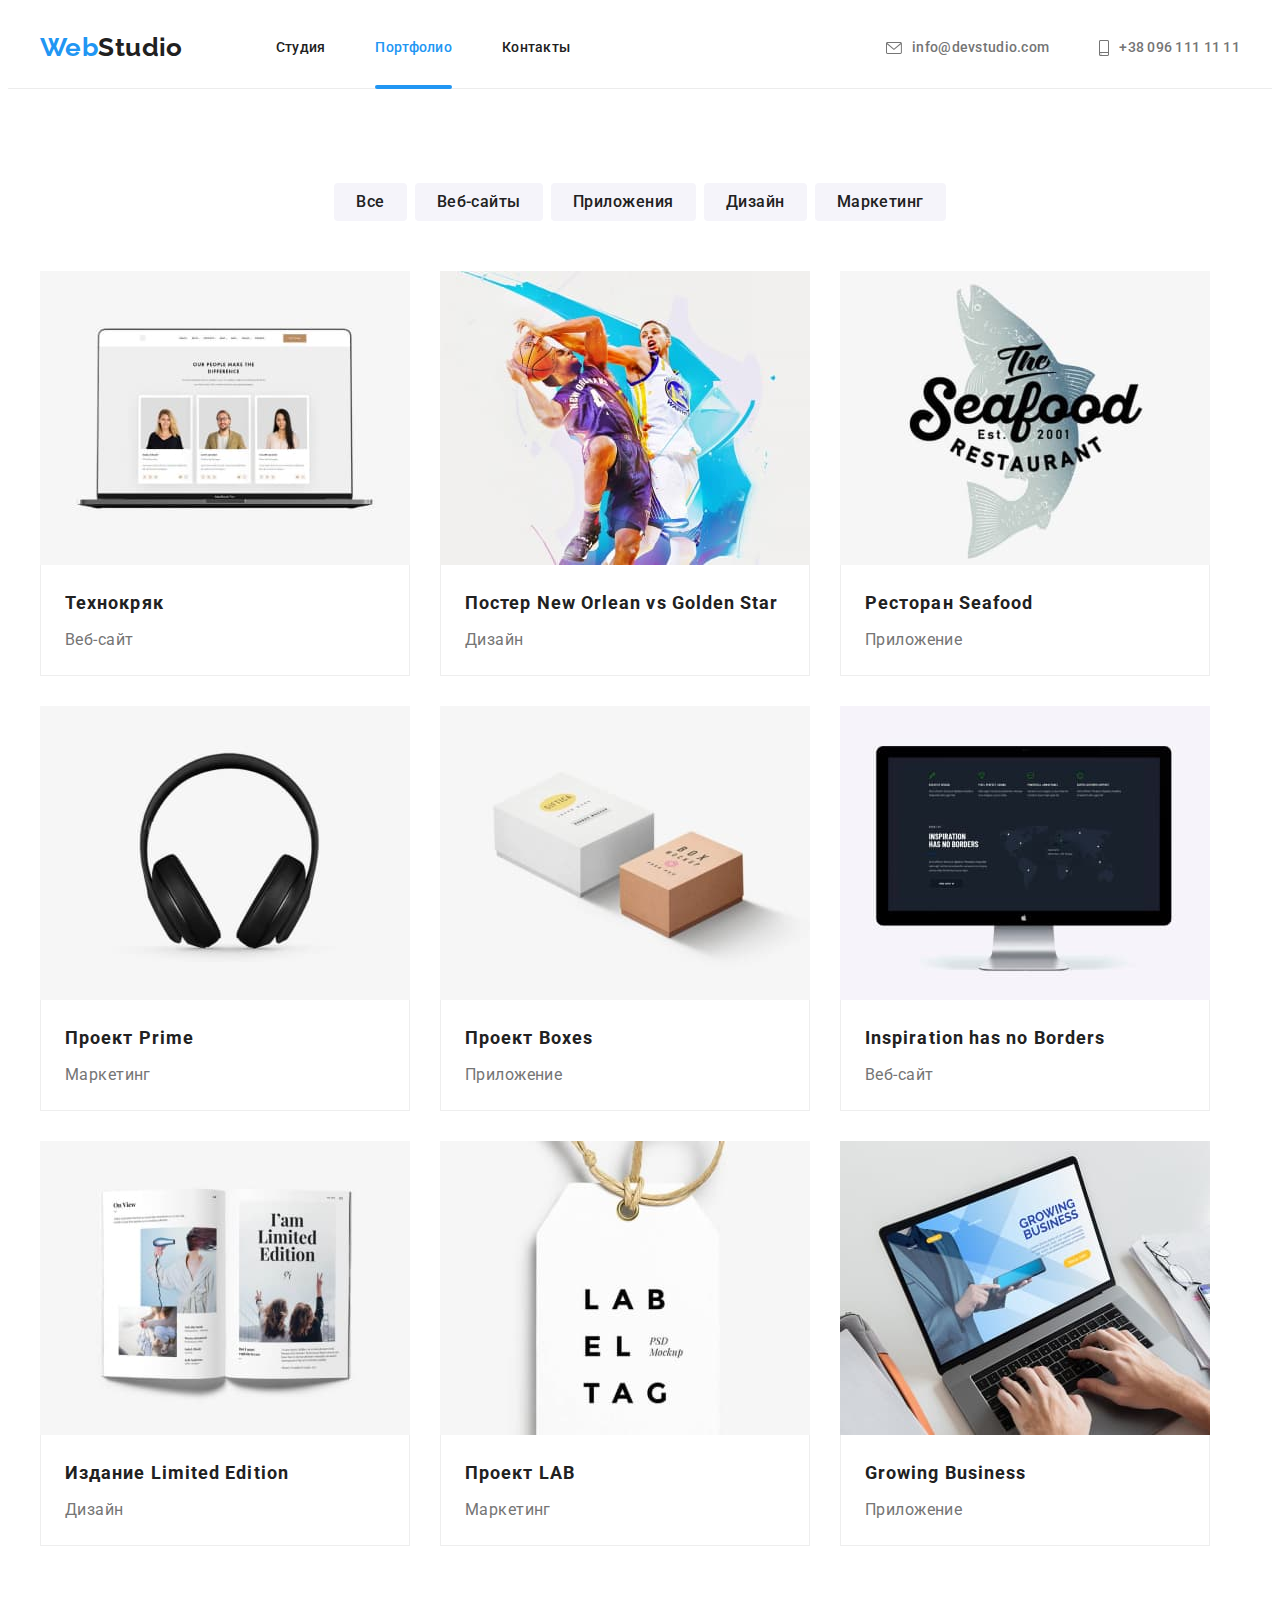
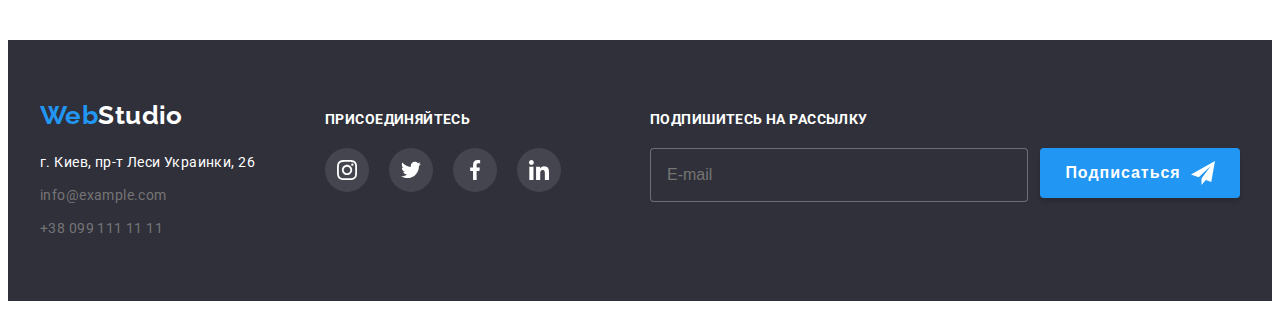
==== portfolio.html @ 871b0df1 "departure" ====
<!DOCTYPE html>
<html lang="ru">
<head>
    <meta charset="UTF-8">
    <meta http-equiv="X-UA-Compatible" content="IE=edge">
    <meta name="viewport" content="width=device-width, initial-scale=1.0">
    <link rel="preconnect" href="https://fonts.googleapis.com">
<link rel="preconnect" href="https://fonts.gstatic.com" crossorigin>
<link href="https://fonts.googleapis.com/css2?family=Oleo+Script&family=Raleway:wght@700&family=Roboto:wght@400;500;700;900&display=swap" rel="stylesheet">
    <title>Document</title>
    <link rel="stylesheet" href="https://cdnjs.cloudflare.com/ajax/libs/modern-normalize/1.1.0/modern-normalize.min.css" integrity="sha512-wpPYUAdjBVSE4KJnH1VR1HeZfpl1ub8YT/NKx4PuQ5NmX2tKuGu6U/JRp5y+Y8XG2tV+wKQpNHVUX03MfMFn9Q==" crossorigin="anonymous" referrerpolicy="no-referrer" />
    <!-- <link rel="stylesheet" href="./css/styles.css" -->
    <link rel="stylesheet" href="./css/main.min.css">
</head>
<body>
    <header class="header">
        <div class="container nav">
            <a href="./index.html" class="logo logo--dark logo__header"><span class="logo__span">Web</span>Studio</a>
            <nav>
                <ul class="nav__list">
                    <li  class="nav__item"><a href="./index.html" class="nav__link">Студия</a></li>
                    <li  class="nav__item"><a href="" class="nav__link current">Портфолио</a></li>
                    <li  class="nav__item"><a href=""  class="nav__link">Контакты</a></li>
                </ul>
            </nav>
            <ul class="contacts__list">
                <li class="contacts__item"><a href="mailto:info@devstudio.com" class="contacts__link">
                    <svg class="contacts__icon" width="16" height="12">
                        <use href="./images/symbol-defs.svg#icon-envelope">
                        </use></svg>info@devstudio.com</a></li>
                <li class="contacts__item"><a href="tel:+380961111111" class="contacts__link">
                    <svg class="contacts__icon" width="10" height="16">
                        <use href="./images/symbol-defs.svg#icon-smartphone">
                        </use></svg>+38 096 111 11 11</a></li>
            </ul>
        </div>
    </header>
    <main>
        <section class="portfolio">
        <div class="container">
            <h1 class="visually-hidden">Портфолио</h1>
            <ul class="portfolio-nav">
                <li class="portfolio-nav__item"><button type="button" class="portfolio-nav__btn">Все</button> </li> 
                <li class="portfolio-nav__item"><button type="button" class="portfolio-nav__btn">Веб-сайты</button> </li> 
                <li class="portfolio-nav__item"><button type="button" class="portfolio-nav__btn">Приложения</button> </li> 
                <li class="portfolio-nav__item"><button type="button" class="portfolio-nav__btn">Дизайн</button> </li> 
                <li class="portfolio-nav__item"><button type="button" class="portfolio-nav__btn">Маркетинг</button> </li> 
            </ul>
            <ul class="portfolio__list">
                <li class="portfolio__item">
                    <a href="" class="portfolio__link">
                        <div class="portfolio__thumb">
                    <img src="./images/portfolio1.jpg" alt="открытая страница вайта" width="370">
                    <div class="portfolio__overlay"><p>Ресурс предлагает комплексные предложения с разным уровнем функционала и сервисов. Все это позволит посетителю получить исчерпывающие сведения о компании или частном лице.</p></div>
                    </div>
                    <div class="portfolio__card">
                        <h2 class="portfolio__title">Технокряк</h2>
                        <p class="portfolio__text">Веб-сайт</p>
                    </div></a></li>
                <li class="portfolio__item">
                    <a href="" class="portfolio__link">
                        <div class="portfolio__thumb">
                    <img src="./images/portfolio2.jpg" alt="плакат с баскетболистами" width="370">
                    <div class="portfolio__overlay"><p>Ресурс предлагает комплексные предложения с разным уровнем функционала и сервисов. Все это позволит посетителю получить исчерпывающие сведения о компании или частном лице.</p></div>
                    </div>
                    <div class="portfolio__card">
                        <h2 class="portfolio__title">Постер New Orlean vs Golden Star</h2>
                        <p class="portfolio__text">Дизайн</p>
                    </div></a></li>
                <li class="portfolio__item">
                    <a href="" class="portfolio__link">
                        <div class="portfolio__thumb">
                    <img src="./images/portfolio3.jpg" alt="логотип ресторана" width="370">
                    <div class="portfolio__overlay"><p>Ресурс предлагает комплексные предложения с разным уровнем функционала и сервисов. Все это позволит посетителю получить исчерпывающие сведения о компании или частном лице.</p></div>
                    </div>
                    <div class="portfolio__card">
                        <h2 class="portfolio__title">Ресторан Seafood</h2>
                        <p class="portfolio__text">Приложение</p>
                    </div></a></li>
                <li class="portfolio__item">
                    <a href="" class="portfolio__link">
                        <div class="portfolio__thumb">
                    <img src="./images/portfolio4.jpg" alt="наушники" width="370">
                    <div class="portfolio__overlay"><p>Ресурс предлагает комплексные предложения с разным уровнем функционала и сервисов. Все это позволит посетителю получить исчерпывающие сведения о компании или частном лице.</p></div>
                    </div>
                    <div class="portfolio__card">
                        <h2 class="portfolio__title">Проект Prime</h2>
                        <p class="portfolio__text">Маркетинг</p>
                    </div></a></li>
                <li class="portfolio__item">
                    <a href="" class="portfolio__link">
                        <div class="portfolio__thumb">
                    <img src="./images/portfolio5.jpg" alt="две коробки" width="370">
                    <div class="portfolio__overlay"><p>Ресурс предлагает комплексные предложения с разным уровнем функционала и сервисов. Все это позволит посетителю получить исчерпывающие сведения о компании или частном лице.</p></div>
                    </div>
                    <div class="portfolio__card">
                        <h2 class="portfolio__title">Проект Boxes</h2>
                        <p class="portfolio__text">Приложение</p>
                    </div></a></li>
                <li class="portfolio__item">
                    <a href="" class="portfolio__link">
                        <div class="portfolio__thumb">
                    <img src="./images/portfolio6.jpg" alt="открытая страница сайта" width="370">
                    <div class="portfolio__overlay"><p>Ресурс предлагает комплексные предложения с разным уровнем функционала и сервисов. Все это позволит посетителю получить исчерпывающие сведения о компании или частном лице.</p></div>
                    </div>
                    <div class="portfolio__card">
                        <h2 class="portfolio__title">Inspiration has no Borders</h2>
                        <p class="portfolio__text">Веб-сайт</p>
                    </div></a></li>
                <li class="portfolio__item">
                    <a href="" class="portfolio__link">
                        <div class="portfolio__thumb">
                    <img src="./images/portfolio7.jpg" alt="открытый журнал" width="370">
                    <div class="portfolio__overlay"><p>Ресурс предлагает комплексные предложения с разным уровнем функционала и сервисов. Все это позволит посетителю получить исчерпывающие сведения о компании или частном лице.</p></div>
                    </div>
                    <div class="portfolio__card">
                        <h2 class="portfolio__title">Издание Limited Edition</h2>
                        <p class="portfolio__text">Дизайн</p>
                    </div></a></li>
                <li class="portfolio__item">
                    <a href="" class="portfolio__link">
                        <div class="portfolio__thumb">
                    <img src="./images/portfolio8.jpg" alt="бирка для продукции" width="370">
                    <div class="portfolio__overlay"><p>Ресурс предлагает комплексные предложения с разным уровнем функционала и сервисов. Все это позволит посетителю получить исчерпывающие сведения о компании или частном лице.</p></div>
                    </div>
                    <div class="portfolio__card">
                        <h2 class="portfolio__title">Проект LAB</h2>
                        <p class="portfolio__text">Маркетинг</p>
                    </div></a></li>
                <li class="portfolio__item">
                    <a href="" class="portfolio__link">
                        <div class="portfolio__thumb">
                    <img src="./images/portfolio9.jpg" alt="сайт на мониторе" width="370">
                    <div class="portfolio__overlay"><p>Ресурс предлагает комплексные предложения с разным уровнем функционала и сервисов. Все это позволит посетителю получить исчерпывающие сведения о компании или частном лице.</p></div>
                    </div>
                    <div class="portfolio__card">
                        <h2 class="portfolio__title">Growing Business</h2>
                        <p class="portfolio__text">Приложение</p>
                    </div></a></li>
            </ul>
        </div>
        </section>
    </main>
    <footer class="footer">
        <div class="container footer-flex">
            <div class="footer-container">
            <a href="./index.html" class="logo logo--light logo__footer"><span class="logo__span">Web</span>Studio</a></li>
            <address>
            <ul class="footer-contacts">
            <li><a href="https://goo.gl/maps/pPcLnvjaUrZ2ZYLMA" 
                target="_blank" 
                rel="noopener nofollow"
                class="address">
                г. Киев, пр-т Леси Украинки, 26</a></li>
            <li><a href="mailto:info@example.com" class="address contacts--footer">info@example.com</a></li>
            <li><a href="tel:+380991111111" class="address contacts--footer">+38 099 111 11 11</a></li>
            </ul>
            </address> </div>
            <div class="join">
            <p class="footer-title">Присоединяйтесь</p>
            <ul class="socials">
                <li class="socials__item"><a href="" class="socials__link icon--footer-style ">
                    <svg class="socials__icon" width="20" height="20">
                    <use href="./images/symbol-defs.svg#icon-instagram">
                    </use></svg></a></li>
                <li class="socials__item"><a href="" class="socials__link icon--footer-style ">
                    <svg class="socials__icon" width="20" height="20">
                    <use href="./images/symbol-defs.svg#icon-twitter">
                    </use></svg></a></li>
                <li class="socials__item"><a href="" class="socials__link icon--footer-style ">
                    <svg class="socials__icon" width="20" height="20">
                    <use href="./images/symbol-defs.svg#icon-facebook">
                    </use></svg></a></li>
                <li class="socials__item"><a href="" class="socials__link icon--footer-style ">
                    <svg class="socials__icon" width="20" height="20">
                    <use href="./images/symbol-defs.svg#icon-linkedin">
                    </use></svg></a></li>
            </ul></div>
            <div class="footer-form-div">
                <p class="footer-title">Подпишитесь на рассылку</p>
                <form action="" class="subscribe-form">
                    <label> <input type="email" name="subscribe-email" class="subscribe-input" placeholder="E-mail" required></label>
                    <button type="submit" class="subscribe-btn">Подписаться<svg class="subscribe-icon" width="24" height="24">
                        <use href="./images/symbol-defs.svg#icon-footer-send">
                        </use></svg></button>
                </form>
            </div>
        </div>
    </footer>
</body>
</html>
---- css/styles.css ----
:root {
    --primary-text-color:#212121;
    --secondary-text-color:#757575;
    --white-text-color: #FFFFFF;
    --accent-color:#2196F3;
    --secondary-accent-color:#FFFFFF;
    --primary-bg-color: #FFFFFF;
    --bg-accent-color:#2F303A;
    --pf-btn-color: #F5F4FA;
    --features-icon-box-color:#F5F4FA;
    --primary-social-icon-fill: #AFB1B8;
    --secondary-social-icon-fill:#FFFFFF;
    --clients-icon-fill: #AFB1B8;
    --clients-icon-fill-hf:#2196F3;
    --animation-duration: 250ms;
    --animation-timing-function: cubic-bezier(0.4, 0, 0.2, 1);
}
p,
h1,
h2,
h3,
h4,
h5,
h6 {
    margin: 0;
}
ul,
ol {
    margin: 0;
    padding-left: 0;
    list-style: none;
}
button {
    cursor: pointer;
}
a {text-decoration: none;}
img {
    display: block;
    max-width: 100%;
    height: auto;
}
body {
    font-family: "Roboto", sans-serif;
    background-color:var(--primary-bg-color);
    color: var(--primary-text-color);
    font-size: 14px;
    letter-spacing: 0.03em;
}
.container {
    width: 1200px;
    margin: 0 auto;
    padding-left: 15px;
    padding-right: 15px;
    /* outline: 1px solid red;  */
}
/* -----------------------------лого-------------------*/

.span-logo{
    color: var(--accent-color);
}

.header-logo {
    display: block;
    padding-top: 24px;
    padding-bottom: 25px;
    margin-right: 93px;

    color: var(--primary-text-color);
    font-family: 'Raleway', sans-serif;
    font-weight: 700;
    font-size: 26px;
    line-height: 1.19;
}

/*--------------------------------- header---------------------------------*/
.visually-hidden {
    position: absolute;
    width: 1px;
    height: 1px;
    margin: -1px;
    border: 0;
    padding: 0;
    white-space: nowrap;
    clip-path: inset(100%);
    clip: rect(0 0 0 0);
    overflow: hidden; 
}
.header {
    border-bottom: 1px solid #ECECEC;
}
.main-nav {
    display: flex;
    align-items: center;
}
.site-nav {
    display: flex;
}
.nav-item {

}
.nav-item:nth-child(n+2) {
    margin-left: 50px;
}
.nav {
    display: block;
    font-weight: 500;
    line-height: 1.14;
    letter-spacing: 0.02em;
    color: var(--primary-text-color);
    text-decoration: none;
    padding-top: 32px;
    padding-bottom: 32px;
    transition-property: color;
    transition-duration: var(--animation-duration);
    transition-timing-function:var(--animation-timing-function);
}
.nav:hover,
.nav:focus {
    color: var(--accent-color);
}
.current {
    color: var(--accent-color);
    text-decoration: none;
    position: relative;
}
.current::after {
    content: "";
    position: absolute;
    left: 0;
    bottom: -1px;
    width: 100%;
    height: 4px;
    background: var(--accent-color);
    border-radius: 2px;
}
.contacts-nav {
    display: flex;
    margin-left: auto;

}

.contacts-item:nth-child(n+2) {
    margin-left: 50px;
} 
.cont-nav {
    display: flex;
    align-items: center;
    justify-content: center;
    padding-top: 32px;
    padding-bottom: 32px;

    transition-property: color;
    transition-duration: var(--animation-duration);
    transition-timing-function:var(--animation-timing-function);

    font-weight: 500;
    line-height: 1.14;
    letter-spacing: 0.02em;
    color: var(--secondary-text-color);
    text-decoration: none;
}
.cont-nav:hover,
.cont-nav:focus {
    color: var(--accent-color);
}
.contacts-icon {
    display: block;
    margin-right: 10px;
    fill: currentColor;
}

/* ------------------------------hero ---------------------------------*/
.hero {
    max-width: 1600px;
    height: 600px;
    margin-left: auto;
    margin-right: auto;
    background-color: var(--bg-accent-color);
    background-image: linear-gradient(rgba(47, 48, 58, 0.4),rgba(47, 48, 58, 0.4)),
    url(../images/hero-bg-img.jpg); 
    background-repeat: no-repeat;
    background-position: 50% 50%;

    padding-top: 200px;
    padding-bottom: 200px;
}

.hero-title {
    font-weight: 900;
    font-size: 44px;
    line-height: 1.36;
    text-align:center;
    letter-spacing: 0.06em;
    text-transform: uppercase;
    color: var(--secondary-accent-color);
    max-width: 696px;
    margin: 0 auto;
}
.btn { 
    font-family: inherit;
    font-weight: 700;
    font-size: 16px;
    line-height: 1.88;
    align-items: center;
    text-align:center;
    letter-spacing: 0.06em;
    background-color: var(--accent-color);
    color: var(--secondary-accent-color);

    min-width: 200px;
    box-shadow: 0px 4px 4px rgba(0, 0, 0, 0.15);
    border: none;
    border-radius: 4px; 
    margin: 30px auto 0 auto;
    display: block;
    padding: 10px 32px;

    transition-property: background-color;
    transition-duration: var(--animation-duration);
    transition-timing-function:var(--animation-timing-function);
}
.btn:hover,
.btn:focus {
    background-color: #188CE8;
}
/* -----------------------------features -------------------------------*/
.features-icon-box {
    margin-bottom: 30px;
    width: 270px;
    height: 120px;
    background-color: var(--features-icon-box-color);
    border-radius: 4px;
    display: flex;
    align-items:center;
    justify-content: center;
}
.features {
    padding-bottom: 94px;
    padding-top: 94px;
}
.features-list {
    display: flex;
}
.features-item {
    display: block;
    justify-content: space-evenly;
    max-width: 270px;
}
.features-item:nth-child(n+2) {
    margin-left: 30px;
}
.features-title {
    margin-bottom: 10px;
    font-weight: 700;
    font-size: 14px;
    line-height: 1.14;
    text-transform: uppercase;
    color: var(--primary-text-color);
    }
.features-text {
    font-weight: 400;
    line-height: 1.71;
    color: var(--secondary-text-color);
}
/* -----------------------------about -------------------------------*/
.about {
    padding-bottom: 94px;
}
.about-title {
    font-weight: 700;
    font-size: 36px;
    line-height: 1.16;
    text-align: center;
    color: var(--primary-text-color);
    margin-bottom: 50px;

}
.about-list {
    display: flex;
    justify-content: center;
}
.about-img-link {
    display: flex;
    justify-content: center;
    position: relative;
}

.about-img-link:not(:last-child) {
    margin-right: 30px;
}
.about-text {
    position: absolute;
    bottom: 0;
    left: 0;
    width: 100%;
    height: 70px;
    background-color: rgba(47, 48, 58, 0.8);

    display: flex;
    justify-content: center;
    align-items: center;
    font-weight: 700;
    line-height: 1.14;
    text-align: center;
    text-transform: uppercase;
    color: var(--secondary-accent-color);
}

/* ----------------------------team ---------------------------------*/

.team {
    padding-top: 94px;
    padding-bottom: 94px;;
    background-color: #F5F4FA;
}
.team-title {
    font-weight: 700;
    font-size: 36px;
    line-height: 1.16;
    text-align:center;
    color: var(--primary-text-color);
    margin-bottom: 50px;
}
.team-cards {
    display: flex;
}
.persons-cards {
    display: block;
    box-shadow: 0px 1px 3px rgba(0, 0, 0, 0.12), 0px 1px 1px rgba(0, 0, 0, 0.14), 0px 2px 1px rgba(0, 0, 0, 0.2);
    border-radius: 0px 0px 4px 4px;
    background-color: var(--primary-bg-color);
}
.persons-cards:nth-child(n+2) {
    margin-left: 30px;
}
.card-text {
    padding-top: 30px;
    padding-bottom: 30px;
}
.person {
    margin-bottom: 10px;
    font-weight: 500;
    font-size: 16px;
    line-height: 1.18;
    text-align:center;
    color: var(--primary-text-color);
}
.person-text {
    font-weight: 400;
    font-size: 16px;
    line-height: 1.18;
    text-align:center;
    color: var(--secondary-text-color);
}
.social-links-list {
    margin-top: 16px;
    display: flex;
    justify-content: center;
}
.social-links-item {
    width: 44px;
    height: 44px;
    margin-right: 10px;
}
.social-links-item:last-child {
    margin-right: 0;
}
.social-links-link {
    width: 100%;
    height: 100%;
    border-radius: 50%;
    background-color: inherit;
    color: var(--primary-social-icon-fill);

    display: flex;
    align-items: center;
    justify-content: center;
    transition-property: background-color, color;
    transition-duration: var(--animation-duration);
    transition-timing-function:var(--animation-timing-function);
}
.social-icon {
    fill: currentColor;
}
.social-links-link:hover ,
.social-links-link:focus {
    background-color: var(--accent-color);
    color: var(--primary-bg-color);
}

/* --------------------------clients------------------------- */
.clients {
    margin-top: 94px;
    margin-bottom: 91px;
}
.clients-title {
    margin-bottom: 50px;
    font-weight: 700;
    font-size: 36px;
    line-height: 1.16;
    text-align:center;
    color: var(--primary-text-color);
}
.clients-list {
    display: flex;
    justify-content: center;
    align-items: center;
}
.clients-item:nth-child(n+2) {
    margin-left: 30px;
}

.clients-link {
    display: flex;
    justify-content: center;
    align-items: center;
    width: 170px;
    height: 92px;
    border: 1px solid var(--clients-icon-fill);
    border-radius: 4px;
    color: var(--clients-icon-fill);
    transition-property: color , border-color;
    transition-duration: var(--animation-duration);
    transition-timing-function:var(--animation-timing-function);
}
.clients-link:hover ,
.clients-link:focus {
    color: var(--clients-icon-fill-hf);
    border-color: var(--clients-icon-fill-hf);
}
.clients-icon {
    fill: currentColor;

}
/* ---------------------------------------portfolio ---------------------*/
.section {
    padding-top: 94px;
    padding-bottom: 94px;
}
.port-btn {
    display: block;
} 
.portfolio-btns {
    display: flex; 
    margin-bottom: 50px;
    justify-content: center;
}
.port-btn:nth-child(n+2) {
    margin-left: 8px;
}
.portfolio-btn {
    font-family: inherit;
    font-weight: 500;
    font-size: 16px;
    line-height: 1.62;
    text-align:center;
    letter-spacing: 0.03em;

    background-color: var(--pf-btn-color) ;
    color: var(--primary-text-color);
    border-radius: 4px;
    border: none;
    display: block;
    padding: 6px 22px;

    transition-property: background-color, color, box-shadow;
    transition-duration: var(--animation-duration);
    transition-timing-function:var(--animation-timing-function);
}
.portfolio-btn:hover, 
.portfolio-btn:focus {
background-color:var(--accent-color);
color: var(--secondary-accent-color);
box-shadow: 0px 3px 1px rgba(0, 0, 0, 0.1), 0px 1px 2px rgba(0, 0, 0, 0.08), 0px 2px 2px rgba(0, 0, 0, 0.12);

} 
.portfolio {
    display: flex;
    flex-wrap: wrap;
}

.portfolio-item {
    display: flex;
    margin-left: 0;
    margin-right: 30px;
    margin-bottom: 30px;
    transition-property: box-shadow;
    transition-duration: var(--animation-duration);
    transition-timing-function:var(--animation-timing-function);
}
.portfolio-item:nth-child(3n+0){
    margin-right: 0px;
    margin-left: 0;
}
.portfolio-item:nth-last-child(-n + 3){
    margin-bottom: 0;
}

.portfolio-card {
    padding-top: 20px;
    padding-bottom: 20px;
    padding-left: 24px;
    padding-right: 24px;
    border: 1px solid #EEEEEE;
    border-top: none;
}
.portfolio-title {
    margin-bottom: 4px;
    font-weight: 700;
    font-size: 18px;
    line-height: 2;
    letter-spacing: 0.06em;
    color: var(--primary-text-color);
}
.portfolio-text {
    font-weight: 400;
    font-size: 16px;
    line-height: 1.88;
    color: var(--secondary-text-color);
}

.thumb {
    display: block;
    position: relative;
    overflow: hidden;
}

.portfolio-overlay{
    position: absolute;
    top: 0;
    left: 0;
    width: 100%;
    height: 100%;
    padding: 63px 24px;
    display: flex;
    align-items: center;
    justify-content: center;

    font-weight: 400;
    font-size: 18px;
    line-height: 1.56;
    color: var(--white-text-color);
    background-color: hsla(207, 90%, 54%, 0.9);

    transform: translateY(100%);
    transition: transform 250ms cubic-bezier(0.4, 0, 0.2, 1);
}

.portfolio-card-link:hover,
.portfolio-card-link:focus {
    box-shadow: 0px 1px 1px rgba(0, 0, 0, 0.12), 0px 4px 4px rgba(0, 0, 0, 0.06), 1px 4px 6px rgba(0, 0, 0, 0.16);
}
.portfolio-card-link:focus .portfolio-overlay,
.portfolio-card-link:hover .portfolio-overlay{
    transform: translateY(0);
}
/* ------------------------footer------------------------ */
.footer {
    background-color: var(--bg-accent-color);
    padding-top: 60px;
    padding-bottom: 60px;
}

.footer-flex {
    display: flex;
    align-items: baseline;
}
.footer-logo {
    color: var(--secondary-accent-color);
    font-family: 'Raleway', sans-serif;
    font-weight: 700;
    font-size: 26px;
    line-height: 1.19;
}
.contacts-footer {
    margin-top: 20px;
} 

.address {
    font-style: normal;
    font-weight: 400;
    font-size: 14px;
    line-height: 1.71;
    color: var(--secondary-accent-color);
    text-decoration: none;

    transition-property: color , border-color;
    transition-duration: var(--animation-duration);
    transition-timing-function:var(--animation-timing-function);
}

.address:hover,
.address:focus {
    color: var(--accent-color);
} 
.contacts {
    display: flex;
    margin-top: 9px;
    color: var(--secondary-text-color);
}

.join {
    margin-left: 70px;
}
.footer-title {
    margin-bottom: 20px;

    font-weight: 700;
    line-height: 1.14;
    text-transform: uppercase;
    color: var(--secondary-accent-color);
}
.social-links-list-footer {
    display: flex;
    justify-content: start;
}
.social-links-item-footer {
    display: block;
    width: 44px;
    height: 44px;
}
.social-links-item-footer:nth-child(n+2) {
    margin-left: 10px;
}
.social-links-link-footer {
    width: 100%;
    height: 100%;
    border-radius: 50%;
    background-color:rgba(255, 255, 255, 0.1);
    display: flex;
    align-items: center;
    justify-content: center;
    transition-property: background-color ;
    transition-duration: var(--animation-duration);
    transition-timing-function:var(--animation-timing-function);
}
.social-icon-footer {
    fill: var(--secondary-social-icon-fill);
}
.social-links-link-footer:hover ,
.social-links-link-footer:focus {
    background-color: var(--accent-color);
} 
.footer-form-div {
margin-left: auto;
}
.subscribe-form {
    display: flex;
}

.subscribe-input{
    width: 358px;
    height: 50px;
    border: 1px solid rgba(255, 255, 255, 0.3);
    border-radius: 4px;
    background-color: var(--bg-accent-color);
    padding-left: 16px;

    font-weight: 400;
    font-size: 16px;
    line-height: 1.25;
    color: var(--white-text-color);

    transform: border-color var(--animation-duration) var(--animation-timing-function);
}
.subscribe-input:hover ,
.subscribe-input:focus {
    border-color: var(--accent-color);
}
.subscribe-btn {
width: 200px;
height: 50px;
margin-left: 12px;
margin-right: 0px;

background: var(--accent-color);
box-shadow: 0px 4px 4px rgba(0, 0, 0, 0.15);
border-radius: 4px;
border: none;

font-weight: 700;
font-size: 16px;
line-height: 1.88;
display: flex;
align-items: center;
text-align: center;
justify-content: center;
letter-spacing: 0.06em;
color: var(--white-text-color);

transform: background-color var(--animation-duration) var(--animation-timing-function);
}
.subscribe-btn:hover,
.subscribe-btn:focus {
    background-color: #188CE8;
}
.subscribe-icon {
margin-left: 10px;
}
/* --------------------------------------------modal-------------------------------------- */
.backdrop {
    position: fixed;
    opacity: 1;
    top: 0;
    left: 0;
    width: 100%;
    height: 100%;
    background-color:hsla(0, 0%, 0%, 0.2);

    transition-property: opacity;
    transition-duration: var(--animation-duration);
    transition-timing-function:var(--animation-timing-function);
}
.is-hidden {
    opacity: 0;
    pointer-events: none;

}
.modal {
    padding: 40px;
    position: absolute;
    top: 50%;
    left: 50%;
    transform: translate(-50%,-50%);

    min-height: 581px;
    width: 528px;
    padding: ;
    background-color: var(--primary-bg-color);
    border-radius: 4px;

    transition-duration: var(--animation-duration);
    transition-timing-function:var(--animation-timing-function);
}
.close-btn {
    position: absolute;
    top: 8px;
    right: 8px;
    display: flex;
    align-items: center;
    justify-content: center;

    width: 30px;
    height: 30px;
    border-radius: 50%;
    border: 1px solid hsla(0, 0%, 0%, 0.1);
    background-color: var(--secondary-accent-color);

    transition-property: color;
    transition-duration: var(--animation-duration);
    transition-timing-function:var(--animation-timing-function);
}
.close-btn:hover,
.close-btn:focus {
    color: var(--accent-color);
}
.icon-close {
    fill: currentColor;
}
.modal-title {
    margin-bottom: 12px;

    font-weight: 700;
    font-size: 20px;
    line-height: 1.15;
    text-align: center;
}
.modal-form {
    display: flex;
    flex-direction: column;
}
.modal-label {
    margin-bottom: 10px;

    font-weight: 400;
    font-size: 14px;
    line-height: 1.14;
    letter-spacing: 0.01em;
    color: var(--secondary-text-color);
}
.input-wrapper {
    position: relative;
}
.modal-input {
    margin-top: 4px;
    padding-left: 42px;

    width: 448px;
    height: 40px;
    border: 1px solid rgba(33, 33, 33, 0.2);
    border-radius: 4px;

    transition-property: border-color;
    transition-duration: var(--animation-duration);
    transition-timing-function:var(--animation-timing-function);
}
.modal-input:focus {
    border-color: var(--accent-color);
    outline: none;
}
.modal-input:focus + .icon-modal {
    fill: var(--accent-color);
}
.icon-modal {
    position: absolute;
    left: 12px;
    top: 15px;

    transition: fill var(--animation-duration) var(--animation-timing-function);
}
.modal-textarea {
    margin-top: 4px;
    width: 448px;
    height: 120px;
    padding: 12px 16px;

    border: 1px solid rgba(33, 33, 33, 0.2);
    border-radius: 4px;
    resize: none;
    font-weight: 400;
    font-size: 14px;
    line-height: 1.14;
    letter-spacing: 0.01em;
    color: rgba(117, 117, 117, 0.5);

    transition-property: border-color;
    transition-duration: var(--animation-duration);
    transition-timing-function:var(--animation-timing-function);
}
.modal-textarea:focus {
    border-color: var(--accent-color);
    outline: none;
}

.checkbox {
    margin-left: 24px;
}
.modal-checkbox {

}
.modal-checkbox:checked + .agreement-text span {
    background-color: var(--accent-color);
    border: none;
}
.agreement-text span {
    margin-right: 7px;
    display: flex;
    align-items: center;
    justify-content: center;
    width: 16px;
    height: 15px;
    border: 2px solid var(--primary-text-color);
    border-radius: 3px;
}
.agreement-text span:hover {
    border: 2px solid var(--accent-color);
}
.icon-check {
    width: 100%;
    height: 100%;
    fill: var(--primary-bg-color);
}
.agreement-text {
    display: flex;
    justify-content: center;
    align-items: center;
    font-weight: 400;
    font-size: 14px;
    line-height: 1.71;
    color: var(--secondary-text-color);
}
.agreement-link {
    margin-left: 2px;
    text-decoration-line: underline;
    color: var(--accent-color);
}
.submit {
    margin: 30px auto 0px auto;
    min-width: 200px;
    min-height: 50px;
    padding: 10px 55px;

    font-weight: 700;
    font-size: 16px;
    line-height: 1.88;
    display: flex;
    justify-content: center;
    align-items: center;
    text-align: center;
    letter-spacing: 0.06em;

    color: var(--white-text-color);
    background: var(--accent-color);
    border-radius: 4px;
    border: none;

    transition-property: box-shadow;
    transition-duration: var(--animation-duration);
    transition-timing-function:var(--animation-timing-function);
}
.submit:hover,
.submit:focus {
    box-shadow: 0px 4px 4px rgba(0, 0, 0, 0.15);
}





/*  
    transition-property: color;
    transition-duration: var(--animation-duration);
    transition-timing-function:var(--animation-timing-function);
 */
---- css/main.min.css ----
:root{--primary-text-color:#212121;--secondary-text-color:#757575;--white-text-color: #FFFFFF;--accent-color:#2196F3;--secondary-accent-color:#FFFFFF;--primary-bg-color: #FFFFFF;--bg-accent-color:#2F303A;--pf-btn-color: #F5F4FA;--features-icon-box-color:#F5F4FA;--primary-social-icon-fill: #AFB1B8;--secondary-social-icon-fill:#FFFFFF;--clients-icon-fill: #AFB1B8;--clients-icon-fill-hf:#2196F3;--animation-duration: 250ms;--animation-timing-function: cubic-bezier(0.4, 0, 0.2, 1)}.visually-hidden{position:absolute;width:1px;height:1px;margin:-1px;border:0;padding:0;white-space:nowrap;clip-path:inset(100%);clip:rect(0 0 0 0);overflow:hidden}p,h1,h2,h3,h4,h5,h6{margin:0}ul,ol{margin:0;padding-left:0;list-style:none}button{cursor:pointer}a{text-decoration:none}img{display:block;max-width:100%;height:auto}body{font-family:"Roboto",sans-serif;background-color:var(--primary-bg-color);color:var(--primary-text-color);font-size:14px;letter-spacing:.03em}.container{width:100%;margin:0 auto;padding-left:15px;padding-right:15px}@media screen and (min-width: 480px){.container{width:480px}}@media screen and (min-width: 768px){.container{width:768px}}@media screen and (min-width: 1200px){.container{width:1200px}}.title{margin-bottom:50px;font-weight:700;font-size:36px;line-height:1.16;text-align:center;color:var(--primary-text-color)}.logo{font-family:"Raleway",sans-serif;font-weight:700;font-size:26px;line-height:1.19}.logo__span{color:var(--accent-color)}.logo--dark{color:var(--primary-text-color)}.logo--light{color:var(--secondary-accent-color)}.socials{display:flex;justify-content:center}.socials__item{width:44px;height:44px;margin-right:10px}.socials__item:nth-child(n+2){margin-left:10px}.socials__link{width:100%;height:100%;border-radius:50%;background-color:inherit;color:var(--primary-social-icon-fill);display:flex;align-items:center;justify-content:center;transition-property:background-color,color;transition-duration:var(--animation-duration);transition-timing-function:var(--animation-timing-function)}.socials__link:hover,.socials__link:focus{background-color:var(--accent-color);color:var(--primary-bg-color)}.socials__icon{fill:currentColor}.icon--footer-style{background-color:rgba(255,255,255,.1);color:var(--secondary-social-icon-fill)}.contacts__list{display:flex;margin-left:auto}.contacts__item:nth-child(n+2){margin-left:50px}.contacts__link{display:flex;align-items:center;justify-content:center;padding-top:32px;padding-bottom:32px;transition-property:color;transition-duration:var(--animation-duration);transition-timing-function:var(--animation-timing-function);font-weight:500;line-height:1.14;letter-spacing:.02em;color:var(--secondary-text-color);text-decoration:none}.contacts__link:hover,.contacts__link:focus{color:var(--accent-color)}.contacts__icon{display:block;margin-right:10px;fill:currentColor}.hero{max-width:1600px;height:600px;margin-left:auto;margin-right:auto;background-color:var(--bg-accent-color);background-image:linear-gradient(rgba(47, 48, 58, 0.4), rgba(47, 48, 58, 0.4)),url(../images/hero-bg-img.jpg);background-repeat:no-repeat;background-position:50% 50%;padding-top:200px;padding-bottom:200px}.hero__title{font-weight:900;font-size:44px;line-height:1.36;text-align:center;letter-spacing:.06em;text-transform:uppercase;color:var(--secondary-accent-color);max-width:696px;margin:0 auto}.hero__btn{font-family:inherit;font-weight:700;font-size:16px;line-height:1.88;align-items:center;text-align:center;letter-spacing:.06em;background-color:var(--accent-color);color:var(--secondary-accent-color);min-width:200px;box-shadow:0px 4px 4px rgba(0,0,0,.15);border:none;border-radius:4px;margin:30px auto 0 auto;display:block;padding:10px 32px;transition-property:background-color;transition-duration:var(--animation-duration);transition-timing-function:var(--animation-timing-function)}.hero__btn:hover,.hero__btn:focus{background-color:#188ce8}.features__icon{margin-bottom:30px;width:270px;height:120px;background-color:var(--features-icon-box-color);border-radius:4px;display:flex;align-items:center;justify-content:center}.features{padding-bottom:94px;padding-top:94px}.features__list{display:flex}.features__item{display:block;justify-content:space-evenly;max-width:270px}.features__item:nth-child(n+2){margin-left:30px}.features__description{margin-bottom:10px;font-weight:700;font-size:14px;line-height:1.14;text-transform:uppercase;color:var(--primary-text-color)}.features__text{font-weight:400;line-height:1.71;color:var(--secondary-text-color)}.about{padding-bottom:94px}.about__list{display:flex;justify-content:center}.about__item{display:flex;justify-content:center;position:relative}.about__item:not(:last-child){margin-right:30px}.about__text{position:absolute;bottom:0;left:0;width:100%;height:70px;background-color:rgba(47,48,58,.8);display:flex;justify-content:center;align-items:center;font-weight:700;line-height:1.14;text-align:center;text-transform:uppercase;color:var(--secondary-accent-color)}.team{padding-top:94px;padding-bottom:94px;background-color:#f5f4fa}.team__cards{display:flex}.person{display:block;box-shadow:0px 1px 3px rgba(0,0,0,.12),0px 1px 1px rgba(0,0,0,.14),0px 2px 1px rgba(0,0,0,.2);border-radius:0px 0px 4px 4px;background-color:var(--primary-bg-color)}.person:nth-child(n+2){margin-left:30px}.person__information{padding-top:30px;padding-bottom:30px}.person__name{margin-bottom:10px;font-weight:500;font-size:16px;line-height:1.18;text-align:center;color:var(--primary-text-color)}.person__position{margin-bottom:16px;font-weight:400;font-size:16px;line-height:1.18;text-align:center;color:var(--secondary-text-color)}.clients{margin-top:94px;margin-bottom:91px}.clients__list{display:flex;justify-content:center;align-items:center}.clients__item:nth-child(n+2){margin-left:30px}.clients__link{display:flex;justify-content:center;align-items:center;width:170px;height:92px;border:1px solid var(--clients-icon-fill);border-radius:4px;color:var(--clients-icon-fill);transition-property:color,border-color;transition-duration:var(--animation-duration);transition-timing-function:var(--animation-timing-function)}.clients__link:hover,.clients__link:focus{color:var(--clients-icon-fill-hf);border-color:var(--clients-icon-fill-hf)}.clients__icon{fill:currentColor}.backdrop{position:fixed;opacity:1;top:0;left:0;width:100%;height:100%;background-color:rgba(0,0,0,.2);transition-property:opacity;transition-duration:var(--animation-duration);transition-timing-function:var(--animation-timing-function)}.is-hidden{opacity:0;pointer-events:none}.modal{padding:40px;position:absolute;top:50%;left:50%;transform:translate(-50%, -50%);min-height:581px;width:528px;background-color:var(--primary-bg-color);border-radius:4px;transition-duration:var(--animation-duration);transition-timing-function:var(--animation-timing-function)}.close-btn{position:absolute;top:8px;right:8px;display:flex;align-items:center;justify-content:center;width:30px;height:30px;border-radius:50%;border:1px solid rgba(0,0,0,.1);background-color:var(--secondary-accent-color);transition-property:color;transition-duration:var(--animation-duration);transition-timing-function:var(--animation-timing-function)}.close-btn:hover,.close-btn:focus{color:var(--accent-color)}.icon-close{fill:currentColor}.modal-title{margin-bottom:12px;font-weight:700;font-size:20px;line-height:1.15;text-align:center}.modal-form{display:flex;flex-direction:column}.modal-label{margin-bottom:10px;font-weight:400;font-size:14px;line-height:1.14;letter-spacing:.01em;color:var(--secondary-text-color)}.input-wrapper{position:relative}.modal-input{margin-top:4px;padding-left:42px;width:448px;height:40px;border:1px solid rgba(33,33,33,.2);border-radius:4px;transition-property:border-color;transition-duration:var(--animation-duration);transition-timing-function:var(--animation-timing-function)}.modal-input:focus{border-color:var(--accent-color);outline:none}.modal-input:focus+.icon-modal{fill:var(--accent-color)}.icon-modal{position:absolute;left:12px;top:15px;transition:fill var(--animation-duration) var(--animation-timing-function)}.modal-textarea{margin-top:4px;width:448px;height:120px;padding:12px 16px;border:1px solid rgba(33,33,33,.2);border-radius:4px;resize:none;font-weight:400;font-size:14px;line-height:1.14;letter-spacing:.01em;color:rgba(117,117,117,.5);transition-property:border-color;transition-duration:var(--animation-duration);transition-timing-function:var(--animation-timing-function)}.modal-textarea:focus{border-color:var(--accent-color);outline:none}.checkbox{margin-left:24px}.modal-checkbox:checked+.agreement-text span{background-color:var(--accent-color);border:none}.agreement-text span{margin-right:7px;display:flex;align-items:center;justify-content:center;width:16px;height:15px;border:2px solid var(--primary-text-color);border-radius:3px}.agreement-text span:hover{border:2px solid var(--accent-color)}.icon-check{width:100%;height:100%;fill:var(--primary-bg-color)}.agreement-text{display:flex;justify-content:center;align-items:center;font-weight:400;font-size:14px;line-height:1.71;color:var(--secondary-text-color)}.agreement-link{margin-left:2px;text-decoration-line:underline;color:var(--accent-color)}.submit{margin:30px auto 0px auto;min-width:200px;min-height:50px;padding:10px 55px;font-weight:700;font-size:16px;line-height:1.88;display:flex;justify-content:center;align-items:center;text-align:center;letter-spacing:.06em;color:var(--white-text-color);background:var(--accent-color);border-radius:4px;border:none;transition-property:box-shadow;transition-duration:var(--animation-duration);transition-timing-function:var(--animation-timing-function)}.submit:hover,.submit:focus{box-shadow:0px 4px 4px rgba(0,0,0,.15)}.portfolio{padding-top:94px;padding-bottom:94px}.portfolio-nav__item{display:block}.portfolio-nav__item:nth-child(n+2){margin-left:8px}.portfolio-nav{display:flex;margin-bottom:50px;justify-content:center}.portfolio-nav__btn{font-family:inherit;font-weight:500;font-size:16px;line-height:1.62;text-align:center;letter-spacing:.03em;background-color:var(--pf-btn-color);color:var(--primary-text-color);border-radius:4px;border:none;display:block;padding:6px 22px;transition-property:background-color,color,box-shadow;transition-duration:var(--animation-duration);transition-timing-function:var(--animation-timing-function)}.portfolio-nav__btn:hover,.portfolio-nav__btn:focus{background-color:var(--accent-color);color:var(--secondary-accent-color);box-shadow:0px 3px 1px rgba(0,0,0,.1),0px 1px 2px rgba(0,0,0,.08),0px 2px 2px rgba(0,0,0,.12)}.portfolio__list{display:flex;flex-wrap:wrap}.portfolio__item{display:flex;margin-left:0;margin-right:30px;margin-bottom:30px;transition-property:box-shadow;transition-duration:var(--animation-duration);transition-timing-function:var(--animation-timing-function)}.portfolio__item:nth-child(3n+0){margin-right:0px;margin-left:0}.portfolio__item:nth-last-child(-n+3){margin-bottom:0}.portfolio__card{padding-top:20px;padding-bottom:20px;padding-left:24px;padding-right:24px;border:1px solid #eee;border-top:none}.portfolio__title{margin-bottom:4px;font-weight:700;font-size:18px;line-height:2;letter-spacing:.06em;color:var(--primary-text-color)}.portfolio__text{font-weight:400;font-size:16px;line-height:1.88;color:var(--secondary-text-color)}.portfolio__thumb{display:block;position:relative;overflow:hidden}.portfolio__overlay{position:absolute;top:0;left:0;width:100%;height:100%;padding:63px 24px;display:flex;align-items:center;justify-content:center;font-weight:400;font-size:18px;line-height:1.56;color:var(--white-text-color);background-color:rgba(32,148,243,.9);transform:translateY(100%);transition:transform 250ms cubic-bezier(0.4, 0, 0.2, 1)}.portfolio__link:hover,.portfolio__link:focus{box-shadow:0px 1px 1px rgba(0,0,0,.12),0px 4px 4px rgba(0,0,0,.06),1px 4px 6px rgba(0,0,0,.16)}.portfolio__link:focus .portfolio__overlay,.portfolio__link:hover .portfolio__overlay{transform:translateY(0)}.header{border-bottom:1px solid #ececec}.logo__header{display:block;padding-top:24px;padding-bottom:25px;margin-right:93px}.nav{display:flex;align-items:center}.nav__list{display:flex}.nav__item:nth-child(n+2){margin-left:50px}.nav__link{display:block;font-weight:500;line-height:1.14;letter-spacing:.02em;color:var(--primary-text-color);text-decoration:none;padding-top:32px;padding-bottom:32px;transition-property:color;transition-duration:var(--animation-duration);transition-timing-function:var(--animation-timing-function)}.nav__link:hover,.nav__link:focus{color:var(--accent-color)}.current{color:var(--accent-color);text-decoration:none;position:relative}.current::after{content:"";position:absolute;left:0;bottom:-1px;width:100%;height:4px;background:var(--accent-color);border-radius:2px}.footer{background-color:var(--bg-accent-color);padding-top:60px;padding-bottom:60px}.footer-flex{display:flex;align-items:baseline}.footer-contacts{margin-top:20px}.address{font-style:normal;font-weight:400;font-size:14px;line-height:1.71;color:var(--secondary-accent-color);text-decoration:none;transition-property:color,border-color;transition-duration:var(--animation-duration);transition-timing-function:var(--animation-timing-function)}.address:hover,.address:focus{color:var(--accent-color)}.contacts--footer{display:flex;margin-top:9px;color:var(--secondary-text-color)}.join{margin-left:70px}.footer-title{margin-bottom:20px;font-weight:700;line-height:1.14;text-transform:uppercase;color:var(--secondary-accent-color)}.footer-form-div{margin-left:auto}.subscribe-form{display:flex}.subscribe-input{width:358px;height:50px;border:1px solid rgba(255,255,255,.3);border-radius:4px;background-color:var(--bg-accent-color);padding-left:16px;font-weight:400;font-size:16px;line-height:1.25;color:var(--white-text-color);transform:border-color var(--animation-duration) var(--animation-timing-function)}.subscribe-input:hover,.subscribe-input:focus{border-color:var(--accent-color)}.subscribe-btn{width:200px;height:50px;margin-left:12px;margin-right:0px;background:var(--accent-color);box-shadow:0px 4px 4px rgba(0,0,0,.15);border-radius:4px;border:none;font-weight:700;font-size:16px;line-height:1.88;display:flex;align-items:center;text-align:center;justify-content:center;letter-spacing:.06em;color:var(--white-text-color);transform:background-color var(--animation-duration) var(--animation-timing-function)}.subscribe-btn:hover,.subscribe-btn:focus{background-color:#188ce8}.subscribe-icon{margin-left:10px}/*# sourceMappingURL=main.min.css.map */
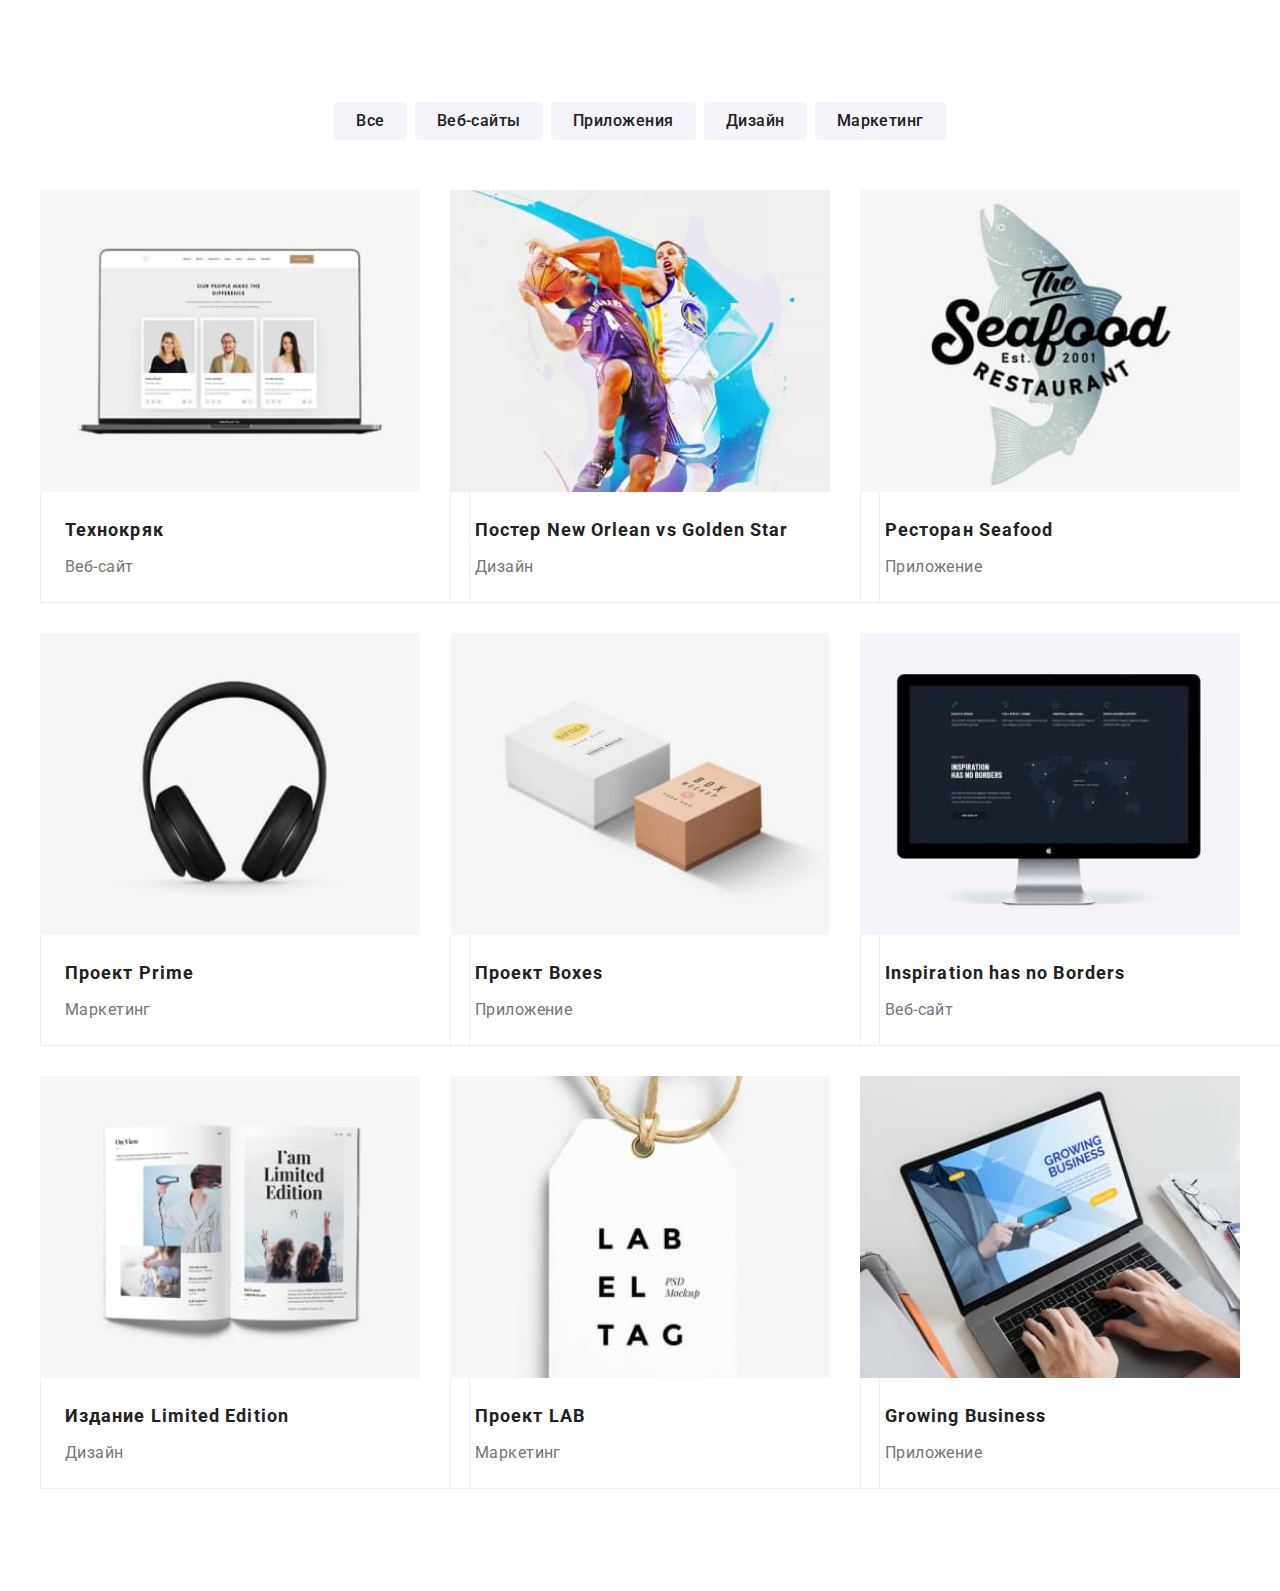
==== commit 1a02f541: "adapts:hero, about, features, team, clients, portfolio" ====
--- a/portfolio.html
+++ b/portfolio.html
@@ -13,7 +13,7 @@
     <link rel="stylesheet" href="./css/main.min.css">
 </head>
 <body>
-    <header class="header">
+    <!-- <header class="header">
         <div class="container nav">
             <a href="./index.html" class="logo logo--dark logo__header"><span class="logo__span">Web</span>Studio</a>
             <nav>
@@ -34,7 +34,7 @@
                         </use></svg>+38 096 111 11 11</a></li>
             </ul>
         </div>
-    </header>
+    </header> -->
     <main>
         <section class="portfolio">
         <div class="container">
@@ -141,7 +141,7 @@
         </div>
         </section>
     </main>
-    <footer class="footer">
+    <!-- <footer class="footer">
         <div class="container footer-flex">
             <div class="footer-container">
             <a href="./index.html" class="logo logo--light logo__footer"><span class="logo__span">Web</span>Studio</a></li>
@@ -186,6 +186,6 @@
                 </form>
             </div>
         </div>
-    </footer>
+    </footer> -->
 </body>
 </html>--- a/css/main.min.css
+++ b/css/main.min.css
@@ -1 +1 @@
-:root{--primary-text-color:#212121;--secondary-text-color:#757575;--white-text-color: #FFFFFF;--accent-color:#2196F3;--secondary-accent-color:#FFFFFF;--primary-bg-color: #FFFFFF;--bg-accent-color:#2F303A;--pf-btn-color: #F5F4FA;--features-icon-box-color:#F5F4FA;--primary-social-icon-fill: #AFB1B8;--secondary-social-icon-fill:#FFFFFF;--clients-icon-fill: #AFB1B8;--clients-icon-fill-hf:#2196F3;--animation-duration: 250ms;--animation-timing-function: cubic-bezier(0.4, 0, 0.2, 1)}.visually-hidden{position:absolute;width:1px;height:1px;margin:-1px;border:0;padding:0;white-space:nowrap;clip-path:inset(100%);clip:rect(0 0 0 0);overflow:hidden}p,h1,h2,h3,h4,h5,h6{margin:0}ul,ol{margin:0;padding-left:0;list-style:none}button{cursor:pointer}a{text-decoration:none}img{display:block;max-width:100%;height:auto}body{font-family:"Roboto",sans-serif;background-color:var(--primary-bg-color);color:var(--primary-text-color);font-size:14px;letter-spacing:.03em}.container{width:100%;margin:0 auto;padding-left:15px;padding-right:15px}@media screen and (min-width: 480px){.container{width:480px}}@media screen and (min-width: 768px){.container{width:768px}}@media screen and (min-width: 1200px){.container{width:1200px}}.title{margin-bottom:50px;font-weight:700;font-size:36px;line-height:1.16;text-align:center;color:var(--primary-text-color)}.logo{font-family:"Raleway",sans-serif;font-weight:700;font-size:26px;line-height:1.19}.logo__span{color:var(--accent-color)}.logo--dark{color:var(--primary-text-color)}.logo--light{color:var(--secondary-accent-color)}.socials{display:flex;justify-content:center}.socials__item{width:44px;height:44px;margin-right:10px}.socials__item:nth-child(n+2){margin-left:10px}.socials__link{width:100%;height:100%;border-radius:50%;background-color:inherit;color:var(--primary-social-icon-fill);display:flex;align-items:center;justify-content:center;transition-property:background-color,color;transition-duration:var(--animation-duration);transition-timing-function:var(--animation-timing-function)}.socials__link:hover,.socials__link:focus{background-color:var(--accent-color);color:var(--primary-bg-color)}.socials__icon{fill:currentColor}.icon--footer-style{background-color:rgba(255,255,255,.1);color:var(--secondary-social-icon-fill)}.contacts__list{display:flex;margin-left:auto}.contacts__item:nth-child(n+2){margin-left:50px}.contacts__link{display:flex;align-items:center;justify-content:center;padding-top:32px;padding-bottom:32px;transition-property:color;transition-duration:var(--animation-duration);transition-timing-function:var(--animation-timing-function);font-weight:500;line-height:1.14;letter-spacing:.02em;color:var(--secondary-text-color);text-decoration:none}.contacts__link:hover,.contacts__link:focus{color:var(--accent-color)}.contacts__icon{display:block;margin-right:10px;fill:currentColor}.hero{max-width:1600px;height:600px;margin-left:auto;margin-right:auto;background-color:var(--bg-accent-color);background-image:linear-gradient(rgba(47, 48, 58, 0.4), rgba(47, 48, 58, 0.4)),url(../images/hero-bg-img.jpg);background-repeat:no-repeat;background-position:50% 50%;padding-top:200px;padding-bottom:200px}.hero__title{font-weight:900;font-size:44px;line-height:1.36;text-align:center;letter-spacing:.06em;text-transform:uppercase;color:var(--secondary-accent-color);max-width:696px;margin:0 auto}.hero__btn{font-family:inherit;font-weight:700;font-size:16px;line-height:1.88;align-items:center;text-align:center;letter-spacing:.06em;background-color:var(--accent-color);color:var(--secondary-accent-color);min-width:200px;box-shadow:0px 4px 4px rgba(0,0,0,.15);border:none;border-radius:4px;margin:30px auto 0 auto;display:block;padding:10px 32px;transition-property:background-color;transition-duration:var(--animation-duration);transition-timing-function:var(--animation-timing-function)}.hero__btn:hover,.hero__btn:focus{background-color:#188ce8}.features__icon{margin-bottom:30px;width:270px;height:120px;background-color:var(--features-icon-box-color);border-radius:4px;display:flex;align-items:center;justify-content:center}.features{padding-bottom:94px;padding-top:94px}.features__list{display:flex}.features__item{display:block;justify-content:space-evenly;max-width:270px}.features__item:nth-child(n+2){margin-left:30px}.features__description{margin-bottom:10px;font-weight:700;font-size:14px;line-height:1.14;text-transform:uppercase;color:var(--primary-text-color)}.features__text{font-weight:400;line-height:1.71;color:var(--secondary-text-color)}.about{padding-bottom:94px}.about__list{display:flex;justify-content:center}.about__item{display:flex;justify-content:center;position:relative}.about__item:not(:last-child){margin-right:30px}.about__text{position:absolute;bottom:0;left:0;width:100%;height:70px;background-color:rgba(47,48,58,.8);display:flex;justify-content:center;align-items:center;font-weight:700;line-height:1.14;text-align:center;text-transform:uppercase;color:var(--secondary-accent-color)}.team{padding-top:94px;padding-bottom:94px;background-color:#f5f4fa}.team__cards{display:flex}.person{display:block;box-shadow:0px 1px 3px rgba(0,0,0,.12),0px 1px 1px rgba(0,0,0,.14),0px 2px 1px rgba(0,0,0,.2);border-radius:0px 0px 4px 4px;background-color:var(--primary-bg-color)}.person:nth-child(n+2){margin-left:30px}.person__information{padding-top:30px;padding-bottom:30px}.person__name{margin-bottom:10px;font-weight:500;font-size:16px;line-height:1.18;text-align:center;color:var(--primary-text-color)}.person__position{margin-bottom:16px;font-weight:400;font-size:16px;line-height:1.18;text-align:center;color:var(--secondary-text-color)}.clients{margin-top:94px;margin-bottom:91px}.clients__list{display:flex;justify-content:center;align-items:center}.clients__item:nth-child(n+2){margin-left:30px}.clients__link{display:flex;justify-content:center;align-items:center;width:170px;height:92px;border:1px solid var(--clients-icon-fill);border-radius:4px;color:var(--clients-icon-fill);transition-property:color,border-color;transition-duration:var(--animation-duration);transition-timing-function:var(--animation-timing-function)}.clients__link:hover,.clients__link:focus{color:var(--clients-icon-fill-hf);border-color:var(--clients-icon-fill-hf)}.clients__icon{fill:currentColor}.backdrop{position:fixed;opacity:1;top:0;left:0;width:100%;height:100%;background-color:rgba(0,0,0,.2);transition-property:opacity;transition-duration:var(--animation-duration);transition-timing-function:var(--animation-timing-function)}.is-hidden{opacity:0;pointer-events:none}.modal{padding:40px;position:absolute;top:50%;left:50%;transform:translate(-50%, -50%);min-height:581px;width:528px;background-color:var(--primary-bg-color);border-radius:4px;transition-duration:var(--animation-duration);transition-timing-function:var(--animation-timing-function)}.close-btn{position:absolute;top:8px;right:8px;display:flex;align-items:center;justify-content:center;width:30px;height:30px;border-radius:50%;border:1px solid rgba(0,0,0,.1);background-color:var(--secondary-accent-color);transition-property:color;transition-duration:var(--animation-duration);transition-timing-function:var(--animation-timing-function)}.close-btn:hover,.close-btn:focus{color:var(--accent-color)}.icon-close{fill:currentColor}.modal-title{margin-bottom:12px;font-weight:700;font-size:20px;line-height:1.15;text-align:center}.modal-form{display:flex;flex-direction:column}.modal-label{margin-bottom:10px;font-weight:400;font-size:14px;line-height:1.14;letter-spacing:.01em;color:var(--secondary-text-color)}.input-wrapper{position:relative}.modal-input{margin-top:4px;padding-left:42px;width:448px;height:40px;border:1px solid rgba(33,33,33,.2);border-radius:4px;transition-property:border-color;transition-duration:var(--animation-duration);transition-timing-function:var(--animation-timing-function)}.modal-input:focus{border-color:var(--accent-color);outline:none}.modal-input:focus+.icon-modal{fill:var(--accent-color)}.icon-modal{position:absolute;left:12px;top:15px;transition:fill var(--animation-duration) var(--animation-timing-function)}.modal-textarea{margin-top:4px;width:448px;height:120px;padding:12px 16px;border:1px solid rgba(33,33,33,.2);border-radius:4px;resize:none;font-weight:400;font-size:14px;line-height:1.14;letter-spacing:.01em;color:rgba(117,117,117,.5);transition-property:border-color;transition-duration:var(--animation-duration);transition-timing-function:var(--animation-timing-function)}.modal-textarea:focus{border-color:var(--accent-color);outline:none}.checkbox{margin-left:24px}.modal-checkbox:checked+.agreement-text span{background-color:var(--accent-color);border:none}.agreement-text span{margin-right:7px;display:flex;align-items:center;justify-content:center;width:16px;height:15px;border:2px solid var(--primary-text-color);border-radius:3px}.agreement-text span:hover{border:2px solid var(--accent-color)}.icon-check{width:100%;height:100%;fill:var(--primary-bg-color)}.agreement-text{display:flex;justify-content:center;align-items:center;font-weight:400;font-size:14px;line-height:1.71;color:var(--secondary-text-color)}.agreement-link{margin-left:2px;text-decoration-line:underline;color:var(--accent-color)}.submit{margin:30px auto 0px auto;min-width:200px;min-height:50px;padding:10px 55px;font-weight:700;font-size:16px;line-height:1.88;display:flex;justify-content:center;align-items:center;text-align:center;letter-spacing:.06em;color:var(--white-text-color);background:var(--accent-color);border-radius:4px;border:none;transition-property:box-shadow;transition-duration:var(--animation-duration);transition-timing-function:var(--animation-timing-function)}.submit:hover,.submit:focus{box-shadow:0px 4px 4px rgba(0,0,0,.15)}.portfolio{padding-top:94px;padding-bottom:94px}.portfolio-nav__item{display:block}.portfolio-nav__item:nth-child(n+2){margin-left:8px}.portfolio-nav{display:flex;margin-bottom:50px;justify-content:center}.portfolio-nav__btn{font-family:inherit;font-weight:500;font-size:16px;line-height:1.62;text-align:center;letter-spacing:.03em;background-color:var(--pf-btn-color);color:var(--primary-text-color);border-radius:4px;border:none;display:block;padding:6px 22px;transition-property:background-color,color,box-shadow;transition-duration:var(--animation-duration);transition-timing-function:var(--animation-timing-function)}.portfolio-nav__btn:hover,.portfolio-nav__btn:focus{background-color:var(--accent-color);color:var(--secondary-accent-color);box-shadow:0px 3px 1px rgba(0,0,0,.1),0px 1px 2px rgba(0,0,0,.08),0px 2px 2px rgba(0,0,0,.12)}.portfolio__list{display:flex;flex-wrap:wrap}.portfolio__item{display:flex;margin-left:0;margin-right:30px;margin-bottom:30px;transition-property:box-shadow;transition-duration:var(--animation-duration);transition-timing-function:var(--animation-timing-function)}.portfolio__item:nth-child(3n+0){margin-right:0px;margin-left:0}.portfolio__item:nth-last-child(-n+3){margin-bottom:0}.portfolio__card{padding-top:20px;padding-bottom:20px;padding-left:24px;padding-right:24px;border:1px solid #eee;border-top:none}.portfolio__title{margin-bottom:4px;font-weight:700;font-size:18px;line-height:2;letter-spacing:.06em;color:var(--primary-text-color)}.portfolio__text{font-weight:400;font-size:16px;line-height:1.88;color:var(--secondary-text-color)}.portfolio__thumb{display:block;position:relative;overflow:hidden}.portfolio__overlay{position:absolute;top:0;left:0;width:100%;height:100%;padding:63px 24px;display:flex;align-items:center;justify-content:center;font-weight:400;font-size:18px;line-height:1.56;color:var(--white-text-color);background-color:rgba(32,148,243,.9);transform:translateY(100%);transition:transform 250ms cubic-bezier(0.4, 0, 0.2, 1)}.portfolio__link:hover,.portfolio__link:focus{box-shadow:0px 1px 1px rgba(0,0,0,.12),0px 4px 4px rgba(0,0,0,.06),1px 4px 6px rgba(0,0,0,.16)}.portfolio__link:focus .portfolio__overlay,.portfolio__link:hover .portfolio__overlay{transform:translateY(0)}.header{border-bottom:1px solid #ececec}.logo__header{display:block;padding-top:24px;padding-bottom:25px;margin-right:93px}.nav{display:flex;align-items:center}.nav__list{display:flex}.nav__item:nth-child(n+2){margin-left:50px}.nav__link{display:block;font-weight:500;line-height:1.14;letter-spacing:.02em;color:var(--primary-text-color);text-decoration:none;padding-top:32px;padding-bottom:32px;transition-property:color;transition-duration:var(--animation-duration);transition-timing-function:var(--animation-timing-function)}.nav__link:hover,.nav__link:focus{color:var(--accent-color)}.current{color:var(--accent-color);text-decoration:none;position:relative}.current::after{content:"";position:absolute;left:0;bottom:-1px;width:100%;height:4px;background:var(--accent-color);border-radius:2px}.footer{background-color:var(--bg-accent-color);padding-top:60px;padding-bottom:60px}.footer-flex{display:flex;align-items:baseline}.footer-contacts{margin-top:20px}.address{font-style:normal;font-weight:400;font-size:14px;line-height:1.71;color:var(--secondary-accent-color);text-decoration:none;transition-property:color,border-color;transition-duration:var(--animation-duration);transition-timing-function:var(--animation-timing-function)}.address:hover,.address:focus{color:var(--accent-color)}.contacts--footer{display:flex;margin-top:9px;color:var(--secondary-text-color)}.join{margin-left:70px}.footer-title{margin-bottom:20px;font-weight:700;line-height:1.14;text-transform:uppercase;color:var(--secondary-accent-color)}.footer-form-div{margin-left:auto}.subscribe-form{display:flex}.subscribe-input{width:358px;height:50px;border:1px solid rgba(255,255,255,.3);border-radius:4px;background-color:var(--bg-accent-color);padding-left:16px;font-weight:400;font-size:16px;line-height:1.25;color:var(--white-text-color);transform:border-color var(--animation-duration) var(--animation-timing-function)}.subscribe-input:hover,.subscribe-input:focus{border-color:var(--accent-color)}.subscribe-btn{width:200px;height:50px;margin-left:12px;margin-right:0px;background:var(--accent-color);box-shadow:0px 4px 4px rgba(0,0,0,.15);border-radius:4px;border:none;font-weight:700;font-size:16px;line-height:1.88;display:flex;align-items:center;text-align:center;justify-content:center;letter-spacing:.06em;color:var(--white-text-color);transform:background-color var(--animation-duration) var(--animation-timing-function)}.subscribe-btn:hover,.subscribe-btn:focus{background-color:#188ce8}.subscribe-icon{margin-left:10px}/*# sourceMappingURL=main.min.css.map */+:root{--primary-text-color:#212121;--secondary-text-color:#757575;--white-text-color: #FFFFFF;--accent-color:#2196F3;--secondary-accent-color:#FFFFFF;--primary-bg-color: #FFFFFF;--bg-accent-color:#2F303A;--pf-btn-color: #F5F4FA;--features-icon-box-color:#F5F4FA;--primary-social-icon-fill: #AFB1B8;--secondary-social-icon-fill:#FFFFFF;--clients-icon-fill: #AFB1B8;--clients-icon-fill-hf:#2196F3;--animation-duration: 250ms;--animation-timing-function: cubic-bezier(0.4, 0, 0.2, 1)}.visually-hidden{position:absolute;width:1px;height:1px;margin:-1px;border:0;padding:0;white-space:nowrap;clip-path:inset(100%);clip:rect(0 0 0 0);overflow:hidden}p,h1,h2,h3,h4,h5,h6{margin:0}ul,ol{margin:0;padding-left:0;list-style:none}button{cursor:pointer}a{text-decoration:none}img{display:block;max-width:100%;height:auto;width:100%}body{font-family:"Roboto",sans-serif;background-color:var(--primary-bg-color);color:var(--primary-text-color);font-size:14px;letter-spacing:.03em}.container{width:100%;margin:0 auto;padding-left:15px;padding-right:15px}@media screen and (min-width: 480px){.container{width:480px}}@media screen and (min-width: 768px){.container{width:768px}}@media screen and (min-width: 1200px){.container{width:1200px}}.title{margin-bottom:30px;font-weight:700;font-size:28px;line-height:1.18;text-align:center;color:var(--primary-text-color)}@media screen and (min-width: 1200px){.title{margin-bottom:50px;font-size:36px;line-height:1.16}}.logo{font-family:"Raleway",sans-serif;font-weight:700;font-size:26px;line-height:1.19}.logo__span{color:var(--accent-color)}.logo--dark{color:var(--primary-text-color)}.logo--light{color:var(--secondary-accent-color)}.socials{display:flex;flex-wrap:wrap;gap:10px;justify-content:center}.socials__item{width:44px;height:44px}.socials__link{width:100%;height:100%;border-radius:50%;background-color:inherit;color:var(--primary-social-icon-fill);display:flex;align-items:center;justify-content:center;transition-property:background-color,color;transition-duration:var(--animation-duration);transition-timing-function:var(--animation-timing-function)}.socials__link:hover,.socials__link:focus{background-color:var(--accent-color);color:var(--primary-bg-color)}.socials__icon{fill:currentColor}.icon--footer-style{background-color:rgba(255,255,255,.1);color:var(--secondary-social-icon-fill)}.contacts__list{display:flex;margin-left:auto}.contacts__item:nth-child(n+2){margin-left:50px}.contacts__link{display:flex;align-items:center;justify-content:center;padding-top:32px;padding-bottom:32px;transition-property:color;transition-duration:var(--animation-duration);transition-timing-function:var(--animation-timing-function);font-weight:500;line-height:1.14;letter-spacing:.02em;color:var(--secondary-text-color);text-decoration:none}.contacts__link:hover,.contacts__link:focus{color:var(--accent-color)}.contacts__icon{display:block;margin-right:10px;fill:currentColor}.hero{max-width:480px;height:400px;margin-left:auto;margin-right:auto;background-color:var(--bg-accent-color);background-image:linear-gradient(rgba(47, 48, 58, 0.4), rgba(47, 48, 58, 0.4)),url(../images/hero-mobile-bg-img.jpg);background-repeat:no-repeat;background-position:50% 50%;padding-top:118px;padding-bottom:118px}@media screen and (min-width: 768px){.hero{max-width:768px;height:400px;background-image:linear-gradient(rgba(47, 48, 58, 0.4), rgba(47, 48, 58, 0.4)),url(../images/hero-tablet-bg-img.jpg)}}@media screen and (min-width: 1200px){.hero{max-width:1600px;height:600px;padding-top:200px;padding-bottom:200px;background-image:linear-gradient(rgba(47, 48, 58, 0.4), rgba(47, 48, 58, 0.4)),url(../images/hero-bg-img.jpg)}}.hero__title{font-weight:900;font-size:26px;line-height:1.62;text-align:center;letter-spacing:.06em;text-transform:uppercase;color:var(--secondary-accent-color);max-width:360px;margin:0 auto}@media screen and (min-width: 1200px){.hero__title{font-size:44px;line-height:1.36;max-width:696px}}.hero__btn{font-family:inherit;font-weight:700;font-size:16px;line-height:1.88;align-items:center;text-align:center;letter-spacing:.06em;background-color:var(--accent-color);color:var(--secondary-accent-color);min-width:200px;box-shadow:0px 4px 4px rgba(0,0,0,.15);border:none;border-radius:4px;margin:30px auto 0 auto;display:block;padding:10px 32px;transition-property:background-color;transition-duration:var(--animation-duration);transition-timing-function:var(--animation-timing-function)}.hero__btn:hover,.hero__btn:focus{background-color:#188ce8}.features{padding-bottom:60px;padding-top:60px}@media screen and (min-width: 1200px){.features{padding-bottom:94px;padding-top:94px}}.features__list{display:flex;flex-wrap:wrap;gap:30px}.features__item{width:100%}@media screen and (min-width: 768px){.features__item{width:calc((100% - 30px)/2)}}@media screen and (min-width: 1200px){.features__item{width:calc((100% - 90px)/4)}}.features__icon{margin-bottom:30px;width:100%;height:120px;background-color:var(--features-icon-box-color);border-radius:4px;display:flex;align-items:center;justify-content:center}.features__description{margin-bottom:10px;font-weight:700;font-size:14px;line-height:1.14;text-transform:uppercase;color:var(--primary-text-color)}@media screen and (max-width: 767px){.features__description{display:flex;justify-content:center}}.features__text{font-weight:400;line-height:1.71;color:var(--secondary-text-color)}.about{padding-bottom:94px}@media screen and (max-width: 1199px){.about{display:none}}.about__list{display:flex;justify-content:center}.about__item{display:flex;justify-content:center;position:relative}.about__item:not(:last-child){margin-right:30px}.about__text{position:absolute;bottom:0;left:0;width:100%;height:70px;background-color:rgba(47,48,58,.8);display:flex;justify-content:center;align-items:center;font-weight:700;line-height:1.14;text-align:center;text-transform:uppercase;color:var(--secondary-accent-color)}.team{background-color:#f5f4fa;padding-bottom:60px;padding-top:60px}@media screen and (min-width: 1200px){.team{padding-bottom:94px;padding-top:94px}}.team__cards{display:flex;flex-wrap:wrap;gap:30px}.person{width:100%;box-shadow:0px 1px 3px rgba(0,0,0,.12),0px 1px 1px rgba(0,0,0,.14),0px 2px 1px rgba(0,0,0,.2);border-radius:0px 0px 4px 4px;background-color:var(--primary-bg-color)}@media screen and (min-width: 768px){.person{width:calc((100% - 30px)/2)}}@media screen and (min-width: 1200px){.person{width:calc((100% - 90px)/4)}}.person__information{padding-top:30px;padding-bottom:24px}@media screen and (min-width: 1200px){.person__information{padding-bottom:30px}}.person__name{margin-bottom:10px;font-weight:500;font-size:16px;line-height:1.18;text-align:center;color:var(--primary-text-color)}.person__position{margin-bottom:16px;font-weight:400;font-size:16px;line-height:1.18;text-align:center;color:var(--secondary-text-color)}.clients{padding-bottom:60px;padding-top:60px}@media screen and (min-width: 1200px){.clients{padding-bottom:94px;padding-top:94px}}.clients__list{display:flex;flex-wrap:wrap;gap:30px}.clients__item{width:calc((100% - 30px)/2)}@media screen and (min-width: 768px){.clients__item{width:calc((100% - 60px)/3)}}@media screen and (min-width: 1200px){.clients__item{width:calc((100% - 150px)/6)}}.clients__link{display:flex;justify-content:center;align-items:center;width:100%;height:92px;border:1px solid var(--clients-icon-fill);border-radius:4px;color:var(--clients-icon-fill);transition-property:color,border-color;transition-duration:var(--animation-duration);transition-timing-function:var(--animation-timing-function)}.clients__link:hover,.clients__link:focus{color:var(--clients-icon-fill-hf);border-color:var(--clients-icon-fill-hf)}.clients__icon{fill:currentColor}.backdrop{position:fixed;opacity:1;top:0;left:0;width:100%;height:100%;background-color:rgba(0,0,0,.2);transition-property:opacity;transition-duration:var(--animation-duration);transition-timing-function:var(--animation-timing-function)}.is-hidden{opacity:0;pointer-events:none}.modal{padding:40px;position:absolute;top:50%;left:50%;transform:translate(-50%, -50%);min-height:581px;width:528px;background-color:var(--primary-bg-color);border-radius:4px;transition-duration:var(--animation-duration);transition-timing-function:var(--animation-timing-function)}.close-btn{position:absolute;top:8px;right:8px;display:flex;align-items:center;justify-content:center;width:30px;height:30px;border-radius:50%;border:1px solid rgba(0,0,0,.1);background-color:var(--secondary-accent-color);transition-property:color;transition-duration:var(--animation-duration);transition-timing-function:var(--animation-timing-function)}.close-btn:hover,.close-btn:focus{color:var(--accent-color)}.icon-close{fill:currentColor}.modal-title{margin-bottom:12px;font-weight:700;font-size:20px;line-height:1.15;text-align:center}.modal-form{display:flex;flex-direction:column}.modal-label{margin-bottom:10px;font-weight:400;font-size:14px;line-height:1.14;letter-spacing:.01em;color:var(--secondary-text-color)}.input-wrapper{position:relative}.modal-input{margin-top:4px;padding-left:42px;width:448px;height:40px;border:1px solid rgba(33,33,33,.2);border-radius:4px;transition-property:border-color;transition-duration:var(--animation-duration);transition-timing-function:var(--animation-timing-function)}.modal-input:focus{border-color:var(--accent-color);outline:none}.modal-input:focus+.icon-modal{fill:var(--accent-color)}.icon-modal{position:absolute;left:12px;top:15px;transition:fill var(--animation-duration) var(--animation-timing-function)}.modal-textarea{margin-top:4px;width:448px;height:120px;padding:12px 16px;border:1px solid rgba(33,33,33,.2);border-radius:4px;resize:none;font-weight:400;font-size:14px;line-height:1.14;letter-spacing:.01em;color:rgba(117,117,117,.5);transition-property:border-color;transition-duration:var(--animation-duration);transition-timing-function:var(--animation-timing-function)}.modal-textarea:focus{border-color:var(--accent-color);outline:none}.checkbox{margin-left:24px}.modal-checkbox:checked+.agreement-text span{background-color:var(--accent-color);border:none}.agreement-text span{margin-right:7px;display:flex;align-items:center;justify-content:center;width:16px;height:15px;border:2px solid var(--primary-text-color);border-radius:3px}.agreement-text span:hover{border:2px solid var(--accent-color)}.icon-check{width:100%;height:100%;fill:var(--primary-bg-color)}.agreement-text{display:flex;justify-content:center;align-items:center;font-weight:400;font-size:14px;line-height:1.71;color:var(--secondary-text-color)}.agreement-link{margin-left:2px;text-decoration-line:underline;color:var(--accent-color)}.submit{margin:30px auto 0px auto;min-width:200px;min-height:50px;padding:10px 55px;font-weight:700;font-size:16px;line-height:1.88;display:flex;justify-content:center;align-items:center;text-align:center;letter-spacing:.06em;color:var(--white-text-color);background:var(--accent-color);border-radius:4px;border:none;transition-property:box-shadow;transition-duration:var(--animation-duration);transition-timing-function:var(--animation-timing-function)}.submit:hover,.submit:focus{box-shadow:0px 4px 4px rgba(0,0,0,.15)}.portfolio{padding-bottom:60px;padding-top:60px}@media screen and (min-width: 1200px){.portfolio{padding-bottom:94px;padding-top:94px}}.portfolio-nav{display:flex;flex-wrap:wrap;gap:8px}@media screen and (min-width: 768px){.portfolio-nav{justify-content:center}}@media screen and (max-width: 767px){.portfolio-nav{margin-bottom:40px}}@media screen and (min-width: 768px)and (max-width: 1199px){.portfolio-nav{margin-bottom:30px}}@media screen and (min-width: 1200px){.portfolio-nav{margin-bottom:50px}}.portfolio-nav__btn{font-family:inherit;font-weight:500;font-size:16px;line-height:1.62;text-align:center;letter-spacing:.03em;background-color:var(--pf-btn-color);color:var(--primary-text-color);border-radius:4px;border:none;display:block;padding:6px 22px;transition-property:background-color,color,box-shadow;transition-duration:var(--animation-duration);transition-timing-function:var(--animation-timing-function)}.portfolio-nav__btn:hover,.portfolio-nav__btn:focus{background-color:var(--accent-color);color:var(--secondary-accent-color);box-shadow:0px 3px 1px rgba(0,0,0,.1),0px 1px 2px rgba(0,0,0,.08),0px 2px 2px rgba(0,0,0,.12)}.portfolio__list{display:flex;flex-wrap:wrap;gap:30px}.portfolio__item{width:100%;transition-property:box-shadow;transition-duration:var(--animation-duration);transition-timing-function:var(--animation-timing-function)}@media screen and (min-width: 768px){.portfolio__item{width:calc((100% - 30px)/2)}}@media screen and (min-width: 1200px){.portfolio__item{width:calc((100% - 60px)/3)}}.portfolio__card{width:100%;padding-top:20px;padding-bottom:20px;padding-left:24px;padding-right:24px;border:1px solid #eee;border-top:none}.portfolio__title{margin-bottom:4px;font-weight:700;font-size:18px;line-height:2;letter-spacing:.06em;color:var(--primary-text-color)}.portfolio__text{font-weight:400;font-size:16px;line-height:1.88;color:var(--secondary-text-color)}.portfolio__thumb{width:100%;position:relative;overflow:hidden}.portfolio__overlay{position:absolute;top:0;left:0;width:100%;height:100%;padding:63px 24px;display:flex;align-items:center;justify-content:center;font-weight:400;font-size:18px;line-height:1.56;color:var(--white-text-color);background-color:rgba(32,148,243,.9);transform:translateY(100%);transition:transform 250ms cubic-bezier(0.4, 0, 0.2, 1)}.portfolio__link:hover,.portfolio__link:focus{box-shadow:0px 1px 1px rgba(0,0,0,.12),0px 4px 4px rgba(0,0,0,.06),1px 4px 6px rgba(0,0,0,.16)}.portfolio__link:focus .portfolio__overlay,.portfolio__link:hover .portfolio__overlay{transform:translateY(0)}.header{border-bottom:1px solid #ececec}.logo__header{display:block;padding-top:24px;padding-bottom:25px;margin-right:93px}.nav{display:flex;align-items:center}.nav__list{display:flex}.nav__item:nth-child(n+2){margin-left:50px}.nav__link{display:block;font-weight:500;line-height:1.14;letter-spacing:.02em;color:var(--primary-text-color);text-decoration:none;padding-top:32px;padding-bottom:32px;transition-property:color;transition-duration:var(--animation-duration);transition-timing-function:var(--animation-timing-function)}.nav__link:hover,.nav__link:focus{color:var(--accent-color)}.current{color:var(--accent-color);text-decoration:none;position:relative}.current::after{content:"";position:absolute;left:0;bottom:-1px;width:100%;height:4px;background:var(--accent-color);border-radius:2px}.footer{background-color:var(--bg-accent-color);padding-top:60px;padding-bottom:60px}.footer-flex{display:flex;align-items:baseline}.footer-contacts{margin-top:20px}.address{font-style:normal;font-weight:400;font-size:14px;line-height:1.71;color:var(--secondary-accent-color);text-decoration:none;transition-property:color,border-color;transition-duration:var(--animation-duration);transition-timing-function:var(--animation-timing-function)}.address:hover,.address:focus{color:var(--accent-color)}.contacts--footer{display:flex;margin-top:9px;color:var(--secondary-text-color)}.join{margin-left:70px}.footer-title{margin-bottom:20px;font-weight:700;line-height:1.14;text-transform:uppercase;color:var(--secondary-accent-color)}.footer-form-div{margin-left:auto}.subscribe-form{display:flex}.subscribe-input{width:358px;height:50px;border:1px solid rgba(255,255,255,.3);border-radius:4px;background-color:var(--bg-accent-color);padding-left:16px;font-weight:400;font-size:16px;line-height:1.25;color:var(--white-text-color);transform:border-color var(--animation-duration) var(--animation-timing-function)}.subscribe-input:hover,.subscribe-input:focus{border-color:var(--accent-color)}.subscribe-btn{width:200px;height:50px;margin-left:12px;margin-right:0px;background:var(--accent-color);box-shadow:0px 4px 4px rgba(0,0,0,.15);border-radius:4px;border:none;font-weight:700;font-size:16px;line-height:1.88;display:flex;align-items:center;text-align:center;justify-content:center;letter-spacing:.06em;color:var(--white-text-color);transform:background-color var(--animation-duration) var(--animation-timing-function)}.subscribe-btn:hover,.subscribe-btn:focus{background-color:#188ce8}.subscribe-icon{margin-left:10px}/*# sourceMappingURL=main.min.css.map */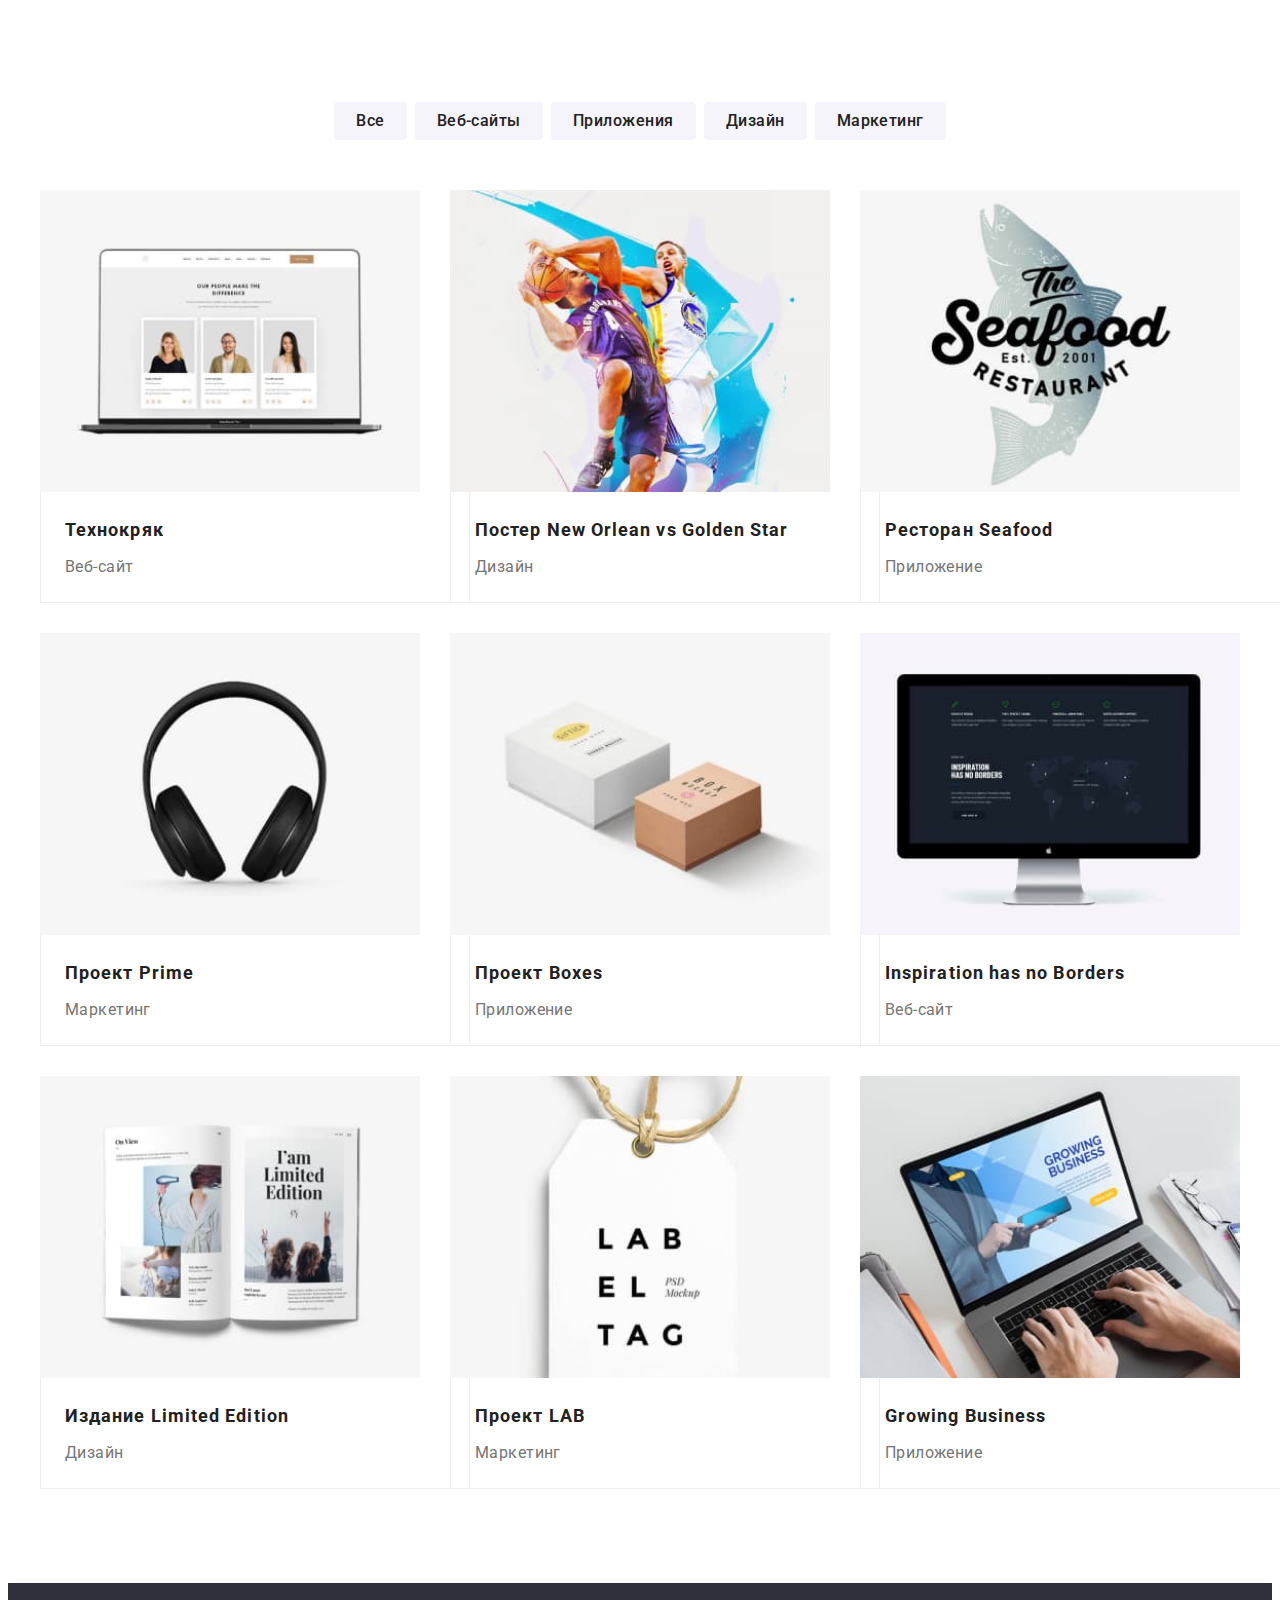
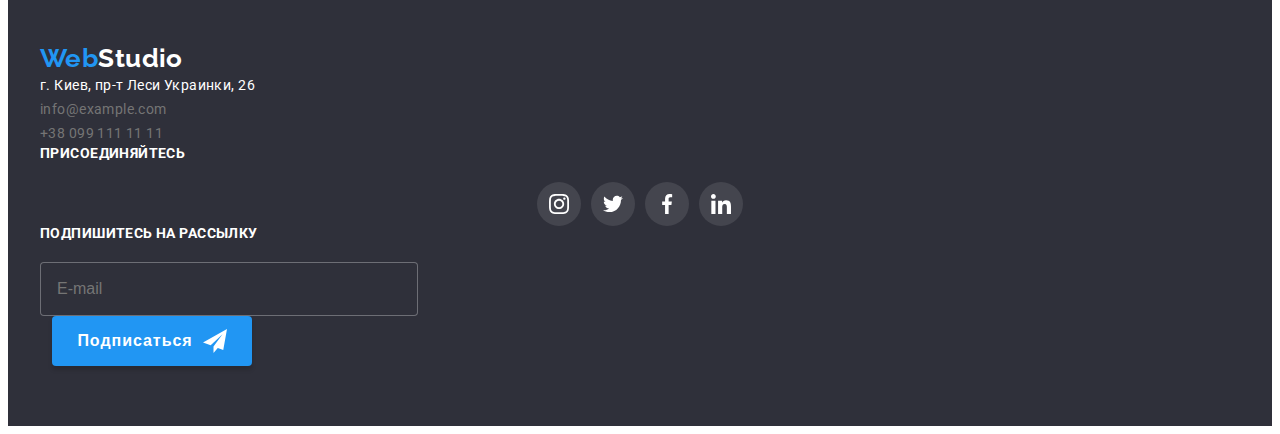
==== commit 62cbe7de: "adapt footer" ====
--- a/portfolio.html
+++ b/portfolio.html
@@ -50,7 +50,30 @@
                 <li class="portfolio__item">
                     <a href="" class="portfolio__link">
                         <div class="portfolio__thumb">
-                    <img src="./images/portfolio1.jpg" alt="открытая страница вайта" width="370">
+                            <picture>
+                                <source
+                                    srcset="
+                                        ./images/portfolio1.jpg 1x,
+                                        ./images/portfolio1-2x.jpg 2x
+                                    "
+                                    media="(min-width: 1200px)"
+                                />
+                                <source
+                                srcset="
+                                    ./images/portfolio1-tab.jpg 1x,
+                                    ./images/portfolio1-tab-2x.jpg 2x
+                                "
+                                media="(min-width: 768px)"
+                                />
+                                <source
+                                srcset="
+                                    ./images/portfolio1-mob.jpg 1x,
+                                    ./images/portfolio1-mob-2x.jpg 2x
+                                "
+                                media="(min-width: 480px)"
+                                />
+                                <img src="./images/portfolio1.jpg" alt="открытая страница cайта" width="450">
+                            </picture>
                     <div class="portfolio__overlay"><p>Ресурс предлагает комплексные предложения с разным уровнем функционала и сервисов. Все это позволит посетителю получить исчерпывающие сведения о компании или частном лице.</p></div>
                     </div>
                     <div class="portfolio__card">
@@ -60,7 +83,30 @@
                 <li class="portfolio__item">
                     <a href="" class="portfolio__link">
                         <div class="portfolio__thumb">
-                    <img src="./images/portfolio2.jpg" alt="плакат с баскетболистами" width="370">
+                            <picture>
+                                <source
+                                    srcset="
+                                        ./images/portfolio2.jpg 1x,
+                                        ./images/portfolio2-2x.jpg 2x
+                                    "
+                                    media="(min-width: 1200px)"
+                                />
+                                <source
+                                srcset="
+                                    ./images/portfolio2-tab.jpg 1x,
+                                    ./images/portfolio2-tab-2x.jpg 2x
+                                "
+                                media="(min-width: 768px)"
+                                />
+                                <source
+                                srcset="
+                                    ./images/portfolio2-mob.jpg 1x,
+                                    ./images/portfolio2-mob-2x.jpg 2x
+                                "
+                                media="(min-width: 480px)"
+                                />
+                                <img src="./images/portfolio2.jpg" alt="плакат с баскетболистами" width="450">
+                            </picture>
                     <div class="portfolio__overlay"><p>Ресурс предлагает комплексные предложения с разным уровнем функционала и сервисов. Все это позволит посетителю получить исчерпывающие сведения о компании или частном лице.</p></div>
                     </div>
                     <div class="portfolio__card">
@@ -70,7 +116,30 @@
                 <li class="portfolio__item">
                     <a href="" class="portfolio__link">
                         <div class="portfolio__thumb">
-                    <img src="./images/portfolio3.jpg" alt="логотип ресторана" width="370">
+                            <picture>
+                                <source
+                                    srcset="
+                                        ./images/portfolio3.jpg 1x,
+                                        ./images/portfolio3-2x.jpg 2x
+                                    "
+                                    media="(min-width: 1200px)"
+                                />
+                                <source
+                                srcset="
+                                    ./images/portfolio3-tab.jpg 1x,
+                                    ./images/portfolio3-tab-2x.jpg 2x
+                                "
+                                media="(min-width: 768px)"
+                                />
+                                <source
+                                srcset="
+                                    ./images/portfolio3-mob.jpg 1x,
+                                    ./images/portfolio3-mob-2x.jpg 2x
+                                "
+                                media="(min-width: 480px)"
+                                />
+                                <img src="./images/portfolio3.jpg" alt="логотип ресторана" width="450">
+                            </picture>
                     <div class="portfolio__overlay"><p>Ресурс предлагает комплексные предложения с разным уровнем функционала и сервисов. Все это позволит посетителю получить исчерпывающие сведения о компании или частном лице.</p></div>
                     </div>
                     <div class="portfolio__card">
@@ -80,7 +149,30 @@
                 <li class="portfolio__item">
                     <a href="" class="portfolio__link">
                         <div class="portfolio__thumb">
-                    <img src="./images/portfolio4.jpg" alt="наушники" width="370">
+                            <picture>
+                                <source
+                                    srcset="
+                                        ./images/portfolio4.jpg 1x,
+                                        ./images/portfolio4-2x.jpg 2x
+                                    "
+                                    media="(min-width: 1200px)"
+                                />
+                                <source
+                                srcset="
+                                    ./images/portfolio4-tab.jpg 1x,
+                                    ./images/portfolio4-tab-2x.jpg 2x
+                                "
+                                media="(min-width: 768px)"
+                                />
+                                <source
+                                srcset="
+                                    ./images/portfolio4-mob.jpg 1x,
+                                    ./images/portfolio4-mob-2x.jpg 2x
+                                "
+                                media="(min-width: 480px)"
+                                />
+                                <img src="./images/portfolio4.jpg" alt="наушники" width="450">
+                            </picture>
                     <div class="portfolio__overlay"><p>Ресурс предлагает комплексные предложения с разным уровнем функционала и сервисов. Все это позволит посетителю получить исчерпывающие сведения о компании или частном лице.</p></div>
                     </div>
                     <div class="portfolio__card">
@@ -90,7 +182,30 @@
                 <li class="portfolio__item">
                     <a href="" class="portfolio__link">
                         <div class="portfolio__thumb">
-                    <img src="./images/portfolio5.jpg" alt="две коробки" width="370">
+                            <picture>
+                                <source
+                                    srcset="
+                                        ./images/portfolio5.jpg 1x,
+                                        ./images/portfolio5-2x.jpg 2x
+                                    "
+                                    media="(min-width: 1200px)"
+                                />
+                                <source
+                                srcset="
+                                    ./images/portfolio5-tab.jpg 1x,
+                                    ./images/portfolio5-tab-2x.jpg 2x
+                                "
+                                media="(min-width: 768px)"
+                                />
+                                <source
+                                srcset="
+                                    ./images/portfolio5-mob.jpg 1x,
+                                    ./images/portfolio5-mob-2x.jpg 2x
+                                "
+                                media="(min-width: 480px)"
+                                />
+                                <img src="./images/portfolio5.jpg" alt="две коробки" width="450">
+                            </picture>
                     <div class="portfolio__overlay"><p>Ресурс предлагает комплексные предложения с разным уровнем функционала и сервисов. Все это позволит посетителю получить исчерпывающие сведения о компании или частном лице.</p></div>
                     </div>
                     <div class="portfolio__card">
@@ -100,7 +215,30 @@
                 <li class="portfolio__item">
                     <a href="" class="portfolio__link">
                         <div class="portfolio__thumb">
-                    <img src="./images/portfolio6.jpg" alt="открытая страница сайта" width="370">
+                            <picture>
+                                <source
+                                    srcset="
+                                        ./images/portfolio6.jpg 1x,
+                                        ./images/portfolio6-2x.jpg 2x
+                                    "
+                                    media="(min-width: 1200px)"
+                                />
+                                <source
+                                srcset="
+                                    ./images/portfolio6-tab.jpg 1x,
+                                    ./images/portfolio6-tab-2x.jpg 2x
+                                "
+                                media="(min-width: 768px)"
+                                />
+                                <source
+                                srcset="
+                                    ./images/portfolio6-mob.jpg 1x,
+                                    ./images/portfolio6-mob-2x.jpg 2x
+                                "
+                                media="(min-width: 480px)"
+                                />
+                                <img src="./images/portfolio6.jpg" alt="открытая страница сайта" width="450">
+                            </picture>
                     <div class="portfolio__overlay"><p>Ресурс предлагает комплексные предложения с разным уровнем функционала и сервисов. Все это позволит посетителю получить исчерпывающие сведения о компании или частном лице.</p></div>
                     </div>
                     <div class="portfolio__card">
@@ -110,7 +248,30 @@
                 <li class="portfolio__item">
                     <a href="" class="portfolio__link">
                         <div class="portfolio__thumb">
-                    <img src="./images/portfolio7.jpg" alt="открытый журнал" width="370">
+                            <picture>
+                                <source
+                                    srcset="
+                                        ./images/portfolio7.jpg 1x,
+                                        ./images/portfolio7-2x.jpg 2x
+                                    "
+                                    media="(min-width: 1200px)"
+                                />
+                                <source
+                                srcset="
+                                    ./images/portfolio7-tab.jpg 1x,
+                                    ./images/portfolio7-tab-2x.jpg 2x
+                                "
+                                media="(min-width: 768px)"
+                                />
+                                <source
+                                srcset="
+                                    ./images/portfolio7-mob.jpg 1x,
+                                    ./images/portfolio7-mob-2x.jpg 2x
+                                "
+                                media="(min-width: 480px)"
+                                />
+                                <img src="./images/portfolio7.jpg" alt="открытый журнал" width="450">
+                            </picture>
                     <div class="portfolio__overlay"><p>Ресурс предлагает комплексные предложения с разным уровнем функционала и сервисов. Все это позволит посетителю получить исчерпывающие сведения о компании или частном лице.</p></div>
                     </div>
                     <div class="portfolio__card">
@@ -120,7 +281,30 @@
                 <li class="portfolio__item">
                     <a href="" class="portfolio__link">
                         <div class="portfolio__thumb">
-                    <img src="./images/portfolio8.jpg" alt="бирка для продукции" width="370">
+                            <picture>
+                                <source
+                                    srcset="
+                                        ./images/portfolio8.jpg 1x,
+                                        ./images/portfolio8-2x.jpg 2x
+                                    "
+                                    media="(min-width: 1200px)"
+                                />
+                                <source
+                                srcset="
+                                    ./images/portfolio8-tab.jpg 1x,
+                                    ./images/portfolio8-tab-2x.jpg 2x
+                                "
+                                media="(min-width: 768px)"
+                                />
+                                <source
+                                srcset="
+                                    ./images/portfolio8-mob.jpg 1x,
+                                    ./images/portfolio8-mob-2x.jpg 2x
+                                "
+                                media="(min-width: 480px)"
+                                />
+                                <img src="./images/portfolio8.jpg" alt="бирка для продукции" width="450">
+                            </picture>
                     <div class="portfolio__overlay"><p>Ресурс предлагает комплексные предложения с разным уровнем функционала и сервисов. Все это позволит посетителю получить исчерпывающие сведения о компании или частном лице.</p></div>
                     </div>
                     <div class="portfolio__card">
@@ -130,7 +314,30 @@
                 <li class="portfolio__item">
                     <a href="" class="portfolio__link">
                         <div class="portfolio__thumb">
-                    <img src="./images/portfolio9.jpg" alt="сайт на мониторе" width="370">
+                            <picture>
+                                <source
+                                    srcset="
+                                        ./images/portfolio9.jpg 1x,
+                                        ./images/portfolio9-2x.jpg 2x
+                                    "
+                                    media="(min-width: 1200px)"
+                                />
+                                <source
+                                srcset="
+                                    ./images/portfolio9-tab.jpg 1x,
+                                    ./images/portfolio9-tab-2x.jpg 2x
+                                "
+                                media="(min-width: 768px)"
+                                />
+                                <source
+                                srcset="
+                                    ./images/portfolio9-mob.jpg 1x,
+                                    ./images/portfolio9-mob-2x.jpg 2x
+                                "
+                                media="(min-width: 480px)"
+                                />
+                                <img src="./images/portfolio9.jpg" alt="сайт на мониторе" width="450">
+                            </picture>
                     <div class="portfolio__overlay"><p>Ресурс предлагает комплексные предложения с разным уровнем функционала и сервисов. Все это позволит посетителю получить исчерпывающие сведения о компании или частном лице.</p></div>
                     </div>
                     <div class="portfolio__card">
@@ -141,42 +348,44 @@
         </div>
         </section>
     </main>
-    <!-- <footer class="footer">
-        <div class="container footer-flex">
-            <div class="footer-container">
-            <a href="./index.html" class="logo logo--light logo__footer"><span class="logo__span">Web</span>Studio</a></li>
-            <address>
-            <ul class="footer-contacts">
-            <li><a href="https://goo.gl/maps/pPcLnvjaUrZ2ZYLMA" 
-                target="_blank" 
-                rel="noopener nofollow"
-                class="address">
-                г. Киев, пр-т Леси Украинки, 26</a></li>
-            <li><a href="mailto:info@example.com" class="address contacts--footer">info@example.com</a></li>
-            <li><a href="tel:+380991111111" class="address contacts--footer">+38 099 111 11 11</a></li>
-            </ul>
-            </address> </div>
-            <div class="join">
-            <p class="footer-title">Присоединяйтесь</p>
-            <ul class="socials">
-                <li class="socials__item"><a href="" class="socials__link icon--footer-style ">
-                    <svg class="socials__icon" width="20" height="20">
-                    <use href="./images/symbol-defs.svg#icon-instagram">
-                    </use></svg></a></li>
-                <li class="socials__item"><a href="" class="socials__link icon--footer-style ">
-                    <svg class="socials__icon" width="20" height="20">
-                    <use href="./images/symbol-defs.svg#icon-twitter">
-                    </use></svg></a></li>
-                <li class="socials__item"><a href="" class="socials__link icon--footer-style ">
-                    <svg class="socials__icon" width="20" height="20">
-                    <use href="./images/symbol-defs.svg#icon-facebook">
-                    </use></svg></a></li>
-                <li class="socials__item"><a href="" class="socials__link icon--footer-style ">
-                    <svg class="socials__icon" width="20" height="20">
-                    <use href="./images/symbol-defs.svg#icon-linkedin">
-                    </use></svg></a></li>
-            </ul></div>
-            <div class="footer-form-div">
+    <footer class="footer">
+        <div class="container footer--adapt">
+            <div class="footer--tablet">
+            <div class="footer__item">
+                <a href="./index.html" class="logo logo--light logo__footer"><span class="logo__span">Web</span>Studio</a></li>
+                <address>
+                <ul class="footer__contacts">
+                    <li><a href="https://goo.gl/maps/pPcLnvjaUrZ2ZYLMA" 
+                            target="_blank" 
+                            rel="noopener nofollow"
+                            class="address">
+                        г. Киев, пр-т Леси Украинки, 26</a></li>
+                    <li><a href="mailto:info@example.com" class="address contacts--footer">info@example.com</a></li>
+                    <li><a href="tel:+380991111111" class="address contacts--footer">+38 099 111 11 11</a></li>
+                </ul>
+                </address></div>
+            <div class="footer__item">
+                <p class="footer-title">Присоединяйтесь</p>
+                <ul class="socials">
+                    <li class="socials__item"><a href="" class="socials__link icon--footer-style ">
+                        <svg class="socials__icon" width="20" height="20">
+                        <use href="./images/symbol-defs.svg#icon-instagram">
+                        </use></svg></a></li>
+                    <li class="socials__item"><a href="" class="socials__link icon--footer-style ">
+                        <svg class="socials__icon" width="20" height="20">
+                        <use href="./images/symbol-defs.svg#icon-twitter">
+                        </use></svg></a></li>
+                    <li class="socials__item"><a href="" class="socials__link icon--footer-style ">
+                        <svg class="socials__icon" width="20" height="20">
+                        <use href="./images/symbol-defs.svg#icon-facebook">
+                        </use></svg></a></li>
+                    <li class="socials__item"><a href="" class="socials__link icon--footer-style ">
+                        <svg class="socials__icon" width="20" height="20">
+                        <use href="./images/symbol-defs.svg#icon-linkedin">
+                        </use></svg></a></li>
+                </ul></div>
+            </div>
+            <div class="footer__item">
                 <p class="footer-title">Подпишитесь на рассылку</p>
                 <form action="" class="subscribe-form">
                     <label> <input type="email" name="subscribe-email" class="subscribe-input" placeholder="E-mail" required></label>
@@ -186,6 +395,6 @@
                 </form>
             </div>
         </div>
-    </footer> -->
+    </footer>
 </body>
 </html>--- a/css/main.min.css
+++ b/css/main.min.css
@@ -1 +1 @@
-:root{--primary-text-color:#212121;--secondary-text-color:#757575;--white-text-color: #FFFFFF;--accent-color:#2196F3;--secondary-accent-color:#FFFFFF;--primary-bg-color: #FFFFFF;--bg-accent-color:#2F303A;--pf-btn-color: #F5F4FA;--features-icon-box-color:#F5F4FA;--primary-social-icon-fill: #AFB1B8;--secondary-social-icon-fill:#FFFFFF;--clients-icon-fill: #AFB1B8;--clients-icon-fill-hf:#2196F3;--animation-duration: 250ms;--animation-timing-function: cubic-bezier(0.4, 0, 0.2, 1)}.visually-hidden{position:absolute;width:1px;height:1px;margin:-1px;border:0;padding:0;white-space:nowrap;clip-path:inset(100%);clip:rect(0 0 0 0);overflow:hidden}p,h1,h2,h3,h4,h5,h6{margin:0}ul,ol{margin:0;padding-left:0;list-style:none}button{cursor:pointer}a{text-decoration:none}img{display:block;max-width:100%;height:auto;width:100%}body{font-family:"Roboto",sans-serif;background-color:var(--primary-bg-color);color:var(--primary-text-color);font-size:14px;letter-spacing:.03em}.container{width:100%;margin:0 auto;padding-left:15px;padding-right:15px}@media screen and (min-width: 480px){.container{width:480px}}@media screen and (min-width: 768px){.container{width:768px}}@media screen and (min-width: 1200px){.container{width:1200px}}.title{margin-bottom:30px;font-weight:700;font-size:28px;line-height:1.18;text-align:center;color:var(--primary-text-color)}@media screen and (min-width: 1200px){.title{margin-bottom:50px;font-size:36px;line-height:1.16}}.logo{font-family:"Raleway",sans-serif;font-weight:700;font-size:26px;line-height:1.19}.logo__span{color:var(--accent-color)}.logo--dark{color:var(--primary-text-color)}.logo--light{color:var(--secondary-accent-color)}.socials{display:flex;flex-wrap:wrap;gap:10px;justify-content:center}.socials__item{width:44px;height:44px}.socials__link{width:100%;height:100%;border-radius:50%;background-color:inherit;color:var(--primary-social-icon-fill);display:flex;align-items:center;justify-content:center;transition-property:background-color,color;transition-duration:var(--animation-duration);transition-timing-function:var(--animation-timing-function)}.socials__link:hover,.socials__link:focus{background-color:var(--accent-color);color:var(--primary-bg-color)}.socials__icon{fill:currentColor}.icon--footer-style{background-color:rgba(255,255,255,.1);color:var(--secondary-social-icon-fill)}.contacts__list{display:flex;margin-left:auto}.contacts__item:nth-child(n+2){margin-left:50px}.contacts__link{display:flex;align-items:center;justify-content:center;padding-top:32px;padding-bottom:32px;transition-property:color;transition-duration:var(--animation-duration);transition-timing-function:var(--animation-timing-function);font-weight:500;line-height:1.14;letter-spacing:.02em;color:var(--secondary-text-color);text-decoration:none}.contacts__link:hover,.contacts__link:focus{color:var(--accent-color)}.contacts__icon{display:block;margin-right:10px;fill:currentColor}.hero{max-width:480px;height:400px;margin-left:auto;margin-right:auto;background-color:var(--bg-accent-color);background-image:linear-gradient(rgba(47, 48, 58, 0.4), rgba(47, 48, 58, 0.4)),url(../images/hero-mobile-bg-img.jpg);background-repeat:no-repeat;background-position:50% 50%;padding-top:118px;padding-bottom:118px}@media screen and (min-width: 768px){.hero{max-width:768px;height:400px;background-image:linear-gradient(rgba(47, 48, 58, 0.4), rgba(47, 48, 58, 0.4)),url(../images/hero-tablet-bg-img.jpg)}}@media screen and (min-width: 1200px){.hero{max-width:1600px;height:600px;padding-top:200px;padding-bottom:200px;background-image:linear-gradient(rgba(47, 48, 58, 0.4), rgba(47, 48, 58, 0.4)),url(../images/hero-bg-img.jpg)}}.hero__title{font-weight:900;font-size:26px;line-height:1.62;text-align:center;letter-spacing:.06em;text-transform:uppercase;color:var(--secondary-accent-color);max-width:360px;margin:0 auto}@media screen and (min-width: 1200px){.hero__title{font-size:44px;line-height:1.36;max-width:696px}}.hero__btn{font-family:inherit;font-weight:700;font-size:16px;line-height:1.88;align-items:center;text-align:center;letter-spacing:.06em;background-color:var(--accent-color);color:var(--secondary-accent-color);min-width:200px;box-shadow:0px 4px 4px rgba(0,0,0,.15);border:none;border-radius:4px;margin:30px auto 0 auto;display:block;padding:10px 32px;transition-property:background-color;transition-duration:var(--animation-duration);transition-timing-function:var(--animation-timing-function)}.hero__btn:hover,.hero__btn:focus{background-color:#188ce8}.features{padding-bottom:60px;padding-top:60px}@media screen and (min-width: 1200px){.features{padding-bottom:94px;padding-top:94px}}.features__list{display:flex;flex-wrap:wrap;gap:30px}.features__item{width:100%}@media screen and (min-width: 768px){.features__item{width:calc((100% - 30px)/2)}}@media screen and (min-width: 1200px){.features__item{width:calc((100% - 90px)/4)}}.features__icon{margin-bottom:30px;width:100%;height:120px;background-color:var(--features-icon-box-color);border-radius:4px;display:flex;align-items:center;justify-content:center}.features__description{margin-bottom:10px;font-weight:700;font-size:14px;line-height:1.14;text-transform:uppercase;color:var(--primary-text-color)}@media screen and (max-width: 767px){.features__description{display:flex;justify-content:center}}.features__text{font-weight:400;line-height:1.71;color:var(--secondary-text-color)}.about{padding-bottom:94px}@media screen and (max-width: 1199px){.about{display:none}}.about__list{display:flex;justify-content:center}.about__item{display:flex;justify-content:center;position:relative}.about__item:not(:last-child){margin-right:30px}.about__text{position:absolute;bottom:0;left:0;width:100%;height:70px;background-color:rgba(47,48,58,.8);display:flex;justify-content:center;align-items:center;font-weight:700;line-height:1.14;text-align:center;text-transform:uppercase;color:var(--secondary-accent-color)}.team{background-color:#f5f4fa;padding-bottom:60px;padding-top:60px}@media screen and (min-width: 1200px){.team{padding-bottom:94px;padding-top:94px}}.team__cards{display:flex;flex-wrap:wrap;gap:30px}.person{width:100%;box-shadow:0px 1px 3px rgba(0,0,0,.12),0px 1px 1px rgba(0,0,0,.14),0px 2px 1px rgba(0,0,0,.2);border-radius:0px 0px 4px 4px;background-color:var(--primary-bg-color)}@media screen and (min-width: 768px){.person{width:calc((100% - 30px)/2)}}@media screen and (min-width: 1200px){.person{width:calc((100% - 90px)/4)}}.person__information{padding-top:30px;padding-bottom:24px}@media screen and (min-width: 1200px){.person__information{padding-bottom:30px}}.person__name{margin-bottom:10px;font-weight:500;font-size:16px;line-height:1.18;text-align:center;color:var(--primary-text-color)}.person__position{margin-bottom:16px;font-weight:400;font-size:16px;line-height:1.18;text-align:center;color:var(--secondary-text-color)}.clients{padding-bottom:60px;padding-top:60px}@media screen and (min-width: 1200px){.clients{padding-bottom:94px;padding-top:94px}}.clients__list{display:flex;flex-wrap:wrap;gap:30px}.clients__item{width:calc((100% - 30px)/2)}@media screen and (min-width: 768px){.clients__item{width:calc((100% - 60px)/3)}}@media screen and (min-width: 1200px){.clients__item{width:calc((100% - 150px)/6)}}.clients__link{display:flex;justify-content:center;align-items:center;width:100%;height:92px;border:1px solid var(--clients-icon-fill);border-radius:4px;color:var(--clients-icon-fill);transition-property:color,border-color;transition-duration:var(--animation-duration);transition-timing-function:var(--animation-timing-function)}.clients__link:hover,.clients__link:focus{color:var(--clients-icon-fill-hf);border-color:var(--clients-icon-fill-hf)}.clients__icon{fill:currentColor}.backdrop{position:fixed;opacity:1;top:0;left:0;width:100%;height:100%;background-color:rgba(0,0,0,.2);transition-property:opacity;transition-duration:var(--animation-duration);transition-timing-function:var(--animation-timing-function)}.is-hidden{opacity:0;pointer-events:none}.modal{padding:40px;position:absolute;top:50%;left:50%;transform:translate(-50%, -50%);min-height:581px;width:528px;background-color:var(--primary-bg-color);border-radius:4px;transition-duration:var(--animation-duration);transition-timing-function:var(--animation-timing-function)}.close-btn{position:absolute;top:8px;right:8px;display:flex;align-items:center;justify-content:center;width:30px;height:30px;border-radius:50%;border:1px solid rgba(0,0,0,.1);background-color:var(--secondary-accent-color);transition-property:color;transition-duration:var(--animation-duration);transition-timing-function:var(--animation-timing-function)}.close-btn:hover,.close-btn:focus{color:var(--accent-color)}.icon-close{fill:currentColor}.modal-title{margin-bottom:12px;font-weight:700;font-size:20px;line-height:1.15;text-align:center}.modal-form{display:flex;flex-direction:column}.modal-label{margin-bottom:10px;font-weight:400;font-size:14px;line-height:1.14;letter-spacing:.01em;color:var(--secondary-text-color)}.input-wrapper{position:relative}.modal-input{margin-top:4px;padding-left:42px;width:448px;height:40px;border:1px solid rgba(33,33,33,.2);border-radius:4px;transition-property:border-color;transition-duration:var(--animation-duration);transition-timing-function:var(--animation-timing-function)}.modal-input:focus{border-color:var(--accent-color);outline:none}.modal-input:focus+.icon-modal{fill:var(--accent-color)}.icon-modal{position:absolute;left:12px;top:15px;transition:fill var(--animation-duration) var(--animation-timing-function)}.modal-textarea{margin-top:4px;width:448px;height:120px;padding:12px 16px;border:1px solid rgba(33,33,33,.2);border-radius:4px;resize:none;font-weight:400;font-size:14px;line-height:1.14;letter-spacing:.01em;color:rgba(117,117,117,.5);transition-property:border-color;transition-duration:var(--animation-duration);transition-timing-function:var(--animation-timing-function)}.modal-textarea:focus{border-color:var(--accent-color);outline:none}.checkbox{margin-left:24px}.modal-checkbox:checked+.agreement-text span{background-color:var(--accent-color);border:none}.agreement-text span{margin-right:7px;display:flex;align-items:center;justify-content:center;width:16px;height:15px;border:2px solid var(--primary-text-color);border-radius:3px}.agreement-text span:hover{border:2px solid var(--accent-color)}.icon-check{width:100%;height:100%;fill:var(--primary-bg-color)}.agreement-text{display:flex;justify-content:center;align-items:center;font-weight:400;font-size:14px;line-height:1.71;color:var(--secondary-text-color)}.agreement-link{margin-left:2px;text-decoration-line:underline;color:var(--accent-color)}.submit{margin:30px auto 0px auto;min-width:200px;min-height:50px;padding:10px 55px;font-weight:700;font-size:16px;line-height:1.88;display:flex;justify-content:center;align-items:center;text-align:center;letter-spacing:.06em;color:var(--white-text-color);background:var(--accent-color);border-radius:4px;border:none;transition-property:box-shadow;transition-duration:var(--animation-duration);transition-timing-function:var(--animation-timing-function)}.submit:hover,.submit:focus{box-shadow:0px 4px 4px rgba(0,0,0,.15)}.portfolio{padding-bottom:60px;padding-top:60px}@media screen and (min-width: 1200px){.portfolio{padding-bottom:94px;padding-top:94px}}.portfolio-nav{display:flex;flex-wrap:wrap;gap:8px}@media screen and (min-width: 768px){.portfolio-nav{justify-content:center}}@media screen and (max-width: 767px){.portfolio-nav{margin-bottom:40px}}@media screen and (min-width: 768px)and (max-width: 1199px){.portfolio-nav{margin-bottom:30px}}@media screen and (min-width: 1200px){.portfolio-nav{margin-bottom:50px}}.portfolio-nav__btn{font-family:inherit;font-weight:500;font-size:16px;line-height:1.62;text-align:center;letter-spacing:.03em;background-color:var(--pf-btn-color);color:var(--primary-text-color);border-radius:4px;border:none;display:block;padding:6px 22px;transition-property:background-color,color,box-shadow;transition-duration:var(--animation-duration);transition-timing-function:var(--animation-timing-function)}.portfolio-nav__btn:hover,.portfolio-nav__btn:focus{background-color:var(--accent-color);color:var(--secondary-accent-color);box-shadow:0px 3px 1px rgba(0,0,0,.1),0px 1px 2px rgba(0,0,0,.08),0px 2px 2px rgba(0,0,0,.12)}.portfolio__list{display:flex;flex-wrap:wrap;gap:30px}.portfolio__item{width:100%;transition-property:box-shadow;transition-duration:var(--animation-duration);transition-timing-function:var(--animation-timing-function)}@media screen and (min-width: 768px){.portfolio__item{width:calc((100% - 30px)/2)}}@media screen and (min-width: 1200px){.portfolio__item{width:calc((100% - 60px)/3)}}.portfolio__card{width:100%;padding-top:20px;padding-bottom:20px;padding-left:24px;padding-right:24px;border:1px solid #eee;border-top:none}.portfolio__title{margin-bottom:4px;font-weight:700;font-size:18px;line-height:2;letter-spacing:.06em;color:var(--primary-text-color)}.portfolio__text{font-weight:400;font-size:16px;line-height:1.88;color:var(--secondary-text-color)}.portfolio__thumb{width:100%;position:relative;overflow:hidden}.portfolio__overlay{position:absolute;top:0;left:0;width:100%;height:100%;padding:63px 24px;display:flex;align-items:center;justify-content:center;font-weight:400;font-size:18px;line-height:1.56;color:var(--white-text-color);background-color:rgba(32,148,243,.9);transform:translateY(100%);transition:transform 250ms cubic-bezier(0.4, 0, 0.2, 1)}.portfolio__link:hover,.portfolio__link:focus{box-shadow:0px 1px 1px rgba(0,0,0,.12),0px 4px 4px rgba(0,0,0,.06),1px 4px 6px rgba(0,0,0,.16)}.portfolio__link:focus .portfolio__overlay,.portfolio__link:hover .portfolio__overlay{transform:translateY(0)}.header{border-bottom:1px solid #ececec}.logo__header{display:block;padding-top:24px;padding-bottom:25px;margin-right:93px}.nav{display:flex;align-items:center}.nav__list{display:flex}.nav__item:nth-child(n+2){margin-left:50px}.nav__link{display:block;font-weight:500;line-height:1.14;letter-spacing:.02em;color:var(--primary-text-color);text-decoration:none;padding-top:32px;padding-bottom:32px;transition-property:color;transition-duration:var(--animation-duration);transition-timing-function:var(--animation-timing-function)}.nav__link:hover,.nav__link:focus{color:var(--accent-color)}.current{color:var(--accent-color);text-decoration:none;position:relative}.current::after{content:"";position:absolute;left:0;bottom:-1px;width:100%;height:4px;background:var(--accent-color);border-radius:2px}.footer{background-color:var(--bg-accent-color);padding-top:60px;padding-bottom:60px}.footer-flex{display:flex;align-items:baseline}.footer-contacts{margin-top:20px}.address{font-style:normal;font-weight:400;font-size:14px;line-height:1.71;color:var(--secondary-accent-color);text-decoration:none;transition-property:color,border-color;transition-duration:var(--animation-duration);transition-timing-function:var(--animation-timing-function)}.address:hover,.address:focus{color:var(--accent-color)}.contacts--footer{display:flex;margin-top:9px;color:var(--secondary-text-color)}.join{margin-left:70px}.footer-title{margin-bottom:20px;font-weight:700;line-height:1.14;text-transform:uppercase;color:var(--secondary-accent-color)}.footer-form-div{margin-left:auto}.subscribe-form{display:flex}.subscribe-input{width:358px;height:50px;border:1px solid rgba(255,255,255,.3);border-radius:4px;background-color:var(--bg-accent-color);padding-left:16px;font-weight:400;font-size:16px;line-height:1.25;color:var(--white-text-color);transform:border-color var(--animation-duration) var(--animation-timing-function)}.subscribe-input:hover,.subscribe-input:focus{border-color:var(--accent-color)}.subscribe-btn{width:200px;height:50px;margin-left:12px;margin-right:0px;background:var(--accent-color);box-shadow:0px 4px 4px rgba(0,0,0,.15);border-radius:4px;border:none;font-weight:700;font-size:16px;line-height:1.88;display:flex;align-items:center;text-align:center;justify-content:center;letter-spacing:.06em;color:var(--white-text-color);transform:background-color var(--animation-duration) var(--animation-timing-function)}.subscribe-btn:hover,.subscribe-btn:focus{background-color:#188ce8}.subscribe-icon{margin-left:10px}/*# sourceMappingURL=main.min.css.map */+:root{--primary-text-color:#212121;--secondary-text-color:#757575;--white-text-color: #FFFFFF;--accent-color:#2196F3;--secondary-accent-color:#FFFFFF;--primary-bg-color: #FFFFFF;--bg-accent-color:#2F303A;--pf-btn-color: #F5F4FA;--features-icon-box-color:#F5F4FA;--primary-social-icon-fill: #AFB1B8;--secondary-social-icon-fill:#FFFFFF;--clients-icon-fill: #AFB1B8;--clients-icon-fill-hf:#2196F3;--animation-duration: 250ms;--animation-timing-function: cubic-bezier(0.4, 0, 0.2, 1)}.visually-hidden{position:absolute;width:1px;height:1px;margin:-1px;border:0;padding:0;white-space:nowrap;clip-path:inset(100%);clip:rect(0 0 0 0);overflow:hidden}p,h1,h2,h3,h4,h5,h6{margin:0}ul,ol{margin:0;padding-left:0;list-style:none}button{cursor:pointer}a{text-decoration:none}img{display:block;max-width:100%;height:auto;width:100%}body{font-family:"Roboto",sans-serif;background-color:var(--primary-bg-color);color:var(--primary-text-color);font-size:14px;letter-spacing:.03em}.container{width:100%;margin:0 auto;padding-left:15px;padding-right:15px}@media screen and (min-width: 480px){.container{width:480px}}@media screen and (min-width: 768px){.container{width:768px}}@media screen and (min-width: 1200px){.container{width:1200px}}.title{margin-bottom:30px;font-weight:700;font-size:28px;line-height:1.18;text-align:center;color:var(--primary-text-color)}@media screen and (min-width: 1200px){.title{margin-bottom:50px;font-size:36px;line-height:1.16}}.logo{font-family:"Raleway",sans-serif;font-weight:700;font-size:26px;line-height:1.19}.logo__span{color:var(--accent-color)}.logo--dark{color:var(--primary-text-color)}.logo--light{color:var(--secondary-accent-color)}.socials{display:flex;flex-wrap:wrap;gap:10px;justify-content:center}.socials__item{width:44px;height:44px}.socials__link{width:100%;height:100%;border-radius:50%;background-color:inherit;color:var(--primary-social-icon-fill);display:flex;align-items:center;justify-content:center;transition-property:background-color,color;transition-duration:var(--animation-duration);transition-timing-function:var(--animation-timing-function)}.socials__link:hover,.socials__link:focus{background-color:var(--accent-color);color:var(--primary-bg-color)}.socials__icon{fill:currentColor}.icon--footer-style{background-color:rgba(255,255,255,.1);color:var(--secondary-social-icon-fill)}.contacts__list{display:flex;margin-left:auto}.contacts__item:nth-child(n+2){margin-left:50px}.contacts__link{display:flex;align-items:center;justify-content:center;padding-top:32px;padding-bottom:32px;transition-property:color;transition-duration:var(--animation-duration);transition-timing-function:var(--animation-timing-function);font-weight:500;line-height:1.14;letter-spacing:.02em;color:var(--secondary-text-color);text-decoration:none}.contacts__link:hover,.contacts__link:focus{color:var(--accent-color)}.contacts__icon{display:block;margin-right:10px;fill:currentColor}.hero{background-size:cover;margin-left:auto;margin-right:auto;background-color:var(--bg-accent-color);background-image:linear-gradient(rgba(47, 48, 58, 0.4), rgba(47, 48, 58, 0.4)),url(../images/hero-mobile-bg-img.jpg);background-repeat:no-repeat;background-position:50% 50%;padding-top:118px;padding-bottom:118px}@media(min-device-pixel-ratio: 2),(min-resolution: 192dpi),(min-resolution: 2dppx){.hero{background-image:linear-gradient(rgba(47, 48, 58, 0.4), rgba(47, 48, 58, 0.4)),url(../images/hero-mobile-x2-bg-img.jpg)}}@media screen and (min-width: 768px){.hero{background-image:linear-gradient(rgba(47, 48, 58, 0.4), rgba(47, 48, 58, 0.4)),url(../images/hero-tablet-bg-img.jpg)}}@media screen and (min-width: 768px)and (min-device-pixel-ratio: 2),screen and (min-width: 768px)and (min-resolution: 192dpi),screen and (min-width: 768px)and (min-resolution: 2dppx){.hero{background-image:linear-gradient(rgba(47, 48, 58, 0.4), rgba(47, 48, 58, 0.4)),url(../images/hero-tablet-x2-bg-img.jpg)}}@media screen and (min-width: 1200px){.hero{padding-top:200px;padding-bottom:200px;background-image:linear-gradient(rgba(47, 48, 58, 0.4), rgba(47, 48, 58, 0.4)),url(../images/hero-bg-img.jpg)}}@media screen and (min-width: 1200px)and (min-device-pixel-ratio: 2),screen and (min-width: 1200px)and (min-resolution: 192dpi),screen and (min-width: 1200px)and (min-resolution: 2dppx){.hero{background-image:linear-gradient(rgba(47, 48, 58, 0.4), rgba(47, 48, 58, 0.4)),url(../images/hero-x2-bg-img.jpg)}}.hero__title{font-weight:900;font-size:26px;line-height:1.62;text-align:center;letter-spacing:.06em;text-transform:uppercase;color:var(--secondary-accent-color);max-width:360px;margin:0 auto}@media screen and (min-width: 1200px){.hero__title{font-size:44px;line-height:1.36;max-width:696px}}.hero__btn{font-family:inherit;font-weight:700;font-size:16px;line-height:1.88;align-items:center;text-align:center;letter-spacing:.06em;background-color:var(--accent-color);color:var(--secondary-accent-color);min-width:200px;box-shadow:0px 4px 4px rgba(0,0,0,.15);border:none;border-radius:4px;margin:30px auto 0 auto;display:block;padding:10px 32px;transition-property:background-color;transition-duration:var(--animation-duration);transition-timing-function:var(--animation-timing-function)}.hero__btn:hover,.hero__btn:focus{background-color:#188ce8}.features{padding-bottom:60px;padding-top:60px}@media screen and (min-width: 1200px){.features{padding-bottom:94px;padding-top:94px}}.features__list{display:flex;flex-wrap:wrap;gap:30px}.features__item{width:100%}@media screen and (min-width: 768px){.features__item{width:calc((100% - 30px)/2)}}@media screen and (min-width: 1200px){.features__item{width:calc((100% - 90px)/4)}}.features__icon{margin-bottom:30px;width:100%;height:120px;background-color:var(--features-icon-box-color);border-radius:4px;display:flex;align-items:center;justify-content:center}.features__description{margin-bottom:10px;font-weight:700;font-size:14px;line-height:1.14;text-transform:uppercase;color:var(--primary-text-color)}@media screen and (max-width: 767px){.features__description{display:flex;justify-content:center}}.features__text{font-weight:400;line-height:1.71;color:var(--secondary-text-color)}.about{padding-bottom:94px}@media screen and (max-width: 1199px){.about{display:none}}.about__list{display:flex;justify-content:center}.about__item{display:flex;justify-content:center;position:relative}.about__item:not(:last-child){margin-right:30px}.about__text{position:absolute;bottom:0;left:0;width:100%;height:70px;background-color:rgba(47,48,58,.8);display:flex;justify-content:center;align-items:center;font-weight:700;line-height:1.14;text-align:center;text-transform:uppercase;color:var(--secondary-accent-color)}.team{background-color:#f5f4fa;padding-bottom:60px;padding-top:60px}@media screen and (min-width: 1200px){.team{padding-bottom:94px;padding-top:94px}}.team__cards{display:flex;flex-wrap:wrap;gap:30px}.person{width:100%;box-shadow:0px 1px 3px rgba(0,0,0,.12),0px 1px 1px rgba(0,0,0,.14),0px 2px 1px rgba(0,0,0,.2);border-radius:0px 0px 4px 4px;background-color:var(--primary-bg-color)}@media screen and (min-width: 768px){.person{width:calc((100% - 30px)/2)}}@media screen and (min-width: 1200px){.person{width:calc((100% - 90px)/4)}}.person__information{padding-top:30px;padding-bottom:24px}@media screen and (min-width: 1200px){.person__information{padding-bottom:30px}}.person__name{margin-bottom:10px;font-weight:500;font-size:16px;line-height:1.18;text-align:center;color:var(--primary-text-color)}.person__position{margin-bottom:16px;font-weight:400;font-size:16px;line-height:1.18;text-align:center;color:var(--secondary-text-color)}.clients{padding-bottom:60px;padding-top:60px}@media screen and (min-width: 1200px){.clients{padding-bottom:94px;padding-top:94px}}.clients__list{display:flex;flex-wrap:wrap;gap:30px}.clients__item{width:calc((100% - 30px)/2)}@media screen and (min-width: 768px){.clients__item{width:calc((100% - 60px)/3)}}@media screen and (min-width: 1200px){.clients__item{width:calc((100% - 150px)/6)}}.clients__link{display:flex;justify-content:center;align-items:center;width:100%;height:92px;border:1px solid var(--clients-icon-fill);border-radius:4px;color:var(--clients-icon-fill);transition-property:color,border-color;transition-duration:var(--animation-duration);transition-timing-function:var(--animation-timing-function)}.clients__link:hover,.clients__link:focus{color:var(--clients-icon-fill-hf);border-color:var(--clients-icon-fill-hf)}.clients__icon{fill:currentColor}.backdrop{position:fixed;opacity:1;top:0;left:0;width:100%;height:100%;background-color:rgba(0,0,0,.2);transition-property:opacity;transition-duration:var(--animation-duration);transition-timing-function:var(--animation-timing-function)}.is-hidden{opacity:0;pointer-events:none}.modal{padding:40px;position:absolute;top:50%;left:50%;transform:translate(-50%, -50%);min-height:581px;width:528px;background-color:var(--primary-bg-color);border-radius:4px;transition-duration:var(--animation-duration);transition-timing-function:var(--animation-timing-function)}.close-btn{position:absolute;top:8px;right:8px;display:flex;align-items:center;justify-content:center;width:30px;height:30px;border-radius:50%;border:1px solid rgba(0,0,0,.1);background-color:var(--secondary-accent-color);transition-property:color;transition-duration:var(--animation-duration);transition-timing-function:var(--animation-timing-function)}.close-btn:hover,.close-btn:focus{color:var(--accent-color)}.icon-close{fill:currentColor}.modal-title{margin-bottom:12px;font-weight:700;font-size:20px;line-height:1.15;text-align:center}.modal-form{display:flex;flex-direction:column}.modal-label{margin-bottom:10px;font-weight:400;font-size:14px;line-height:1.14;letter-spacing:.01em;color:var(--secondary-text-color)}.input-wrapper{position:relative}.modal-input{margin-top:4px;padding-left:42px;width:448px;height:40px;border:1px solid rgba(33,33,33,.2);border-radius:4px;transition-property:border-color;transition-duration:var(--animation-duration);transition-timing-function:var(--animation-timing-function)}.modal-input:focus{border-color:var(--accent-color);outline:none}.modal-input:focus+.icon-modal{fill:var(--accent-color)}.icon-modal{position:absolute;left:12px;top:15px;transition:fill var(--animation-duration) var(--animation-timing-function)}.modal-textarea{margin-top:4px;width:448px;height:120px;padding:12px 16px;border:1px solid rgba(33,33,33,.2);border-radius:4px;resize:none;font-weight:400;font-size:14px;line-height:1.14;letter-spacing:.01em;color:rgba(117,117,117,.5);transition-property:border-color;transition-duration:var(--animation-duration);transition-timing-function:var(--animation-timing-function)}.modal-textarea:focus{border-color:var(--accent-color);outline:none}.checkbox{margin-left:24px}.modal-checkbox:checked+.agreement-text span{background-color:var(--accent-color);border:none}.agreement-text span{margin-right:7px;display:flex;align-items:center;justify-content:center;width:16px;height:15px;border:2px solid var(--primary-text-color);border-radius:3px}.agreement-text span:hover{border:2px solid var(--accent-color)}.icon-check{width:100%;height:100%;fill:var(--primary-bg-color)}.agreement-text{display:flex;justify-content:center;align-items:center;font-weight:400;font-size:14px;line-height:1.71;color:var(--secondary-text-color)}.agreement-link{margin-left:2px;text-decoration-line:underline;color:var(--accent-color)}.submit{margin:30px auto 0px auto;min-width:200px;min-height:50px;padding:10px 55px;font-weight:700;font-size:16px;line-height:1.88;display:flex;justify-content:center;align-items:center;text-align:center;letter-spacing:.06em;color:var(--white-text-color);background:var(--accent-color);border-radius:4px;border:none;transition-property:box-shadow;transition-duration:var(--animation-duration);transition-timing-function:var(--animation-timing-function)}.submit:hover,.submit:focus{box-shadow:0px 4px 4px rgba(0,0,0,.15)}.portfolio{padding-bottom:60px;padding-top:60px}@media screen and (min-width: 1200px){.portfolio{padding-bottom:94px;padding-top:94px}}.portfolio-nav{display:flex;flex-wrap:wrap;gap:8px}@media screen and (min-width: 768px){.portfolio-nav{justify-content:center}}@media screen and (max-width: 767px){.portfolio-nav{margin-bottom:40px}}@media screen and (min-width: 768px)and (max-width: 1199px){.portfolio-nav{margin-bottom:30px}}@media screen and (min-width: 1200px){.portfolio-nav{margin-bottom:50px}}.portfolio-nav__btn{font-family:inherit;font-weight:500;font-size:16px;line-height:1.62;text-align:center;letter-spacing:.03em;background-color:var(--pf-btn-color);color:var(--primary-text-color);border-radius:4px;border:none;display:block;padding:6px 22px;transition-property:background-color,color,box-shadow;transition-duration:var(--animation-duration);transition-timing-function:var(--animation-timing-function)}.portfolio-nav__btn:hover,.portfolio-nav__btn:focus{background-color:var(--accent-color);color:var(--secondary-accent-color);box-shadow:0px 3px 1px rgba(0,0,0,.1),0px 1px 2px rgba(0,0,0,.08),0px 2px 2px rgba(0,0,0,.12)}.portfolio__list{display:flex;flex-wrap:wrap;gap:30px}.portfolio__item{width:100%;transition-property:box-shadow;transition-duration:var(--animation-duration);transition-timing-function:var(--animation-timing-function)}@media screen and (min-width: 768px){.portfolio__item{width:calc((100% - 30px)/2)}}@media screen and (min-width: 1200px){.portfolio__item{width:calc((100% - 60px)/3)}}.portfolio__card{width:100%;padding-top:20px;padding-bottom:20px;padding-left:24px;padding-right:24px;border:1px solid #eee;border-top:none}.portfolio__title{margin-bottom:4px;font-weight:700;font-size:18px;line-height:2;letter-spacing:.06em;color:var(--primary-text-color)}.portfolio__text{font-weight:400;font-size:16px;line-height:1.88;color:var(--secondary-text-color)}.portfolio__thumb{width:100%;position:relative;overflow:hidden}.portfolio__overlay{position:absolute;top:0;left:0;width:100%;height:100%;padding:63px 24px;display:flex;align-items:center;justify-content:center;font-weight:400;font-size:18px;line-height:1.56;color:var(--white-text-color);background-color:rgba(32,148,243,.9);transform:translateY(100%);transition:transform 250ms cubic-bezier(0.4, 0, 0.2, 1)}.portfolio__link:hover,.portfolio__link:focus{box-shadow:0px 1px 1px rgba(0,0,0,.12),0px 4px 4px rgba(0,0,0,.06),1px 4px 6px rgba(0,0,0,.16)}.portfolio__link:focus .portfolio__overlay,.portfolio__link:hover .portfolio__overlay{transform:translateY(0)}.header{border-bottom:1px solid #ececec}.logo__header{display:block;padding-top:24px;padding-bottom:25px;margin-right:93px}.nav{display:flex;align-items:center}.nav__list{display:flex}.nav__item:nth-child(n+2){margin-left:50px}.nav__link{display:block;font-weight:500;line-height:1.14;letter-spacing:.02em;color:var(--primary-text-color);text-decoration:none;padding-top:32px;padding-bottom:32px;transition-property:color;transition-duration:var(--animation-duration);transition-timing-function:var(--animation-timing-function)}.nav__link:hover,.nav__link:focus{color:var(--accent-color)}.current{color:var(--accent-color);text-decoration:none;position:relative}.current::after{content:"";position:absolute;left:0;bottom:-1px;width:100%;height:4px;background:var(--accent-color);border-radius:2px}.footer{background-color:var(--bg-accent-color);padding-top:60px;padding-bottom:60px}.footer__list{display:flex;flex-direction:column;justify-content:center;gap:60px}@media screen and (min-width: 768px){.footer__list{display:flex;flex-wrap:wrap;justify-content:center;width:calc((100% - 60px)/2)}}@media screen and (min-width: 1200px){.footer__list{display:flex;align-items:baseline}}.footer__item{display:block;justify-content:center;width:100%}.footer-contacts{margin-top:20px}.address{font-style:normal;font-weight:400;font-size:14px;line-height:1.71;color:var(--secondary-accent-color);text-decoration:none;transition-property:color,border-color;transition-duration:var(--animation-duration);transition-timing-function:var(--animation-timing-function)}.address:hover,.address:focus{color:var(--accent-color)}.contacts--footer{margin-top:8px;color:var(--secondary-text-color)}@media screen and (min-width: 1200px){.contacts--footer{margin-top:9px}}.footer-title{margin-bottom:20px;width:100%;font-weight:700;line-height:1.14;text-transform:uppercase;color:var(--secondary-accent-color)}.subscribe-input{margin-bottom:20px;width:100%;height:50px;border:1px solid rgba(255,255,255,.3);border-radius:4px;background-color:var(--bg-accent-color);padding-left:16px;font-weight:400;font-size:16px;line-height:1.25;color:var(--white-text-color);transform:border-color var(--animation-duration) var(--animation-timing-function)}.subscribe-input:hover,.subscribe-input:focus{border-color:var(--accent-color)}@media screen and (min-width: 768px){.subscribe-input{width:450px}}@media screen and (min-width: 1200px){.subscribe-input{width:358px;margin-bottom:0}}.subscribe-btn{width:200px;height:50px;background:var(--accent-color);box-shadow:0px 4px 4px rgba(0,0,0,.15);border-radius:4px;border:none;font-weight:700;font-size:16px;line-height:1.88;display:flex;align-items:center;text-align:center;justify-content:center;letter-spacing:.06em;color:var(--white-text-color);transform:background-color var(--animation-duration) var(--animation-timing-function)}.subscribe-btn:hover,.subscribe-btn:focus{background-color:#188ce8}@media screen and (min-width: 1200px){.subscribe-btn{margin-left:12px;margin-right:0px}}.subscribe-icon{margin-left:10px}/*# sourceMappingURL=main.min.css.map */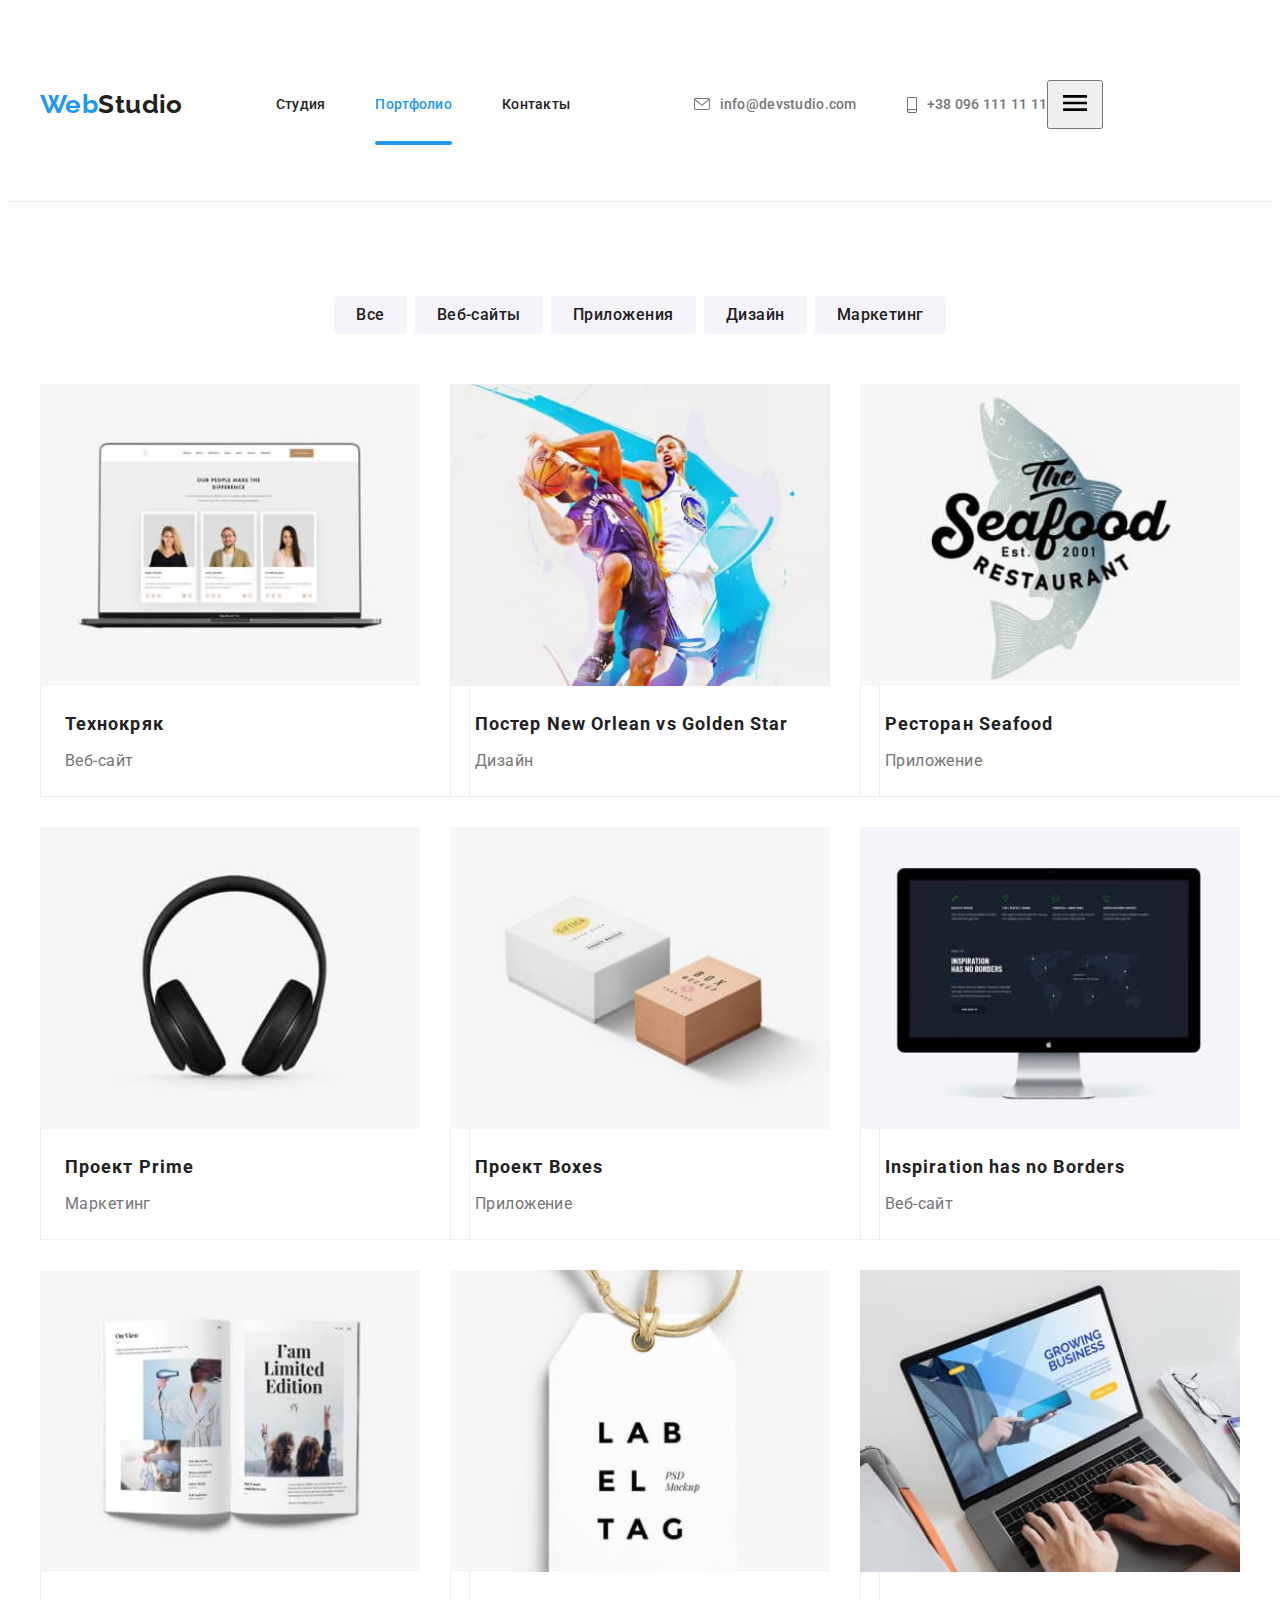
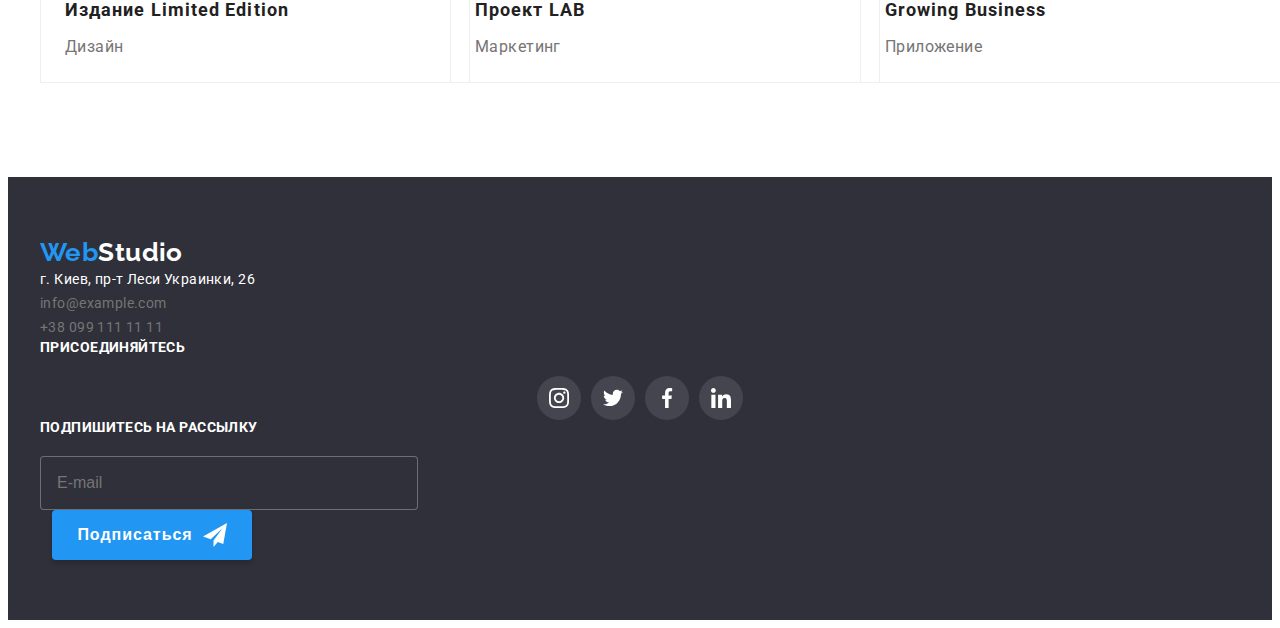
==== commit 9641d1e5: "add mob-menu" ====
--- a/portfolio.html
+++ b/portfolio.html
@@ -13,7 +13,7 @@
     <link rel="stylesheet" href="./css/main.min.css">
 </head>
 <body>
-    <!-- <header class="header">
+    <header class="header">
         <div class="container nav">
             <a href="./index.html" class="logo logo--dark logo__header"><span class="logo__span">Web</span>Studio</a>
             <nav>
@@ -33,8 +33,39 @@
                         <use href="./images/symbol-defs.svg#icon-smartphone">
                         </use></svg>+38 096 111 11 11</a></li>
             </ul>
+            <button type="button" class="menu-open-btn"><svg class="" width="40" height="40">
+                <use href="./images/symbol-defs.svg#icon-menu-open">
+                </use></svg></button>
+            <div class="mob-menu is-hidden">
+                <div class="mob-menu__top">
+                    <button type="button" class="menu-close-btn"><svg class="" width="40" height="40">
+                        <use href="./images/symbol-defs.svg#icon-close">
+                        </use></svg></button>
+                    <nav>
+                        <ul class="mob-menu__list">
+                            <li class="mob-menu__item"><a href=""  class="mob-menu__link">Студия</a></li>
+                            <li class="mob-menu__item"><a href="./portfolio.html"   class="mob-menu__link">Портфолио</a></li>
+                            <li class="mob-menu__item"><a href=""   class="mob-menu__link">Контакты</a></li>
+                        </ul>
+                    </nav>
+                </div>
+                <div class="mob-menu__bottom">
+                    <ul class="mob-menu-contacts__list">
+                        <li class="mob-menu-contacts__item"><a href="tel:+380961111111" class="mob-menu-contacts__tel">
+                            +38 096 111 11 11</a></li>
+                        <li class="mob-menu-contacts__item"><a href="mailto:info@devstudio.com" class="mob-menu-contacts__mail">
+                            info@devstudio.com</a></li>
+                    </ul>
+                    <ul class="mob-menu-socials">
+                        <li class="mob-menu-socials__item"><a href="" class="mob-menu-socials__link">Instagram</a></li>
+                        <li class="mob-menu-socials__item"><a href="" class="mob-menu-socials__link">Twitter</a></li>
+                        <li class="mob-menu-socials__item"><a href="" class="mob-menu-socials__link">Facebook</a></li>
+                        <li class="mob-menu-socials__item"><a href="" class="mob-menu-socials__link">LinkedIn</a></li>
+                    </ul>
+                </div>
+            </div>
         </div>
-    </header> -->
+    </header>
     <main>
         <section class="portfolio">
         <div class="container">
@@ -396,5 +427,6 @@
             </div>
         </div>
     </footer>
+    <script src="./js/menu.js"></script>
 </body>
 </html>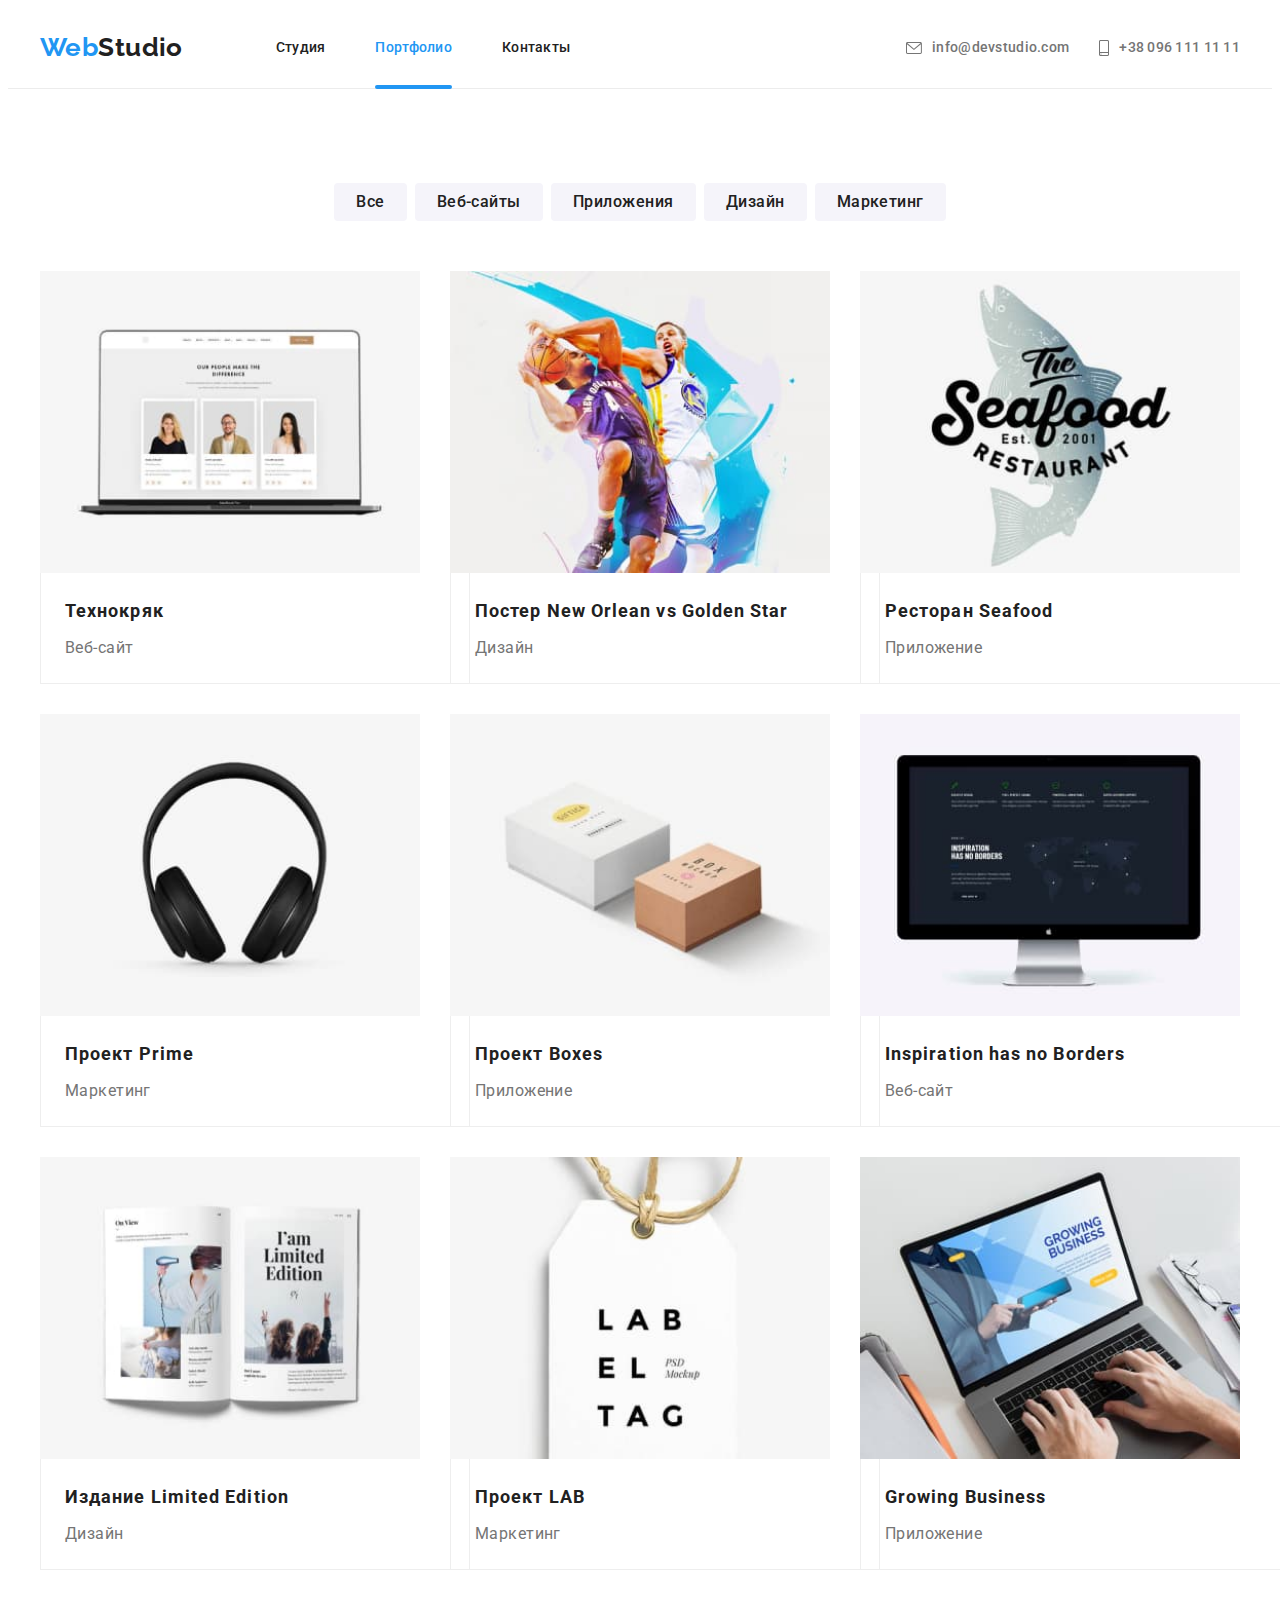
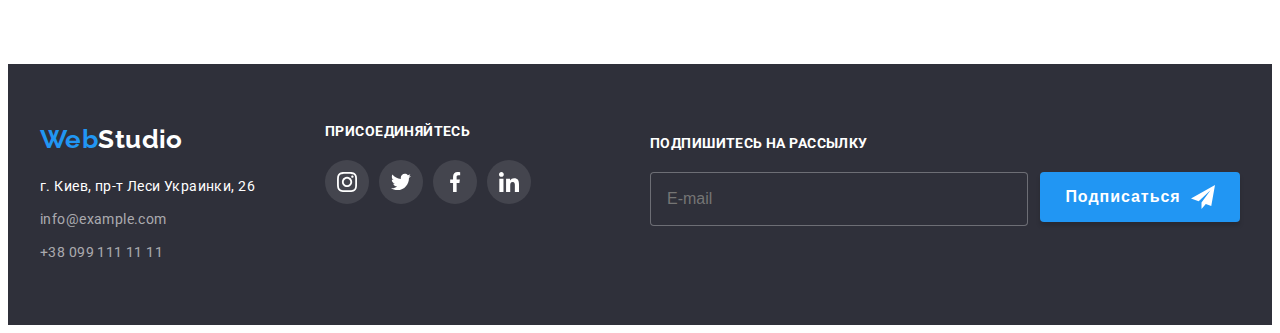
==== commit f6ca17d5: "final corrections" ====
--- a/portfolio.html
+++ b/portfolio.html
@@ -43,7 +43,7 @@
                         </use></svg></button>
                     <nav>
                         <ul class="mob-menu__list">
-                            <li class="mob-menu__item"><a href=""  class="mob-menu__link">Студия</a></li>
+                            <li class="mob-menu__item"><a href="./index.html"  class="mob-menu__link">Студия</a></li>
                             <li class="mob-menu__item"><a href="./portfolio.html"   class="mob-menu__link">Портфолио</a></li>
                             <li class="mob-menu__item"><a href=""   class="mob-menu__link">Контакты</a></li>
                         </ul>
@@ -385,15 +385,15 @@
             <div class="footer__item">
                 <a href="./index.html" class="logo logo--light logo__footer"><span class="logo__span">Web</span>Studio</a></li>
                 <address>
-                <ul class="footer__contacts">
-                    <li><a href="https://goo.gl/maps/pPcLnvjaUrZ2ZYLMA" 
-                            target="_blank" 
-                            rel="noopener nofollow"
-                            class="address">
-                        г. Киев, пр-т Леси Украинки, 26</a></li>
-                    <li><a href="mailto:info@example.com" class="address contacts--footer">info@example.com</a></li>
-                    <li><a href="tel:+380991111111" class="address contacts--footer">+38 099 111 11 11</a></li>
-                </ul>
+                    <ul class="footer__contacts">
+                        <li><a href="https://goo.gl/maps/pPcLnvjaUrZ2ZYLMA" 
+                                target="_blank" 
+                                rel="noopener nofollow"
+                                class="address">
+                            г. Киев, пр-т Леси Украинки, 26</a></li>
+                        <li class="footer__contacts__item"><a href="mailto:info@example.com" class="contacts--footer address">info@example.com</a></li>
+                        <li class="footer__contacts__item"><a href="tel:+380991111111" class="contacts--footer address">+38 099 111 11 11</a></li>
+                    </ul>
                 </address></div>
             <div class="footer__item">
                 <p class="footer-title">Присоединяйтесь</p>
--- a/css/main.min.css
+++ b/css/main.min.css
@@ -1 +1 @@
-:root{--primary-text-color:#212121;--secondary-text-color:#757575;--white-text-color: #FFFFFF;--accent-color:#2196F3;--secondary-accent-color:#FFFFFF;--primary-bg-color: #FFFFFF;--bg-accent-color:#2F303A;--pf-btn-color: #F5F4FA;--features-icon-box-color:#F5F4FA;--primary-social-icon-fill: #AFB1B8;--secondary-social-icon-fill:#FFFFFF;--clients-icon-fill: #AFB1B8;--clients-icon-fill-hf:#2196F3;--animation-duration: 250ms;--animation-timing-function: cubic-bezier(0.4, 0, 0.2, 1)}.visually-hidden{position:absolute;width:1px;height:1px;margin:-1px;border:0;padding:0;white-space:nowrap;clip-path:inset(100%);clip:rect(0 0 0 0);overflow:hidden}p,h1,h2,h3,h4,h5,h6{margin:0}ul,ol{margin:0;padding-left:0;list-style:none}button{cursor:pointer}a{text-decoration:none}img{display:block;max-width:100%;height:auto;width:100%}body{font-family:"Roboto",sans-serif;background-color:var(--primary-bg-color);color:var(--primary-text-color);font-size:14px;letter-spacing:.03em}.container{width:100%;margin:0 auto;padding-left:15px;padding-right:15px}@media screen and (min-width: 480px){.container{width:480px}}@media screen and (min-width: 768px){.container{width:768px}}@media screen and (min-width: 1200px){.container{width:1200px}}.title{margin-bottom:30px;font-weight:700;font-size:28px;line-height:1.18;text-align:center;color:var(--primary-text-color)}@media screen and (min-width: 1200px){.title{margin-bottom:50px;font-size:36px;line-height:1.16}}.logo{font-family:"Raleway",sans-serif;font-weight:700;font-size:26px;line-height:1.19}.logo__span{color:var(--accent-color)}.logo--dark{color:var(--primary-text-color)}.logo--light{color:var(--secondary-accent-color)}.socials{display:flex;flex-wrap:wrap;gap:10px;justify-content:center}.socials__item{width:44px;height:44px}.socials__link{width:100%;height:100%;border-radius:50%;background-color:inherit;color:var(--primary-social-icon-fill);display:flex;align-items:center;justify-content:center;transition-property:background-color,color;transition-duration:var(--animation-duration);transition-timing-function:var(--animation-timing-function)}.socials__link:hover,.socials__link:focus{background-color:var(--accent-color);color:var(--primary-bg-color)}.socials__icon{fill:currentColor}.icon--footer-style{background-color:rgba(255,255,255,.1);color:var(--secondary-social-icon-fill)}.contacts__list{display:flex;margin-left:auto}.contacts__item:nth-child(n+2){margin-left:50px}.contacts__link{display:flex;align-items:center;justify-content:center;padding-top:32px;padding-bottom:32px;transition-property:color;transition-duration:var(--animation-duration);transition-timing-function:var(--animation-timing-function);font-weight:500;line-height:1.14;letter-spacing:.02em;color:var(--secondary-text-color);text-decoration:none}.contacts__link:hover,.contacts__link:focus{color:var(--accent-color)}.contacts__icon{display:block;margin-right:10px;fill:currentColor}.hero{background-size:cover;margin-left:auto;margin-right:auto;background-color:var(--bg-accent-color);background-image:linear-gradient(rgba(47, 48, 58, 0.4), rgba(47, 48, 58, 0.4)),url(../images/hero-mobile-bg-img.jpg);background-repeat:no-repeat;background-position:50% 50%;padding-top:118px;padding-bottom:118px}@media(min-device-pixel-ratio: 2),(min-resolution: 192dpi),(min-resolution: 2dppx){.hero{background-image:linear-gradient(rgba(47, 48, 58, 0.4), rgba(47, 48, 58, 0.4)),url(../images/hero-mobile-x2-bg-img.jpg)}}@media screen and (min-width: 768px){.hero{background-image:linear-gradient(rgba(47, 48, 58, 0.4), rgba(47, 48, 58, 0.4)),url(../images/hero-tablet-bg-img.jpg)}}@media screen and (min-width: 768px)and (min-device-pixel-ratio: 2),screen and (min-width: 768px)and (min-resolution: 192dpi),screen and (min-width: 768px)and (min-resolution: 2dppx){.hero{background-image:linear-gradient(rgba(47, 48, 58, 0.4), rgba(47, 48, 58, 0.4)),url(../images/hero-tablet-x2-bg-img.jpg)}}@media screen and (min-width: 1200px){.hero{padding-top:200px;padding-bottom:200px;background-image:linear-gradient(rgba(47, 48, 58, 0.4), rgba(47, 48, 58, 0.4)),url(../images/hero-bg-img.jpg)}}@media screen and (min-width: 1200px)and (min-device-pixel-ratio: 2),screen and (min-width: 1200px)and (min-resolution: 192dpi),screen and (min-width: 1200px)and (min-resolution: 2dppx){.hero{background-image:linear-gradient(rgba(47, 48, 58, 0.4), rgba(47, 48, 58, 0.4)),url(../images/hero-x2-bg-img.jpg)}}.hero__title{font-weight:900;font-size:26px;line-height:1.62;text-align:center;letter-spacing:.06em;text-transform:uppercase;color:var(--secondary-accent-color);max-width:360px;margin:0 auto}@media screen and (min-width: 1200px){.hero__title{font-size:44px;line-height:1.36;max-width:696px}}.hero__btn{font-family:inherit;font-weight:700;font-size:16px;line-height:1.88;align-items:center;text-align:center;letter-spacing:.06em;background-color:var(--accent-color);color:var(--secondary-accent-color);min-width:200px;box-shadow:0px 4px 4px rgba(0,0,0,.15);border:none;border-radius:4px;margin:30px auto 0 auto;display:block;padding:10px 32px;transition-property:background-color;transition-duration:var(--animation-duration);transition-timing-function:var(--animation-timing-function)}.hero__btn:hover,.hero__btn:focus{background-color:#188ce8}.features{padding-bottom:60px;padding-top:60px}@media screen and (min-width: 1200px){.features{padding-bottom:94px;padding-top:94px}}.features__list{display:flex;flex-wrap:wrap;gap:30px}.features__item{width:100%}@media screen and (min-width: 768px){.features__item{width:calc((100% - 30px)/2)}}@media screen and (min-width: 1200px){.features__item{width:calc((100% - 90px)/4)}}.features__icon{margin-bottom:30px;width:100%;height:120px;background-color:var(--features-icon-box-color);border-radius:4px;display:flex;align-items:center;justify-content:center}.features__description{margin-bottom:10px;font-weight:700;font-size:14px;line-height:1.14;text-transform:uppercase;color:var(--primary-text-color)}@media screen and (max-width: 767px){.features__description{display:flex;justify-content:center}}.features__text{font-weight:400;line-height:1.71;color:var(--secondary-text-color)}.about{padding-bottom:94px}@media screen and (max-width: 1199px){.about{display:none}}.about__list{display:flex;justify-content:center}.about__item{display:flex;justify-content:center;position:relative}.about__item:not(:last-child){margin-right:30px}.about__text{position:absolute;bottom:0;left:0;width:100%;height:70px;background-color:rgba(47,48,58,.8);display:flex;justify-content:center;align-items:center;font-weight:700;line-height:1.14;text-align:center;text-transform:uppercase;color:var(--secondary-accent-color)}.team{background-color:#f5f4fa;padding-bottom:60px;padding-top:60px}@media screen and (min-width: 1200px){.team{padding-bottom:94px;padding-top:94px}}.team__cards{display:flex;flex-wrap:wrap;gap:30px}.person{width:100%;box-shadow:0px 1px 3px rgba(0,0,0,.12),0px 1px 1px rgba(0,0,0,.14),0px 2px 1px rgba(0,0,0,.2);border-radius:0px 0px 4px 4px;background-color:var(--primary-bg-color)}@media screen and (min-width: 768px){.person{width:calc((100% - 30px)/2)}}@media screen and (min-width: 1200px){.person{width:calc((100% - 90px)/4)}}.person__information{padding-top:30px;padding-bottom:24px}@media screen and (min-width: 1200px){.person__information{padding-bottom:30px}}.person__name{margin-bottom:10px;font-weight:500;font-size:16px;line-height:1.18;text-align:center;color:var(--primary-text-color)}.person__position{margin-bottom:16px;font-weight:400;font-size:16px;line-height:1.18;text-align:center;color:var(--secondary-text-color)}.clients{padding-bottom:60px;padding-top:60px}@media screen and (min-width: 1200px){.clients{padding-bottom:94px;padding-top:94px}}.clients__list{display:flex;flex-wrap:wrap;gap:30px}.clients__item{width:calc((100% - 30px)/2)}@media screen and (min-width: 768px){.clients__item{width:calc((100% - 60px)/3)}}@media screen and (min-width: 1200px){.clients__item{width:calc((100% - 150px)/6)}}.clients__link{display:flex;justify-content:center;align-items:center;width:100%;height:92px;border:1px solid var(--clients-icon-fill);border-radius:4px;color:var(--clients-icon-fill);transition-property:color,border-color;transition-duration:var(--animation-duration);transition-timing-function:var(--animation-timing-function)}.clients__link:hover,.clients__link:focus{color:var(--clients-icon-fill-hf);border-color:var(--clients-icon-fill-hf)}.clients__icon{fill:currentColor}.backdrop{position:fixed;opacity:1;top:0;left:0;width:100%;height:100%;background-color:rgba(0,0,0,.2);transition-property:opacity;transition-duration:var(--animation-duration);transition-timing-function:var(--animation-timing-function)}.is-hidden{opacity:0;pointer-events:none}.modal{padding:40px;position:absolute;top:50%;left:50%;transform:translate(-50%, -50%);min-height:581px;width:528px;background-color:var(--primary-bg-color);border-radius:4px;transition-duration:var(--animation-duration);transition-timing-function:var(--animation-timing-function)}.close-btn{position:absolute;top:8px;right:8px;display:flex;align-items:center;justify-content:center;width:30px;height:30px;border-radius:50%;border:1px solid rgba(0,0,0,.1);background-color:var(--secondary-accent-color);transition-property:color;transition-duration:var(--animation-duration);transition-timing-function:var(--animation-timing-function)}.close-btn:hover,.close-btn:focus{color:var(--accent-color)}.icon-close{fill:currentColor}.modal-title{margin-bottom:12px;font-weight:700;font-size:20px;line-height:1.15;text-align:center}.modal-form{display:flex;flex-direction:column}.modal-label{margin-bottom:10px;font-weight:400;font-size:14px;line-height:1.14;letter-spacing:.01em;color:var(--secondary-text-color)}.input-wrapper{position:relative}.modal-input{margin-top:4px;padding-left:42px;width:448px;height:40px;border:1px solid rgba(33,33,33,.2);border-radius:4px;transition-property:border-color;transition-duration:var(--animation-duration);transition-timing-function:var(--animation-timing-function)}.modal-input:focus{border-color:var(--accent-color);outline:none}.modal-input:focus+.icon-modal{fill:var(--accent-color)}.icon-modal{position:absolute;left:12px;top:15px;transition:fill var(--animation-duration) var(--animation-timing-function)}.modal-textarea{margin-top:4px;width:448px;height:120px;padding:12px 16px;border:1px solid rgba(33,33,33,.2);border-radius:4px;resize:none;font-weight:400;font-size:14px;line-height:1.14;letter-spacing:.01em;color:rgba(117,117,117,.5);transition-property:border-color;transition-duration:var(--animation-duration);transition-timing-function:var(--animation-timing-function)}.modal-textarea:focus{border-color:var(--accent-color);outline:none}.checkbox{margin-left:24px}.modal-checkbox:checked+.agreement-text span{background-color:var(--accent-color);border:none}.agreement-text span{margin-right:7px;display:flex;align-items:center;justify-content:center;width:16px;height:15px;border:2px solid var(--primary-text-color);border-radius:3px}.agreement-text span:hover{border:2px solid var(--accent-color)}.icon-check{width:100%;height:100%;fill:var(--primary-bg-color)}.agreement-text{display:flex;justify-content:center;align-items:center;font-weight:400;font-size:14px;line-height:1.71;color:var(--secondary-text-color)}.agreement-link{margin-left:2px;text-decoration-line:underline;color:var(--accent-color)}.submit{margin:30px auto 0px auto;min-width:200px;min-height:50px;padding:10px 55px;font-weight:700;font-size:16px;line-height:1.88;display:flex;justify-content:center;align-items:center;text-align:center;letter-spacing:.06em;color:var(--white-text-color);background:var(--accent-color);border-radius:4px;border:none;transition-property:box-shadow;transition-duration:var(--animation-duration);transition-timing-function:var(--animation-timing-function)}.submit:hover,.submit:focus{box-shadow:0px 4px 4px rgba(0,0,0,.15)}.portfolio{padding-bottom:60px;padding-top:60px}@media screen and (min-width: 1200px){.portfolio{padding-bottom:94px;padding-top:94px}}.portfolio-nav{display:flex;flex-wrap:wrap;gap:8px}@media screen and (min-width: 768px){.portfolio-nav{justify-content:center}}@media screen and (max-width: 767px){.portfolio-nav{margin-bottom:40px}}@media screen and (min-width: 768px)and (max-width: 1199px){.portfolio-nav{margin-bottom:30px}}@media screen and (min-width: 1200px){.portfolio-nav{margin-bottom:50px}}.portfolio-nav__btn{font-family:inherit;font-weight:500;font-size:16px;line-height:1.62;text-align:center;letter-spacing:.03em;background-color:var(--pf-btn-color);color:var(--primary-text-color);border-radius:4px;border:none;display:block;padding:6px 22px;transition-property:background-color,color,box-shadow;transition-duration:var(--animation-duration);transition-timing-function:var(--animation-timing-function)}.portfolio-nav__btn:hover,.portfolio-nav__btn:focus{background-color:var(--accent-color);color:var(--secondary-accent-color);box-shadow:0px 3px 1px rgba(0,0,0,.1),0px 1px 2px rgba(0,0,0,.08),0px 2px 2px rgba(0,0,0,.12)}.portfolio__list{display:flex;flex-wrap:wrap;gap:30px}.portfolio__item{width:100%;transition-property:box-shadow;transition-duration:var(--animation-duration);transition-timing-function:var(--animation-timing-function)}@media screen and (min-width: 768px){.portfolio__item{width:calc((100% - 30px)/2)}}@media screen and (min-width: 1200px){.portfolio__item{width:calc((100% - 60px)/3)}}.portfolio__card{width:100%;padding-top:20px;padding-bottom:20px;padding-left:24px;padding-right:24px;border:1px solid #eee;border-top:none}.portfolio__title{margin-bottom:4px;font-weight:700;font-size:18px;line-height:2;letter-spacing:.06em;color:var(--primary-text-color)}.portfolio__text{font-weight:400;font-size:16px;line-height:1.88;color:var(--secondary-text-color)}.portfolio__thumb{width:100%;position:relative;overflow:hidden}.portfolio__overlay{position:absolute;top:0;left:0;width:100%;height:100%;padding:63px 24px;display:flex;align-items:center;justify-content:center;font-weight:400;font-size:18px;line-height:1.56;color:var(--white-text-color);background-color:rgba(32,148,243,.9);transform:translateY(100%);transition:transform 250ms cubic-bezier(0.4, 0, 0.2, 1)}.portfolio__link:hover,.portfolio__link:focus{box-shadow:0px 1px 1px rgba(0,0,0,.12),0px 4px 4px rgba(0,0,0,.06),1px 4px 6px rgba(0,0,0,.16)}.portfolio__link:focus .portfolio__overlay,.portfolio__link:hover .portfolio__overlay{transform:translateY(0)}.header{border-bottom:1px solid #ececec}.logo__header{display:block;padding-top:24px;padding-bottom:25px;margin-right:93px}.nav{display:flex;align-items:center}.nav__list{display:flex}.nav__item:nth-child(n+2){margin-left:50px}.nav__link{display:block;font-weight:500;line-height:1.14;letter-spacing:.02em;color:var(--primary-text-color);text-decoration:none;padding-top:32px;padding-bottom:32px;transition-property:color;transition-duration:var(--animation-duration);transition-timing-function:var(--animation-timing-function)}.nav__link:hover,.nav__link:focus{color:var(--accent-color)}.current{color:var(--accent-color);text-decoration:none;position:relative}.current::after{content:"";position:absolute;left:0;bottom:-1px;width:100%;height:4px;background:var(--accent-color);border-radius:2px}.footer{background-color:var(--bg-accent-color);padding-top:60px;padding-bottom:60px}.footer__list{display:flex;flex-direction:column;justify-content:center;gap:60px}@media screen and (min-width: 768px){.footer__list{display:flex;flex-wrap:wrap;justify-content:center;width:calc((100% - 60px)/2)}}@media screen and (min-width: 1200px){.footer__list{display:flex;align-items:baseline}}.footer__item{display:block;justify-content:center;width:100%}.footer-contacts{margin-top:20px}.address{font-style:normal;font-weight:400;font-size:14px;line-height:1.71;color:var(--secondary-accent-color);text-decoration:none;transition-property:color,border-color;transition-duration:var(--animation-duration);transition-timing-function:var(--animation-timing-function)}.address:hover,.address:focus{color:var(--accent-color)}.contacts--footer{margin-top:8px;color:var(--secondary-text-color)}@media screen and (min-width: 1200px){.contacts--footer{margin-top:9px}}.footer-title{margin-bottom:20px;width:100%;font-weight:700;line-height:1.14;text-transform:uppercase;color:var(--secondary-accent-color)}.subscribe-input{margin-bottom:20px;width:100%;height:50px;border:1px solid rgba(255,255,255,.3);border-radius:4px;background-color:var(--bg-accent-color);padding-left:16px;font-weight:400;font-size:16px;line-height:1.25;color:var(--white-text-color);transform:border-color var(--animation-duration) var(--animation-timing-function)}.subscribe-input:hover,.subscribe-input:focus{border-color:var(--accent-color)}@media screen and (min-width: 768px){.subscribe-input{width:450px}}@media screen and (min-width: 1200px){.subscribe-input{width:358px;margin-bottom:0}}.subscribe-btn{width:200px;height:50px;background:var(--accent-color);box-shadow:0px 4px 4px rgba(0,0,0,.15);border-radius:4px;border:none;font-weight:700;font-size:16px;line-height:1.88;display:flex;align-items:center;text-align:center;justify-content:center;letter-spacing:.06em;color:var(--white-text-color);transform:background-color var(--animation-duration) var(--animation-timing-function)}.subscribe-btn:hover,.subscribe-btn:focus{background-color:#188ce8}@media screen and (min-width: 1200px){.subscribe-btn{margin-left:12px;margin-right:0px}}.subscribe-icon{margin-left:10px}/*# sourceMappingURL=main.min.css.map */+:root{--primary-text-color:#212121;--secondary-text-color:#757575;--white-text-color: #FFFFFF;--accent-color:#2196F3;--secondary-accent-color:#FFFFFF;--primary-bg-color: #FFFFFF;--bg-accent-color:#2F303A;--pf-btn-color: #F5F4FA;--features-icon-box-color:#F5F4FA;--primary-social-icon-fill: #AFB1B8;--secondary-social-icon-fill:#FFFFFF;--clients-icon-fill: #AFB1B8;--clients-icon-fill-hf:#2196F3;--animation-duration: 250ms;--animation-timing-function: cubic-bezier(0.4, 0, 0.2, 1)}.visually-hidden{position:absolute;width:1px;height:1px;margin:-1px;border:0;padding:0;white-space:nowrap;clip-path:inset(100%);clip:rect(0 0 0 0);overflow:hidden}p,h1,h2,h3,h4,h5,h6{margin:0}ul,ol{margin:0;padding-left:0;list-style:none}button{cursor:pointer}a{text-decoration:none}img{display:block;max-width:100%;height:auto;width:100%}body{font-family:"Roboto",sans-serif;background-color:var(--primary-bg-color);color:var(--primary-text-color);font-size:14px;letter-spacing:.03em}.container{width:100%;margin:0 auto;padding-left:15px;padding-right:15px}@media screen and (min-width: 480px){.container{width:480px}}@media screen and (min-width: 768px){.container{width:768px}}@media screen and (min-width: 1200px){.container{width:1200px}}.title{margin-bottom:30px;font-weight:700;font-size:28px;line-height:1.18;text-align:center;color:var(--primary-text-color)}@media screen and (min-width: 1200px){.title{margin-bottom:50px;font-size:36px;line-height:1.16}}.logo{font-family:"Raleway",sans-serif;font-weight:700;font-size:26px;line-height:1.19}.logo__span{color:var(--accent-color)}.logo--dark{color:var(--primary-text-color)}.logo--light{color:var(--secondary-accent-color)}.socials{display:flex;flex-wrap:wrap;gap:10px;justify-content:center}.socials__item{width:44px;height:44px}.socials__link{width:100%;height:100%;border-radius:50%;background-color:inherit;color:var(--primary-social-icon-fill);display:flex;align-items:center;justify-content:center;transition-property:background-color,color;transition-duration:var(--animation-duration);transition-timing-function:var(--animation-timing-function)}.socials__link:hover,.socials__link:focus{background-color:var(--accent-color);color:var(--primary-bg-color)}.socials__icon{fill:currentColor}.icon--footer-style{background-color:rgba(255,255,255,.1);color:var(--secondary-social-icon-fill)}.contacts__list{display:none}@media screen and (min-width: 768px){.contacts__list{display:block;margin-left:84px}}@media screen and (min-width: 1200px){.contacts__list{display:flex;margin-left:auto}}.contacts__item:not(:last-child){margin-bottom:10px}@media screen and (min-width: 1200px){.contacts__item:not(:last-child){margin:0 30px 0 0}}.contacts__link{display:flex;align-items:center;justify-content:start;transition-property:color;transition-duration:var(--animation-duration);transition-timing-function:var(--animation-timing-function);font-weight:500;font-size:12px;line-height:1.16;letter-spacing:.02em;color:var(--secondary-text-color);text-decoration:none}.contacts__link:hover,.contacts__link:focus{color:var(--accent-color)}@media screen and (min-width: 1200px){.contacts__link{padding-top:32px;padding-bottom:32px;font-size:14px;line-height:1.14}}.contacts__icon{display:block;margin-right:10px;fill:currentColor}.hero{background-size:cover;margin-left:auto;margin-right:auto;background-color:var(--bg-accent-color);background-image:linear-gradient(rgba(47, 48, 58, 0.4), rgba(47, 48, 58, 0.4)),url(../images/hero-mobile-bg-img.jpg);background-repeat:no-repeat;background-position:50% 50%;padding-top:118px;padding-bottom:118px}@media(min-device-pixel-ratio: 2),(min-resolution: 192dpi),(min-resolution: 2dppx){.hero{background-image:linear-gradient(rgba(47, 48, 58, 0.4), rgba(47, 48, 58, 0.4)),url(../images/hero-mobile-x2-bg-img.jpg)}}@media screen and (min-width: 768px){.hero{background-image:linear-gradient(rgba(47, 48, 58, 0.4), rgba(47, 48, 58, 0.4)),url(../images/hero-tablet-bg-img.jpg)}}@media screen and (min-width: 768px)and (min-device-pixel-ratio: 2),screen and (min-width: 768px)and (min-resolution: 192dpi),screen and (min-width: 768px)and (min-resolution: 2dppx){.hero{background-image:linear-gradient(rgba(47, 48, 58, 0.4), rgba(47, 48, 58, 0.4)),url(../images/hero-tablet-x2-bg-img.jpg)}}@media screen and (min-width: 1200px){.hero{padding-top:200px;padding-bottom:200px;background-image:linear-gradient(rgba(47, 48, 58, 0.4), rgba(47, 48, 58, 0.4)),url(../images/hero-bg-img.jpg)}}@media screen and (min-width: 1200px)and (min-device-pixel-ratio: 2),screen and (min-width: 1200px)and (min-resolution: 192dpi),screen and (min-width: 1200px)and (min-resolution: 2dppx){.hero{background-image:linear-gradient(rgba(47, 48, 58, 0.4), rgba(47, 48, 58, 0.4)),url(../images/hero-x2-bg-img.jpg)}}.hero__title{font-weight:900;font-size:26px;line-height:1.62;text-align:center;letter-spacing:.06em;text-transform:uppercase;color:var(--secondary-accent-color);max-width:360px;margin:0 auto}@media screen and (min-width: 1200px){.hero__title{font-size:44px;line-height:1.36;max-width:696px}}.hero__btn{font-family:inherit;font-weight:700;font-size:16px;line-height:1.88;align-items:center;text-align:center;letter-spacing:.06em;background-color:var(--accent-color);color:var(--secondary-accent-color);min-width:200px;box-shadow:0px 4px 4px rgba(0,0,0,.15);border:none;border-radius:4px;margin:30px auto 0 auto;display:block;padding:10px 32px;transition-property:background-color;transition-duration:var(--animation-duration);transition-timing-function:var(--animation-timing-function)}.hero__btn:hover,.hero__btn:focus{background-color:#188ce8}.features{padding-bottom:60px;padding-top:60px}@media screen and (min-width: 1200px){.features{padding-bottom:94px;padding-top:94px}}.features__list{display:flex;flex-wrap:wrap;gap:30px}.features__item{width:100%}@media screen and (min-width: 768px){.features__item{width:calc((100% - 30px)/2)}}@media screen and (min-width: 1200px){.features__item{width:calc((100% - 90px)/4)}}.features__icon{margin-bottom:30px;width:100%;height:120px;background-color:var(--features-icon-box-color);border-radius:4px;display:flex;align-items:center;justify-content:center}.features__description{margin-bottom:10px;font-weight:700;font-size:14px;line-height:1.14;text-transform:uppercase;color:var(--primary-text-color)}@media screen and (max-width: 767px){.features__description{display:flex;justify-content:center}}.features__text{font-weight:400;line-height:1.71;color:var(--secondary-text-color)}.about{padding-bottom:94px}@media screen and (max-width: 1199px){.about{display:none}}.about__list{display:flex;justify-content:center}.about__item{display:flex;justify-content:center;position:relative}.about__item:not(:last-child){margin-right:30px}.about__text{position:absolute;bottom:0;left:0;width:100%;height:70px;background-color:rgba(47,48,58,.8);display:flex;justify-content:center;align-items:center;font-weight:700;line-height:1.14;text-align:center;text-transform:uppercase;color:var(--secondary-accent-color)}.team{background-color:#f5f4fa;padding-bottom:60px;padding-top:60px}@media screen and (min-width: 1200px){.team{padding-bottom:94px;padding-top:94px}}.team__cards{display:flex;flex-wrap:wrap;gap:30px}.person{width:100%;box-shadow:0px 1px 3px rgba(0,0,0,.12),0px 1px 1px rgba(0,0,0,.14),0px 2px 1px rgba(0,0,0,.2);border-radius:0px 0px 4px 4px;background-color:var(--primary-bg-color)}@media screen and (min-width: 768px){.person{width:calc((100% - 30px)/2)}}@media screen and (min-width: 1200px){.person{width:calc((100% - 90px)/4)}}.person__information{padding-top:30px;padding-bottom:24px}@media screen and (min-width: 1200px){.person__information{padding-bottom:30px}}.person__name{margin-bottom:10px;font-weight:500;font-size:16px;line-height:1.18;text-align:center;color:var(--primary-text-color)}.person__position{margin-bottom:16px;font-weight:400;font-size:16px;line-height:1.18;text-align:center;color:var(--secondary-text-color)}.clients{padding-bottom:60px;padding-top:60px}@media screen and (min-width: 1200px){.clients{padding-bottom:94px;padding-top:94px}}.clients__list{display:flex;flex-wrap:wrap;gap:30px}.clients__item{width:calc((100% - 30px)/2)}@media screen and (min-width: 768px){.clients__item{width:calc((100% - 60px)/3)}}@media screen and (min-width: 1200px){.clients__item{width:calc((100% - 150px)/6)}}.clients__link{display:flex;justify-content:center;align-items:center;width:100%;height:92px;border:1px solid var(--clients-icon-fill);border-radius:4px;color:var(--clients-icon-fill);transition-property:color,border-color;transition-duration:var(--animation-duration);transition-timing-function:var(--animation-timing-function)}.clients__link:hover,.clients__link:focus{color:var(--clients-icon-fill-hf);border-color:var(--clients-icon-fill-hf)}.clients__icon{fill:currentColor}.backdrop{position:fixed;opacity:1;top:0;left:0;width:100%;height:100%;background-color:rgba(0,0,0,.2);transition-property:opacity;transition-duration:var(--animation-duration);transition-timing-function:var(--animation-timing-function)}.is-hidden{opacity:0;pointer-events:none}.modal{padding:40px;position:absolute;top:50%;left:50%;transform:translate(-50%, -50%);min-height:609px;width:450px;background-color:var(--primary-bg-color);border-radius:4px;transition-duration:var(--animation-duration);transition-timing-function:var(--animation-timing-function)}@media screen and (min-width: 1200px){.modal{min-height:581px;width:528px}}.close-btn{position:absolute;top:8px;right:8px;display:flex;align-items:center;justify-content:center;width:30px;height:30px;border-radius:50%;border:1px solid rgba(0,0,0,.1);background-color:var(--secondary-accent-color);transition-property:color;transition-duration:var(--animation-duration);transition-timing-function:var(--animation-timing-function)}.close-btn:hover,.close-btn:focus{color:var(--accent-color)}.icon-close{fill:currentColor}.modal-title{margin-bottom:12px;font-weight:700;font-size:20px;line-height:1.5;text-align:center}@media screen and (min-width: 1200px){.modal-title{line-height:1.15}}.modal-form{display:flex;flex-direction:column}.modal-label{margin-bottom:10px;font-weight:400;font-size:12px;line-height:1.16;letter-spacing:.01em;color:var(--secondary-text-color)}.input-wrapper{position:relative}.modal-input{margin-top:4px;padding-left:42px;width:100%;height:40px;border:1px solid rgba(33,33,33,.2);border-radius:4px;transition-property:border-color;transition-duration:var(--animation-duration);transition-timing-function:var(--animation-timing-function)}.modal-input:focus{border-color:var(--accent-color);outline:none}.modal-input:focus+.icon-modal{fill:var(--accent-color)}.icon-modal{position:absolute;left:12px;top:15px;transition:fill var(--animation-duration) var(--animation-timing-function)}.modal-textarea{margin-top:4px;width:100%;height:120px;padding:12px 16px;border:1px solid rgba(33,33,33,.2);border-radius:4px;resize:none;font-weight:400;font-size:14px;line-height:1.14;letter-spacing:.01em;color:rgba(117,117,117,.5);transition-property:border-color;transition-duration:var(--animation-duration);transition-timing-function:var(--animation-timing-function)}.modal-textarea:focus{border-color:var(--accent-color);outline:none}.modal-checkbox:checked+.agreement-text span{background-color:var(--accent-color);border:none}.agreement-text span{margin-right:8px;display:flex;align-items:center;justify-content:center;width:16px;height:15px;border:2px solid var(--primary-text-color);border-radius:3px}.agreement-text span:hover{border:2px solid var(--accent-color)}.icon-check{width:100%;height:100%;fill:var(--primary-bg-color)}.agreement-text{display:flex;justify-content:center;align-items:center;font-weight:400;font-size:12px;line-height:1.16;color:var(--secondary-text-color)}@media screen and (min-width: 1200px){.agreement-text{font-size:14px;line-height:1.71}}.agreement-link{margin-left:2px;text-decoration-line:underline;color:var(--accent-color)}.submit{margin:30px auto 0px auto;min-width:200px;min-height:50px;padding:10px 55px;font-weight:700;font-size:16px;line-height:1.88;display:flex;justify-content:center;align-items:center;text-align:center;letter-spacing:.06em;color:var(--white-text-color);background:var(--accent-color);border-radius:4px;border:none;transition-property:box-shadow;transition-duration:var(--animation-duration);transition-timing-function:var(--animation-timing-function)}.submit:hover,.submit:focus{box-shadow:0px 4px 4px rgba(0,0,0,.15)}.portfolio{padding-bottom:60px;padding-top:60px}@media screen and (min-width: 1200px){.portfolio{padding-bottom:94px;padding-top:94px}}.portfolio-nav{display:flex;flex-wrap:wrap;gap:8px}@media screen and (min-width: 768px){.portfolio-nav{justify-content:center}}@media screen and (max-width: 767px){.portfolio-nav{margin-bottom:40px}}@media screen and (min-width: 768px)and (max-width: 1199px){.portfolio-nav{margin-bottom:30px}}@media screen and (min-width: 1200px){.portfolio-nav{margin-bottom:50px}}.portfolio-nav__btn{font-family:inherit;font-weight:500;font-size:16px;line-height:1.62;text-align:center;letter-spacing:.03em;background-color:var(--pf-btn-color);color:var(--primary-text-color);border-radius:4px;border:none;display:block;padding:6px 22px;transition-property:background-color,color,box-shadow;transition-duration:var(--animation-duration);transition-timing-function:var(--animation-timing-function)}.portfolio-nav__btn:hover,.portfolio-nav__btn:focus{background-color:var(--accent-color);color:var(--secondary-accent-color);box-shadow:0px 3px 1px rgba(0,0,0,.1),0px 1px 2px rgba(0,0,0,.08),0px 2px 2px rgba(0,0,0,.12)}.portfolio__list{display:flex;flex-wrap:wrap;gap:30px}.portfolio__item{width:100%;transition-property:box-shadow;transition-duration:var(--animation-duration);transition-timing-function:var(--animation-timing-function)}@media screen and (min-width: 768px){.portfolio__item{width:calc((100% - 30px)/2)}}@media screen and (min-width: 1200px){.portfolio__item{width:calc((100% - 60px)/3)}}.portfolio__link{display:flex;flex-direction:column;height:100%}.portfolio__link:hover,.portfolio__link:focus{box-shadow:0px 1px 1px rgba(0,0,0,.12),0px 4px 4px rgba(0,0,0,.06),1px 4px 6px rgba(0,0,0,.16)}.portfolio__card{flex-grow:1;width:100%;padding-top:20px;padding-bottom:20px;padding-left:24px;padding-right:24px;border:1px solid #eee;border-top:none}.portfolio__title{margin-bottom:4px;font-weight:700;font-size:18px;line-height:2;letter-spacing:.06em;color:var(--primary-text-color)}.portfolio__text{font-weight:400;font-size:16px;line-height:1.88;color:var(--secondary-text-color)}.portfolio__thumb{width:100%;position:relative;overflow:hidden}.portfolio__overlay{position:absolute;top:0;left:0;width:100%;height:100%;padding:63px 24px;display:flex;align-items:center;justify-content:center;font-weight:400;font-size:18px;line-height:1.56;color:var(--white-text-color);background-color:rgba(32,148,243,.9);transform:translateY(101%);transition:transform 250ms cubic-bezier(0.4, 0, 0.2, 1)}.portfolio__link:focus .portfolio__overlay,.portfolio__link:hover .portfolio__overlay{transform:translateY(0)}.header{border-bottom:1px solid #ececec}.logo__header{display:block;padding-top:16px;padding-bottom:16px}@media screen and (min-width: 768px){.logo__header{padding-top:24px;padding-bottom:25px;margin-right:93px}}.menu-open-btn{display:block;margin-left:auto;border:none;padding:0;background-color:var(--primary-bg-color)}.menu-open-btn:hover,.menu-open-btn:focus{fill:var(--accent-color)}@media screen and (min-width: 768px){.menu-open-btn{display:none}}.nav{display:flex;align-items:center}.nav__list{display:none}@media screen and (min-width: 768px){.nav__list{display:flex}}.nav__item:nth-child(n+2){margin-left:50px}.nav__link{display:block;font-weight:500;line-height:1.14;letter-spacing:.02em;color:var(--primary-text-color);text-decoration:none;padding-top:32px;padding-bottom:32px;transition-property:color;transition-duration:var(--animation-duration);transition-timing-function:var(--animation-timing-function)}.nav__link:hover,.nav__link:focus{color:var(--accent-color)}.current{color:var(--accent-color);text-decoration:none;position:relative}.current::after{content:"";position:absolute;left:0;bottom:-1px;width:100%;height:4px;background:var(--accent-color);border-radius:2px}.footer{background-color:var(--bg-accent-color);width:100%;padding-top:60px;padding-bottom:60px}@media screen and (min-width: 1200px){.footer--adapt{margin-right:auto;margin-left:auto;display:flex;align-items:baseline;justify-content:space-between}}.footer__item{text-align:center}@media screen and (min-width: 1200px){.footer__item{text-align:start}}.footer--tablet{margin-bottom:60px}@media screen and (min-width: 768px){.footer--tablet{display:flex;padding:0 60px;justify-content:space-between}}@media screen and (min-width: 1200px){.footer--tablet{margin-bottom:0;padding:0}}.footer__contacts{margin-top:20px}@media screen and (max-width: 767px){.footer__contacts{margin-bottom:60px}}@media screen and (min-width: 1200px){.footer__contacts{margin-right:70px}}.address{font-style:normal;font-weight:400;font-size:14px;line-height:1.71;color:var(--secondary-accent-color);text-decoration:none;transition-property:color,border-color;transition-duration:var(--animation-duration);transition-timing-function:var(--animation-timing-function)}.address:hover,.address:focus{color:var(--accent-color)}.footer__contacts__item{margin-top:8px}@media screen and (min-width: 1200px){.footer__contacts__item{margin-top:9px}}.contacts--footer{color:rgba(255,255,255,.6)}.footer-title{margin-bottom:20px;width:100%;font-weight:700;line-height:1.14;text-transform:uppercase;color:var(--secondary-accent-color)}@media screen and (min-width: 1200px){.subscribe-form{display:flex}}.subscribe-input{margin-bottom:20px;width:100%;height:50px;border:1px solid rgba(255,255,255,.3);border-radius:4px;background-color:var(--bg-accent-color);padding-left:16px;font-weight:400;font-size:16px;line-height:1.25;color:var(--white-text-color);transform:border-color var(--animation-duration) var(--animation-timing-function)}.subscribe-input:hover,.subscribe-input:focus{border-color:var(--accent-color)}@media screen and (min-width: 768px){.subscribe-input{width:450px}}@media screen and (min-width: 1200px){.subscribe-input{max-width:358px;margin-bottom:0}}.subscribe-btn{margin:0 auto;width:200px;height:50px;background:var(--accent-color);box-shadow:0px 4px 4px rgba(0,0,0,.15);border-radius:4px;border:none;font-weight:700;font-size:16px;line-height:1.88;display:flex;align-items:center;text-align:center;justify-content:center;letter-spacing:.06em;color:var(--white-text-color);transform:background-color var(--animation-duration) var(--animation-timing-function)}.subscribe-btn:hover,.subscribe-btn:focus{background-color:#188ce8}@media screen and (min-width: 1200px){.subscribe-btn{margin-left:12px;margin-right:0px}}.subscribe-icon{margin-left:10px}.mob-menu{position:fixed;top:0;left:0;background-color:var(--primary-bg-color);width:100vw;height:100vh;z-index:1;padding:10px 15px 48px 5px;display:flex;flex-direction:column;justify-content:space-between;height:100%}@media screen and (min-width: 380px){.mob-menu{padding-left:40px}}.menu-close-btn{display:block;margin-left:auto;border:none;padding:0;background-color:var(--primary-bg-color)}.menu-close-btn:hover,.menu-close-btn:focus{fill:var(--accent-color)}.mob-menu__item:not(:last-child){margin-bottom:32px}.mob-menu__link{font-weight:500;font-size:40px;line-height:1.17;letter-spacing:.02em;color:var(--primary-text-color)}.mob-menu__link:hover,.mob-menu__link:focus{color:var(--accent-color)}@media screen and (min-width: 320px){.mob-menu-contacts__item{margin-bottom:64px}}.mob-menu-contacts__item:not(:last-child){margin-bottom:32px}.mob-menu-contacts__tel{font-weight:500;font-size:34px;line-height:1.18;letter-spacing:.02em;color:var(--accent-color)}.mob-menu-contacts__mail{font-weight:500;font-size:24px;line-height:1.16;letter-spacing:.02em;color:var(--secondary-text-color)}.mob-menu-socials{display:flex}.mob-menu-socials__item:not(:last-child){border-right:1px solid rgba(33,33,33,.2)}.mob-menu-socials__link{padding-left:2px;padding-right:2px;font-weight:500;font-size:18px;line-height:1.22;letter-spacing:.02em;color:var(--accent-color)}@media screen and (min-width: 400px){.mob-menu-socials__link{padding-left:10px;padding-right:10px}}/*# sourceMappingURL=main.min.css.map */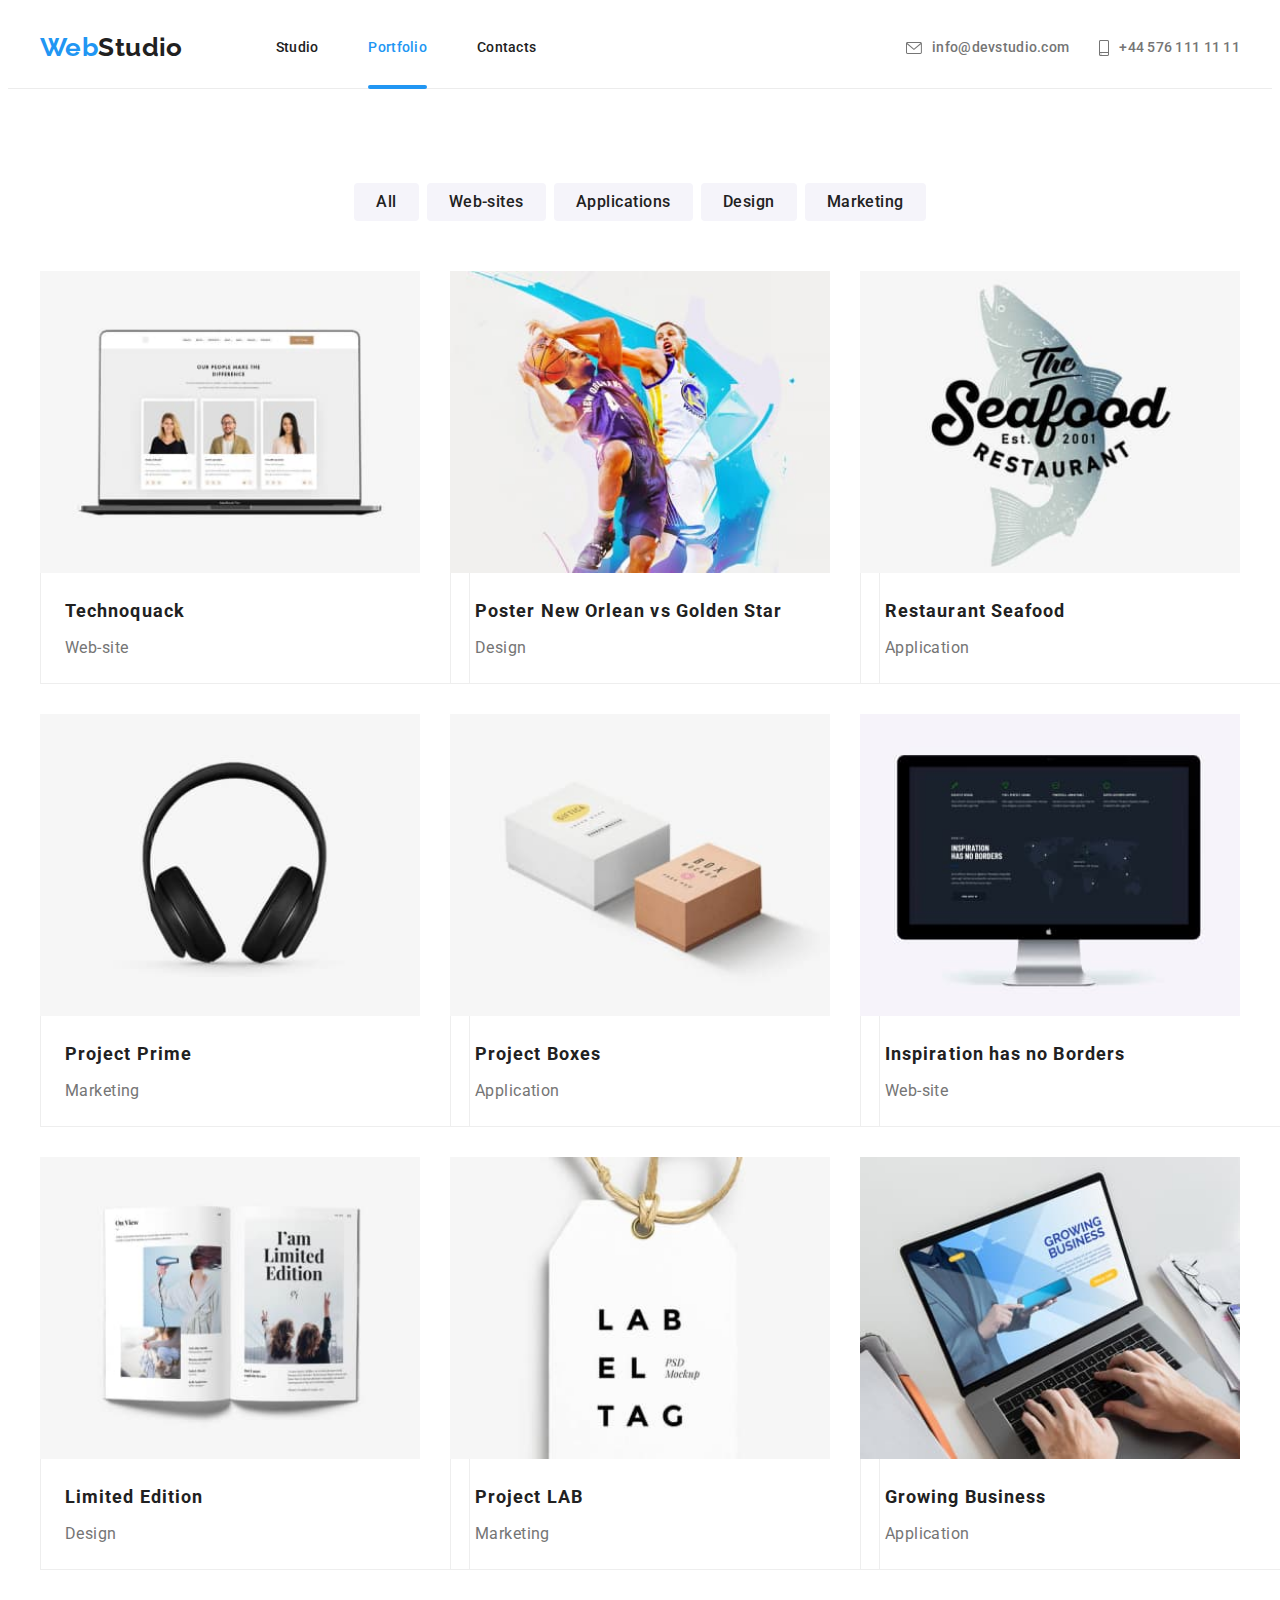
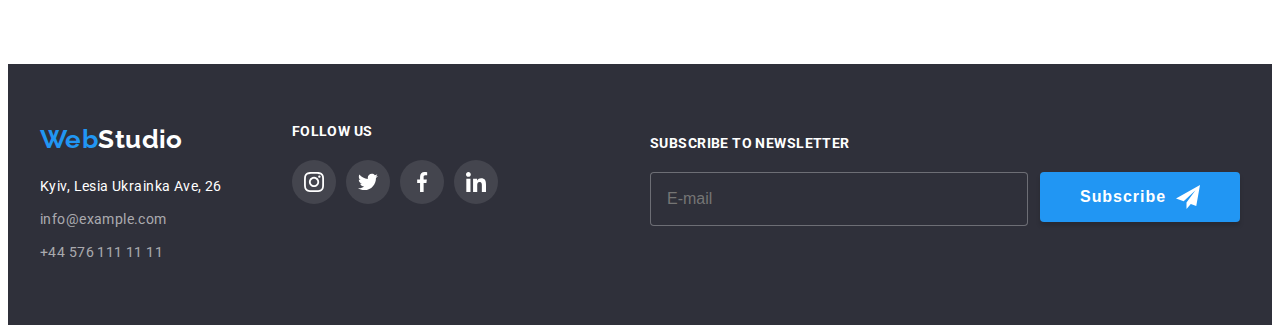
==== commit c713d13a: "refactoring to english" ====
--- a/portfolio.html
+++ b/portfolio.html
@@ -18,9 +18,9 @@
             <a href="./index.html" class="logo logo--dark logo__header"><span class="logo__span">Web</span>Studio</a>
             <nav>
                 <ul class="nav__list">
-                    <li  class="nav__item"><a href="./index.html" class="nav__link">Студия</a></li>
-                    <li  class="nav__item"><a href="" class="nav__link current">Портфолио</a></li>
-                    <li  class="nav__item"><a href=""  class="nav__link">Контакты</a></li>
+                    <li  class="nav__item"><a href="./index.html" class="nav__link">Studio</a></li>
+                    <li  class="nav__item"><a href="" class="nav__link current">Portfolio</a></li>
+                    <li  class="nav__item"><a href=""  class="nav__link">Contacts</a></li>
                 </ul>
             </nav>
             <ul class="contacts__list">
@@ -28,10 +28,10 @@
                     <svg class="contacts__icon" width="16" height="12">
                         <use href="./images/symbol-defs.svg#icon-envelope">
                         </use></svg>info@devstudio.com</a></li>
-                <li class="contacts__item"><a href="tel:+380961111111" class="contacts__link">
+                <li class="contacts__item"><a href="tel:+445761111111" class="contacts__link">
                     <svg class="contacts__icon" width="10" height="16">
                         <use href="./images/symbol-defs.svg#icon-smartphone">
-                        </use></svg>+38 096 111 11 11</a></li>
+                        </use></svg>+44 576 111 11 11</a></li>
             </ul>
             <button type="button" class="menu-open-btn"><svg class="" width="40" height="40">
                 <use href="./images/symbol-defs.svg#icon-menu-open">
@@ -43,16 +43,16 @@
                         </use></svg></button>
                     <nav>
                         <ul class="mob-menu__list">
-                            <li class="mob-menu__item"><a href="./index.html"  class="mob-menu__link">Студия</a></li>
-                            <li class="mob-menu__item"><a href="./portfolio.html"   class="mob-menu__link">Портфолио</a></li>
-                            <li class="mob-menu__item"><a href=""   class="mob-menu__link">Контакты</a></li>
+                            <li class="mob-menu__item"><a href="./index.html"  class="mob-menu__link">Studio</a></li>
+                            <li class="mob-menu__item"><a href="./portfolio.html"   class="mob-menu__link">Portfolio</a></li>
+                            <li class="mob-menu__item"><a href=""   class="mob-menu__link">Contacts</a></li>
                         </ul>
                     </nav>
                 </div>
                 <div class="mob-menu__bottom">
                     <ul class="mob-menu-contacts__list">
-                        <li class="mob-menu-contacts__item"><a href="tel:+380961111111" class="mob-menu-contacts__tel">
-                            +38 096 111 11 11</a></li>
+                        <li class="mob-menu-contacts__item"><a href="tel:+445761111111" class="mob-menu-contacts__tel">
+                            +44 576 111 11 11</a></li>
                         <li class="mob-menu-contacts__item"><a href="mailto:info@devstudio.com" class="mob-menu-contacts__mail">
                             info@devstudio.com</a></li>
                     </ul>
@@ -69,13 +69,13 @@
     <main>
         <section class="portfolio">
         <div class="container">
-            <h1 class="visually-hidden">Портфолио</h1>
+            <h1 class="visually-hidden">Portfolio</h1>
             <ul class="portfolio-nav">
-                <li class="portfolio-nav__item"><button type="button" class="portfolio-nav__btn">Все</button> </li> 
-                <li class="portfolio-nav__item"><button type="button" class="portfolio-nav__btn">Веб-сайты</button> </li> 
-                <li class="portfolio-nav__item"><button type="button" class="portfolio-nav__btn">Приложения</button> </li> 
-                <li class="portfolio-nav__item"><button type="button" class="portfolio-nav__btn">Дизайн</button> </li> 
-                <li class="portfolio-nav__item"><button type="button" class="portfolio-nav__btn">Маркетинг</button> </li> 
+                <li class="portfolio-nav__item"><button type="button" class="portfolio-nav__btn">All</button> </li> 
+                <li class="portfolio-nav__item"><button type="button" class="portfolio-nav__btn">Web-sites</button> </li> 
+                <li class="portfolio-nav__item"><button type="button" class="portfolio-nav__btn">Applications</button> </li> 
+                <li class="portfolio-nav__item"><button type="button" class="portfolio-nav__btn">Design</button> </li> 
+                <li class="portfolio-nav__item"><button type="button" class="portfolio-nav__btn">Marketing</button> </li> 
             </ul>
             <ul class="portfolio__list">
                 <li class="portfolio__item">
@@ -103,13 +103,13 @@
                                 "
                                 media="(min-width: 480px)"
                                 />
-                                <img src="./images/portfolio1.jpg" alt="открытая страница cайта" width="450">
-                            </picture>
-                    <div class="portfolio__overlay"><p>Ресурс предлагает комплексные предложения с разным уровнем функционала и сервисов. Все это позволит посетителю получить исчерпывающие сведения о компании или частном лице.</p></div>
-                    </div>
-                    <div class="portfolio__card">
-                        <h2 class="portfolio__title">Технокряк</h2>
-                        <p class="portfolio__text">Веб-сайт</p>
+                                <img src="./images/portfolio1.jpg" alt="web page" width="450">
+                            </picture>
+                    <div class="portfolio__overlay"><p>The resource offers comprehensive offers with different levels of functionality and services. All this will allow the visitor to obtain comprehensive information about the company or individual.</p></div>
+                    </div>
+                    <div class="portfolio__card">
+                        <h2 class="portfolio__title">Technoquack</h2>
+                        <p class="portfolio__text">Web-site</p>
                     </div></a></li>
                 <li class="portfolio__item">
                     <a href="" class="portfolio__link">
@@ -136,13 +136,13 @@
                                 "
                                 media="(min-width: 480px)"
                                 />
-                                <img src="./images/portfolio2.jpg" alt="плакат с баскетболистами" width="450">
-                            </picture>
-                    <div class="portfolio__overlay"><p>Ресурс предлагает комплексные предложения с разным уровнем функционала и сервисов. Все это позволит посетителю получить исчерпывающие сведения о компании или частном лице.</p></div>
-                    </div>
-                    <div class="portfolio__card">
-                        <h2 class="portfolio__title">Постер New Orlean vs Golden Star</h2>
-                        <p class="portfolio__text">Дизайн</p>
+                                <img src="./images/portfolio2.jpg" alt="poster" width="450">
+                            </picture>
+                    <div class="portfolio__overlay"><p>Lorem ipsum dolor sit amet consectetur adipisicing elit. Rerum quibusdam dolores aperiam hic veniam velit temporibus qui inventore reiciendis repudiandae.</p></div>
+                    </div>
+                    <div class="portfolio__card">
+                        <h2 class="portfolio__title">Poster New Orlean vs Golden Star</h2>
+                        <p class="portfolio__text">Design</p>
                     </div></a></li>
                 <li class="portfolio__item">
                     <a href="" class="portfolio__link">
@@ -169,13 +169,13 @@
                                 "
                                 media="(min-width: 480px)"
                                 />
-                                <img src="./images/portfolio3.jpg" alt="логотип ресторана" width="450">
-                            </picture>
-                    <div class="portfolio__overlay"><p>Ресурс предлагает комплексные предложения с разным уровнем функционала и сервисов. Все это позволит посетителю получить исчерпывающие сведения о компании или частном лице.</p></div>
-                    </div>
-                    <div class="portfolio__card">
-                        <h2 class="portfolio__title">Ресторан Seafood</h2>
-                        <p class="portfolio__text">Приложение</p>
+                                <img src="./images/portfolio3.jpg" alt="logo of the restaurant" width="450">
+                            </picture>
+                    <div class="portfolio__overlay"><p>Lorem, ipsum dolor sit amet consectetur adipisicing elit. Perspiciatis culpa repellendus, tempora voluptatem voluptates, hic modi nisi eum iste repudiandae, ratione voluptas quas laborum.</p></div>
+                    </div>
+                    <div class="portfolio__card">
+                        <h2 class="portfolio__title">Restaurant Seafood</h2>
+                        <p class="portfolio__text">Application</p>
                     </div></a></li>
                 <li class="portfolio__item">
                     <a href="" class="portfolio__link">
@@ -202,13 +202,13 @@
                                 "
                                 media="(min-width: 480px)"
                                 />
-                                <img src="./images/portfolio4.jpg" alt="наушники" width="450">
-                            </picture>
-                    <div class="portfolio__overlay"><p>Ресурс предлагает комплексные предложения с разным уровнем функционала и сервисов. Все это позволит посетителю получить исчерпывающие сведения о компании или частном лице.</p></div>
-                    </div>
-                    <div class="portfolio__card">
-                        <h2 class="portfolio__title">Проект Prime</h2>
-                        <p class="portfolio__text">Маркетинг</p>
+                                <img src="./images/portfolio4.jpg" alt="earphones" width="450">
+                            </picture>
+                    <div class="portfolio__overlay"><p>Lorem, ipsum dolor sit amet consectetur adipisicing elit. Quos, cumque quas? Totam aspernatur consequatur adipisci mollitia, dolorum aut.</p></div>
+                    </div>
+                    <div class="portfolio__card">
+                        <h2 class="portfolio__title">Project Prime</h2>
+                        <p class="portfolio__text">Marketing</p>
                     </div></a></li>
                 <li class="portfolio__item">
                     <a href="" class="portfolio__link">
@@ -235,13 +235,13 @@
                                 "
                                 media="(min-width: 480px)"
                                 />
-                                <img src="./images/portfolio5.jpg" alt="две коробки" width="450">
-                            </picture>
-                    <div class="portfolio__overlay"><p>Ресурс предлагает комплексные предложения с разным уровнем функционала и сервисов. Все это позволит посетителю получить исчерпывающие сведения о компании или частном лице.</p></div>
-                    </div>
-                    <div class="portfolio__card">
-                        <h2 class="portfolio__title">Проект Boxes</h2>
-                        <p class="portfolio__text">Приложение</p>
+                                <img src="./images/portfolio5.jpg" alt="two boxes" width="450">
+                            </picture>
+                    <div class="portfolio__overlay"><p>Lorem ipsum dolor sit amet, consectetur adipisicing elit. Dolor earum, aut quod ullam doloribus fugit commodi nam laudantium natus minus atque dignissimos laborum?</p></div>
+                    </div>
+                    <div class="portfolio__card">
+                        <h2 class="portfolio__title">Project Boxes</h2>
+                        <p class="portfolio__text">Application</p>
                     </div></a></li>
                 <li class="portfolio__item">
                     <a href="" class="portfolio__link">
@@ -268,13 +268,13 @@
                                 "
                                 media="(min-width: 480px)"
                                 />
-                                <img src="./images/portfolio6.jpg" alt="открытая страница сайта" width="450">
-                            </picture>
-                    <div class="portfolio__overlay"><p>Ресурс предлагает комплексные предложения с разным уровнем функционала и сервисов. Все это позволит посетителю получить исчерпывающие сведения о компании или частном лице.</p></div>
+                                <img src="./images/portfolio6.jpg" alt="web-site page" width="450">
+                            </picture>
+                    <div class="portfolio__overlay"><p>Lorem ipsum dolor sit amet, consectetur adipisicing elit. Quos ipsa est eaque aspernatur vel ratione similique culpa minima, commodi tempore.</p></div>
                     </div>
                     <div class="portfolio__card">
                         <h2 class="portfolio__title">Inspiration has no Borders</h2>
-                        <p class="portfolio__text">Веб-сайт</p>
+                        <p class="portfolio__text">Web-site</p>
                     </div></a></li>
                 <li class="portfolio__item">
                     <a href="" class="portfolio__link">
@@ -301,13 +301,13 @@
                                 "
                                 media="(min-width: 480px)"
                                 />
-                                <img src="./images/portfolio7.jpg" alt="открытый журнал" width="450">
-                            </picture>
-                    <div class="portfolio__overlay"><p>Ресурс предлагает комплексные предложения с разным уровнем функционала и сервисов. Все это позволит посетителю получить исчерпывающие сведения о компании или частном лице.</p></div>
-                    </div>
-                    <div class="portfolio__card">
-                        <h2 class="portfolio__title">Издание Limited Edition</h2>
-                        <p class="portfolio__text">Дизайн</p>
+                                <img src="./images/portfolio7.jpg" alt="magazine" width="450">
+                            </picture>
+                    <div class="portfolio__overlay"><p>Lorem ipsum dolor sit amet consectetur adipisicing elit. Delectus, dolorum blanditiis, non magni necessitatibus, tempore perspiciatis eligendi odio explicabo nesciunt sed? Sunt ipsam magni hic.</p></div>
+                    </div>
+                    <div class="portfolio__card">
+                        <h2 class="portfolio__title">Limited Edition</h2>
+                        <p class="portfolio__text">Design</p>
                     </div></a></li>
                 <li class="portfolio__item">
                     <a href="" class="portfolio__link">
@@ -334,13 +334,13 @@
                                 "
                                 media="(min-width: 480px)"
                                 />
-                                <img src="./images/portfolio8.jpg" alt="бирка для продукции" width="450">
-                            </picture>
-                    <div class="portfolio__overlay"><p>Ресурс предлагает комплексные предложения с разным уровнем функционала и сервисов. Все это позволит посетителю получить исчерпывающие сведения о компании или частном лице.</p></div>
-                    </div>
-                    <div class="portfolio__card">
-                        <h2 class="portfolio__title">Проект LAB</h2>
-                        <p class="portfolio__text">Маркетинг</p>
+                                <img src="./images/portfolio8.jpg" alt="signs" width="450">
+                            </picture>
+                    <div class="portfolio__overlay"><p>Lorem ipsum dolor sit amet consectetur adipisicing elit. Nisi blanditiis maxime asperiores facilis. Delectus autem reprehenderit sapiente, quisquam fugiat a!</p></div>
+                    </div>
+                    <div class="portfolio__card">
+                        <h2 class="portfolio__title">Project LAB</h2>
+                        <p class="portfolio__text">Marketing</p>
                     </div></a></li>
                 <li class="portfolio__item">
                     <a href="" class="portfolio__link">
@@ -367,13 +367,13 @@
                                 "
                                 media="(min-width: 480px)"
                                 />
-                                <img src="./images/portfolio9.jpg" alt="сайт на мониторе" width="450">
-                            </picture>
-                    <div class="portfolio__overlay"><p>Ресурс предлагает комплексные предложения с разным уровнем функционала и сервисов. Все это позволит посетителю получить исчерпывающие сведения о компании или частном лице.</p></div>
+                                <img src="./images/portfolio9.jpg" alt="web-site home page" width="450">
+                            </picture>
+                    <div class="portfolio__overlay"><p>Lorem ipsum, dolor sit amet consectetur adipisicing elit. Numquam explicabo voluptates deleniti quod, hic officia expedita vero, ut repellat labore ad pariatur repellendus.</p></div>
                     </div>
                     <div class="portfolio__card">
                         <h2 class="portfolio__title">Growing Business</h2>
-                        <p class="portfolio__text">Приложение</p>
+                        <p class="portfolio__text">Application</p>
                     </div></a></li>
             </ul>
         </div>
@@ -390,13 +390,13 @@
                                 target="_blank" 
                                 rel="noopener nofollow"
                                 class="address">
-                            г. Киев, пр-т Леси Украинки, 26</a></li>
+                                Kyiv, Lesia Ukrainka Ave, 26</a></li>
                         <li class="footer__contacts__item"><a href="mailto:info@example.com" class="contacts--footer address">info@example.com</a></li>
-                        <li class="footer__contacts__item"><a href="tel:+380991111111" class="contacts--footer address">+38 099 111 11 11</a></li>
+                        <li class="footer__contacts__item"><a href="tel:+445761111111" class="contacts--footer address">+44 576 111 11 11</a></li>
                     </ul>
                 </address></div>
             <div class="footer__item">
-                <p class="footer-title">Присоединяйтесь</p>
+                <p class="footer-title">Follow us</p>
                 <ul class="socials">
                     <li class="socials__item"><a href="" class="socials__link icon--footer-style ">
                         <svg class="socials__icon" width="20" height="20">
@@ -417,10 +417,10 @@
                 </ul></div>
             </div>
             <div class="footer__item">
-                <p class="footer-title">Подпишитесь на рассылку</p>
+                <p class="footer-title">Subscribe to newsletter</p>
                 <form action="" class="subscribe-form">
                     <label> <input type="email" name="subscribe-email" class="subscribe-input" placeholder="E-mail" required></label>
-                    <button type="submit" class="subscribe-btn">Подписаться<svg class="subscribe-icon" width="24" height="24">
+                    <button type="submit" class="subscribe-btn">Subscribe<svg class="subscribe-icon" width="24" height="24">
                         <use href="./images/symbol-defs.svg#icon-footer-send">
                         </use></svg></button>
                 </form>
